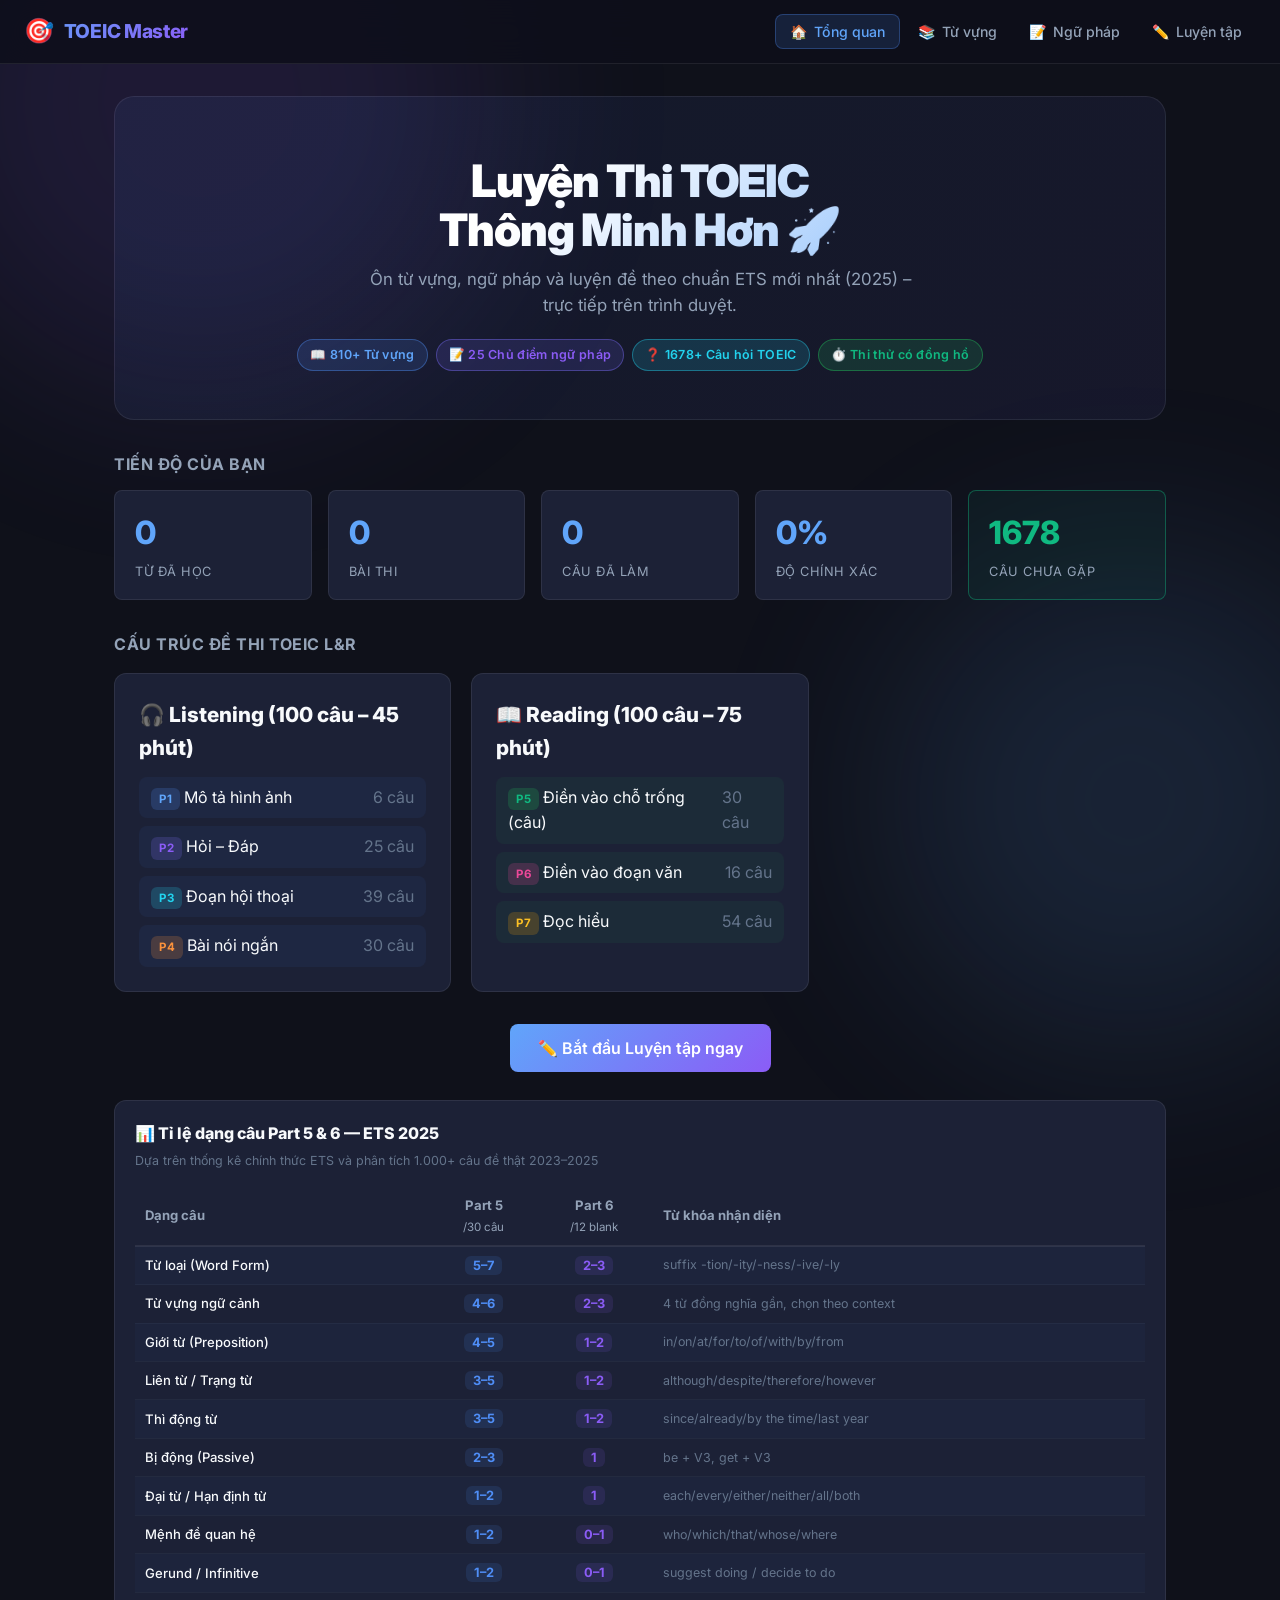
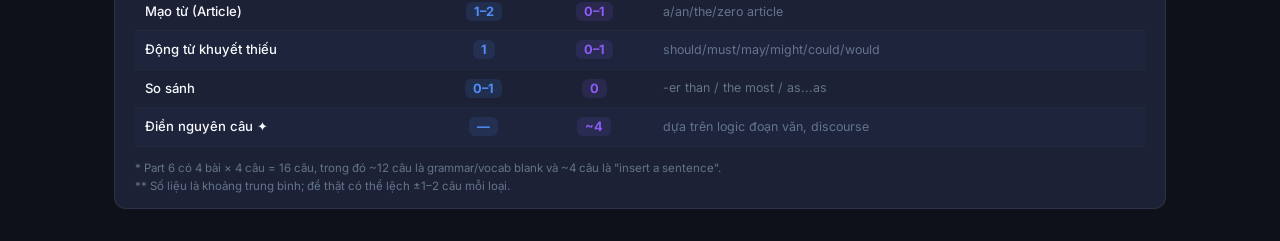
==== index.html @ 00afed91 "Add files via upload" ====
<!DOCTYPE html>
<html lang="vi">
<head>
  <meta charset="UTF-8">
  <meta name="viewport" content="width=device-width, initial-scale=1.0">
  <title>TOEIC Master – Luyện thi Nghe & Đọc</title>
  <meta name="description" content="App luyện thi TOEIC Nghe và Đọc – Từ vựng, Ngữ pháp, Ngân hàng câu hỏi chuẩn ETS 2025">
  <link rel="stylesheet" href="toeic-style.css">
</head>
<body>
<div id="app">
  <!-- ─── NAVBAR ─── -->
  <nav class="navbar">
    <div class="navbar-brand"><span class="logo-icon">🎯</span>TOEIC Master</div>
    <div class="navbar-nav">
      <button class="nav-btn active" data-page="home">🏠 <span>Tổng quan</span></button>
      <button class="nav-btn" data-page="vocab">📚 <span>Từ vựng</span></button>
      <button class="nav-btn" data-page="grammar">📝 <span>Ngữ pháp</span></button>
      <button class="nav-btn" data-page="practice">✏️ <span>Luyện tập</span></button>
    </div>
  </nav>

  <!-- Loading Overlay -->
  <div id="loading-overlay" style="position:fixed;inset:0;background:#0d1117;display:flex;flex-direction:column;align-items:center;justify-content:center;z-index:9999;">
    <div style="font-size:3rem;margin-bottom:16px;">🎯</div>
    <div style="font-size:1.2rem;font-weight:700;color:#fff;margin-bottom:12px;">TOEIC Master đang tải...</div>
    <div style="width:200px;height:6px;background:#1e293b;border-radius:3px;overflow:hidden;">
      <div id="load-bar" style="height:100%;background:linear-gradient(90deg,#4f8ef7,#8b5cf6);width:0%;transition:width 0.3s;border-radius:3px;"></div>
    </div>
    <div id="load-msg" style="color:#64748b;font-size:0.85rem;margin-top:10px;">Đang khởi động...</div>
  </div>

  <!-- ─── HOME PAGE ─── -->
  <div class="page active" id="page-home">
    <div class="hero">
      <h1>Luyện Thi TOEIC<br>Thông Minh Hơn 🚀</h1>
      <p>Ôn từ vựng, ngữ pháp và luyện đề theo chuẩn ETS mới nhất (2025) – trực tiếp trên trình duyệt.</p>
      <div class="hero-badges">
        <span class="badge badge-blue" id="badge-vocab">📖 Đang tải...</span>
        <span class="badge badge-purple">📝 25 Chủ điểm ngữ pháp</span>
        <span class="badge badge-cyan" id="badge-questions">❓ Đang tải...</span>
        <span class="badge badge-green">⏱️ Thi thử có đồng hồ</span>
      </div>
    </div>
    <h2 style="font-size:1rem;color:var(--text-secondary);margin-bottom:12px;text-transform:uppercase;letter-spacing:0.5px;">Tiến độ của bạn</h2>
    <div class="stats-row">
      <div class="stat-card"><div class="stat-num" id="stat-vocab">0</div><div class="stat-label">Từ đã học</div></div>
      <div class="stat-card"><div class="stat-num" id="stat-tests">0</div><div class="stat-label">Bài thi</div></div>
      <div class="stat-card"><div class="stat-num" id="stat-questions">0</div><div class="stat-label">Câu đã làm</div></div>
      <div class="stat-card"><div class="stat-num" id="stat-accuracy">0%</div><div class="stat-label">Độ chính xác</div></div>
      <div class="stat-card" style="border-color:rgba(16,185,129,.4);background:rgba(16,185,129,.06)">
        <div class="stat-num" id="stat-unseen" style="color:#10b981">—</div>
        <div class="stat-label">Câu chưa gặp</div>
      </div>
    </div>
    <h2 style="font-size:1rem;color:var(--text-secondary);margin-bottom:16px;text-transform:uppercase;letter-spacing:0.5px;">Cấu trúc đề thi TOEIC L&R</h2>
    <div class="grid-2">
      <div class="card">
        <div style="font-size:1.3rem;font-weight:800;margin-bottom:12px;">🎧 Listening (100 câu – 45 phút)</div>
        <div style="display:flex;flex-direction:column;gap:8px;">
          <div style="display:flex;justify-content:space-between;padding:8px 12px;background:rgba(79,142,247,0.06);border-radius:8px"><span><span class="tag tag-part1">P1</span> Mô tả hình ảnh</span><span style="color:var(--text-muted)">6 câu</span></div>
          <div style="display:flex;justify-content:space-between;padding:8px 12px;background:rgba(79,142,247,0.06);border-radius:8px"><span><span class="tag tag-part2">P2</span> Hỏi – Đáp</span><span style="color:var(--text-muted)">25 câu</span></div>
          <div style="display:flex;justify-content:space-between;padding:8px 12px;background:rgba(79,142,247,0.06);border-radius:8px"><span><span class="tag tag-part3">P3</span> Đoạn hội thoại</span><span style="color:var(--text-muted)">39 câu</span></div>
          <div style="display:flex;justify-content:space-between;padding:8px 12px;background:rgba(79,142,247,0.06);border-radius:8px"><span><span class="tag tag-part4">P4</span> Bài nói ngắn</span><span style="color:var(--text-muted)">30 câu</span></div>
        </div>
      </div>
      <div class="card">
        <div style="font-size:1.3rem;font-weight:800;margin-bottom:12px;">📖 Reading (100 câu – 75 phút)</div>
        <div style="display:flex;flex-direction:column;gap:8px;">
          <div style="display:flex;justify-content:space-between;padding:8px 12px;background:rgba(34,197,94,0.06);border-radius:8px"><span><span class="tag tag-part5">P5</span> Điền vào chỗ trống (câu)</span><span style="color:var(--text-muted)">30 câu</span></div>
          <div style="display:flex;justify-content:space-between;padding:8px 12px;background:rgba(34,197,94,0.06);border-radius:8px"><span><span class="tag tag-part6">P6</span> Điền vào đoạn văn</span><span style="color:var(--text-muted)">16 câu</span></div>
          <div style="display:flex;justify-content:space-between;padding:8px 12px;background:rgba(34,197,94,0.06);border-radius:8px"><span><span class="tag tag-part7">P7</span> Đọc hiểu</span><span style="color:var(--text-muted)">54 câu</span></div>
        </div>
      </div>
    </div>
    <div style="margin-top:32px;text-align:center">
      <button class="btn btn-primary btn-lg" onclick="App.navigate('practice')">✏️ Bắt đầu Luyện tập ngay</button>
    </div>

    <!-- Bảng tỉ lệ dạng câu Part 5 & 6 theo ETS 2025 -->
    <div class="card" style="margin-top:28px;padding:20px 20px 12px;">
      <div style="font-size:1rem;font-weight:800;margin-bottom:4px;">📊 Tỉ lệ dạng câu Part 5 & 6 — ETS 2025</div>
      <div style="font-size:0.78rem;color:var(--text-muted);margin-bottom:16px;">Dựa trên thống kê chính thức ETS và phân tích 1.000+ câu đề thật 2023–2025</div>
      <div style="overflow-x:auto;">
        <table id="grammar-dist-table" style="width:100%;border-collapse:collapse;font-size:0.82rem;">
          <thead>
            <tr style="border-bottom:2px solid var(--border);">
              <th style="text-align:left;padding:8px 10px;color:var(--text-secondary);font-weight:700;white-space:nowrap;">Dạng câu</th>
              <th style="text-align:center;padding:8px 6px;color:var(--text-secondary);font-weight:700;white-space:nowrap;">Part 5<br><span style="font-weight:400;font-size:0.72rem;">/30 câu</span></th>
              <th style="text-align:center;padding:8px 6px;color:var(--text-secondary);font-weight:700;white-space:nowrap;">Part 6<br><span style="font-weight:400;font-size:0.72rem;">/12 blank</span></th>
              <th style="text-align:left;padding:8px 10px;color:var(--text-secondary);font-weight:700;">Từ khóa nhận diện</th>
            </tr>
          </thead>
          <tbody id="grammar-dist-body"></tbody>
        </table>
      </div>
      <div style="font-size:0.72rem;color:var(--text-muted);margin-top:12px;line-height:1.6;">
        * Part 6 có 4 bài × 4 câu = 16 câu, trong đó ~12 câu là grammar/vocab blank và ~4 câu là "insert a sentence".<br>
        ** Số liệu là khoảng trung bình; đề thật có thể lệch ±1–2 câu mỗi loại.
      </div>
    </div>
    <script>
    (function(){
      var rows = [
        { type:"Từ loại (Word Form)",   tag:"tag-part5", p5:"5–7",  p6:"2–3", keys:"suffix -tion/-ity/-ness/-ive/-ly" },
        { type:"Từ vựng ngữ cảnh",      tag:"tag-part5", p5:"4–6",  p6:"2–3", keys:"4 từ đồng nghĩa gần, chọn theo context" },
        { type:"Giới từ (Preposition)",  tag:"tag-part5", p5:"4–5",  p6:"1–2", keys:"in/on/at/for/to/of/with/by/from" },
        { type:"Liên từ / Trạng từ",     tag:"tag-part5", p5:"3–5",  p6:"1–2", keys:"although/despite/therefore/however" },
        { type:"Thì động từ",           tag:"tag-part5", p5:"3–5",  p6:"1–2", keys:"since/already/by the time/last year" },
        { type:"Bị động (Passive)",      tag:"tag-part5", p5:"2–3",  p6:"1",   keys:"be + V3, get + V3" },
        { type:"Đại từ / Hạn định từ",  tag:"tag-part5", p5:"1–2",  p6:"1",   keys:"each/every/either/neither/all/both" },
        { type:"Mệnh đề quan hệ",        tag:"tag-part5", p5:"1–2",  p6:"0–1", keys:"who/which/that/whose/where" },
        { type:"Gerund / Infinitive",    tag:"tag-part5", p5:"1–2",  p6:"0–1", keys:"suggest doing / decide to do" },
        { type:"Mạo từ (Article)",       tag:"tag-part5", p5:"1–2",  p6:"0–1", keys:"a/an/the/zero article" },
        { type:"Động từ khuyết thiếu",   tag:"tag-part5", p5:"1",    p6:"0–1", keys:"should/must/may/might/could/would" },
        { type:"So sánh",               tag:"tag-part5", p5:"0–1",  p6:"0",   keys:"-er than / the most / as...as" },
        { type:"Điền nguyên câu ✦",     tag:"tag-part6", p5:"—",    p6:"~4",  keys:"dựa trên logic đoạn văn, discourse" },
      ];
      var body = document.getElementById('grammar-dist-body');
      if(!body) return;
      rows.forEach(function(r, i){
        var tr = document.createElement('tr');
        tr.style.borderBottom = '1px solid rgba(100,116,139,0.1)';
        tr.style.background = i%2===0 ? 'rgba(79,142,247,0.03)' : 'transparent';
        tr.innerHTML =
          '<td style="padding:8px 10px;font-weight:500;">' + r.type + '</td>' +
          '<td style="text-align:center;padding:8px 6px;"><span style="background:rgba(79,142,247,0.12);color:#4f8ef7;padding:2px 8px;border-radius:6px;font-weight:700;font-size:0.8rem;">' + r.p5 + '</span></td>' +
          '<td style="text-align:center;padding:8px 6px;"><span style="background:rgba(139,92,246,0.12);color:#8b5cf6;padding:2px 8px;border-radius:6px;font-weight:700;font-size:0.8rem;">' + r.p6 + '</span></td>' +
          '<td style="padding:8px 10px;color:var(--text-muted);font-size:0.78rem;">' + r.keys + '</td>';
        body.appendChild(tr);
      });
    })();
    </script>
  </div>

  <!-- ─── VOCAB PAGE ─── -->
  <div class="page" id="page-vocab">
    <div class="section-header">
      <h1>📚 Từ vựng TOEIC</h1>
      <p>Từ vựng được phân loại theo chủ đề thường gặp trong đề thi ETS. Nhấn vào thẻ để xem chi tiết.</p>
    </div>
    <div style="display:flex;align-items:center;gap:12px;margin-bottom:16px;flex-wrap:wrap;">
      <div style="flex:1;min-width:200px;position:relative;">
        <input id="vocab-search" type="text" placeholder="🔍 Tìm từ vựng..." style="width:100%;padding:10px 16px;background:var(--bg-card);border:1px solid var(--border);border-radius:var(--radius-sm);color:var(--text-primary);font-family:'Inter',sans-serif;font-size:0.9rem;outline:none;">
      </div>
      <button id="btn-flashcard" class="btn btn-outline btn-sm" style="border-color:var(--accent-3);color:var(--accent-3);flex-shrink:0">🃏 Flashcard</button>
      <span id="vocab-count" style="color:var(--text-muted);font-size:0.85rem;white-space:nowrap"></span>
    </div>

    <!-- Flashcard Overlay -->
    <div id="flashcard-overlay" style="display:none;position:fixed;inset:0;z-index:500;background:rgba(10,12,20,0.92);backdrop-filter:blur(8px);display:none;flex-direction:column;align-items:center;justify-content:center;padding:20px;">
      <div style="width:100%;max-width:480px">
        <!-- Header -->
        <div style="display:flex;align-items:center;justify-content:space-between;margin-bottom:20px;">
          <div>
            <span id="fc-category-label" class="badge badge-cyan" style="font-size:0.72rem"></span>
            <span id="fc-progress-text" style="color:var(--text-muted);font-size:0.82rem;margin-left:10px"></span>
          </div>
          <button onclick="App.closeFlashcard()" style="background:none;border:none;color:var(--text-muted);cursor:pointer;font-size:1.2rem;padding:4px">✕</button>
        </div>
        <!-- Progress bar -->
        <div style="background:var(--bg-secondary);border-radius:99px;height:4px;margin-bottom:24px;overflow:hidden">
          <div id="fc-progress-bar" style="height:100%;background:linear-gradient(90deg,var(--accent-3),var(--accent));border-radius:99px;transition:width 0.4s ease;width:0%"></div>
        </div>
        <!-- Card -->
        <div id="fc-card" class="fc-card" onclick="App.flipCard()">
          <div class="fc-inner" id="fc-inner">
            <div class="fc-front">
              <div id="fc-word" class="fc-word"></div>
              <div id="fc-phonetic" class="fc-phonetic"></div>
              <div id="fc-type" class="fc-type-tag"></div>
              <div class="fc-hint">Nhấn để xem nghĩa</div>
            </div>
            <div class="fc-back">
              <div id="fc-meaning" class="fc-meaning"></div>
              <div id="fc-example" class="fc-example"></div>
            </div>
          </div>
        </div>
        <!-- Buttons (shown after flip) -->
        <div id="fc-actions" style="display:none;margin-top:20px;display:none">
          <div style="display:grid;grid-template-columns:1fr 1fr;gap:12px">
            <button class="btn fc-btn-wrong" onclick="App.rateCard('wrong')">🔄 Cần ôn</button>
            <button class="btn fc-btn-right" onclick="App.rateCard('right')">✓ Biết rồi</button>
          </div>
          <button class="btn btn-outline btn-sm" onclick="App.skipCard()" style="width:100%;margin-top:10px;font-size:0.8rem;color:var(--text-muted)">Bỏ qua →</button>
        </div>
        <!-- Stats row -->
        <div style="display:flex;justify-content:center;gap:24px;margin-top:18px;font-size:0.8rem;color:var(--text-muted)">
          <span>✓ <span id="fc-known-count">0</span> biết</span>
          <span>🔄 <span id="fc-review-count">0</span> cần ôn</span>
          <span>— <span id="fc-skip-count">0</span> bỏ qua</span>
        </div>
      </div>
    </div>
    <div id="vocab-filters" class="vocab-filters"></div>
    <div id="vocab-grid" class="vocab-grid"></div>
  </div>

  <!-- ─── GRAMMAR PAGE ─── -->
  <div class="page" id="page-grammar">
    <div class="section-header">
      <h1>📝 Ngữ pháp TOEIC</h1>
      <p>25 chủ điểm ngữ pháp trọng tâm thường xuất hiện trong Part 5, 6, 7 với giải thích tiếng Việt và ví dụ thực tế.</p>
    </div>
    <div id="grammar-nav" class="grammar-nav"></div>
    <div id="grammar-content-area"></div>
  </div>

  <!-- ─── PRACTICE PAGE ─── -->
  <div class="page" id="page-practice">
    <div class="section-header">
      <h1>✏️ Luyện tập</h1>
      <p>Chọn chế độ luyện tập và bắt đầu bài thi thử có đồng hồ đếm ngược.</p>
    </div>
    <div id="quiz-setup" class="test-setup">
      <h2 style="font-size:1.1rem;font-weight:700;margin-bottom:4px">Chọn chế độ luyện tập</h2>
      <p style="color:var(--text-secondary);font-size:0.88rem;margin-bottom:16px">Câu hỏi sẽ được xáo trộn ngẫu nhiên mỗi lần.</p>
      <div class="test-options">
        <div class="test-option-card" data-mode="quick"><div class="opt-icon">⚡</div><h3>Luyện nhanh</h3><p>20 câu Part 5+6 · 15 phút</p></div>
        <div class="test-option-card" data-mode="part5"><div class="opt-icon">✏️</div><h3>Part 5 Focus</h3><p>30 câu ngữ pháp/từ vựng · 10 phút</p></div>
        <div class="test-option-card" data-mode="part6"><div class="opt-icon">📝</div><h3>Part 6 Focus</h3><p>16 câu điền vào đoạn văn · 8 phút</p></div>
        <div class="test-option-card" data-mode="part7"><div class="opt-icon">📖</div><h3>Part 7 Focus</h3><p>54 câu đọc hiểu · 45 phút</p></div>
        <div class="test-option-card" data-mode="reading"><div class="opt-icon">🗂️</div><h3>Full Reading</h3><p>Tất cả câu hỏi · 75 phút</p></div>
      </div>
      <div class="card" style="margin-bottom:20px;border-color:var(--accent-2);background:rgba(139,92,246,0.04)">
        <h3 style="font-size:0.95rem;font-weight:700;margin-bottom:8px;color:var(--accent-2)">🏠 BTVN & Ôn tập Unit</h3>
        <p style="font-size:0.8rem;color:var(--text-secondary);margin-bottom:12px">Nhập mã bài tập (VD: HW-UNIT-1) để ôn tập chuyên sâu theo từng chủ đề.</p>
        <div style="display:flex;gap:8px;">
          <input type="text" id="homework-code-input" placeholder="Mã: HW-UNIT-X" style="flex:1;padding:10px 14px;background:var(--bg-primary);border:1px solid var(--border);border-radius:var(--radius-sm);color:var(--text-primary);font-family:monospace;font-size:0.9rem;outline:none;">
          <button id="btn-check-homework" class="btn btn-outline" style="border-color:var(--accent-2);color:var(--accent-2)">Gửi mã</button>
        </div>
      </div>
      <!-- ── Ôn câu sai ── -->
      <div class="wrong-review-card" id="wrong-review-card">
        <div style="display:flex;align-items:center;gap:12px;flex:1;min-width:0">
          <div class="wrong-review-icon">🔁</div>
          <div>
            <div style="font-size:0.95rem;font-weight:700;color:var(--danger)">Ôn câu sai</div>
            <div style="font-size:0.78rem;color:var(--text-secondary);margin-top:2px">Làm lại toàn bộ câu đã trả lời sai · Thời gian thoải mái</div>
          </div>
        </div>
        <button id="btn-start-wrong" class="btn btn-sm" style="border:1px solid var(--danger);color:var(--danger);flex-shrink:0;white-space:nowrap">
          Ôn ngay &nbsp;<span id="wrong-count-badge" class="wrong-badge">0</span>
        </button>
      </div>

      <div class="card" style="margin-bottom:20px;border-color:rgba(79,142,247,0.3)">
        <div style="font-size:0.85rem;color:var(--text-secondary);line-height:1.7">
          <b style="color:var(--accent)">💡 Mẹo làm bài:</b><br>
          • <b>Part 5</b>: Xác định từ loại cần điền → loại trừ đáp án sai<br>
          • <b>Part 6</b>: Đọc cả đoạn trước khi điền để hiểu context<br>
          • <b>Part 7</b>: Đọc câu hỏi trước → skimming passage để tìm thông tin
        </div>
      </div>
      <button id="btn-start-quiz" class="btn btn-primary btn-lg" style="width:100%">🚀 Bắt đầu bài thi</button>
    </div>

    <div id="quiz-container">
      <div class="quiz-header">
        <div class="quiz-progress">
          <div style="display:flex;align-items:center;gap:8px;flex-wrap:wrap;margin-bottom:6px">
            <span id="quiz-part-label" class="tag tag-part5">Part 5</span>
            <span style="color:var(--text-secondary);font-size:0.85rem">Câu <strong id="quiz-current">1</strong> / <strong id="quiz-total">30</strong></span>
            <span id="quiz-new-tag" style="display:none;font-size:0.72rem;font-weight:700;background:linear-gradient(135deg,#10b981,#059669);color:#fff;padding:2px 8px;border-radius:20px;letter-spacing:.5px">🆕 MỚI</span>
          </div>
          <div style="margin-bottom:4px"><span id="quiz-unseen-badge" style="display:none;font-size:0.72rem;color:var(--text-muted)"></span></div>
          <div class="progress-bar-wrap"><div class="progress-bar" id="quiz-progress-bar" style="width:0%"></div></div>
        </div>
        <div class="quiz-timer">
          <div style="font-size:0.7rem;color:var(--text-muted);text-transform:uppercase;margin-bottom:2px">Thời gian còn</div>
          <div class="timer-display" id="timer-display">--:--</div>
        </div>
      </div>
      <div id="quiz-navigator" class="quiz-navigator"></div>
      <div class="question-card">
        <div class="passage-text" id="question-passage" style="display:none"></div>
        <div class="question-text" id="question-text"></div>
        <div class="options" id="question-options"></div>
        <div class="explanation-box" id="explanation-box"></div>
      </div>
      <div class="quiz-nav">
        <button id="btn-prev" class="btn btn-outline">← Câu trước</button>
        <button id="btn-next" class="btn btn-primary">Câu tiếp →</button>
        <button id="btn-submit-quiz" class="btn btn-success" style="display:none">✅ Nộp bài</button>
      </div>
    </div>

    <div id="results-container">
      <div class="results-card">
        <h2 style="font-size:1.5rem;font-weight:900;margin-bottom:20px">Kết quả bài thi 🎉</h2>
        <div class="score-ring">
          <svg width="160" height="160" id="score-ring-svg"></svg>
          <div class="score-text">
            <div class="score-num" id="score-num">0</div>
            <div class="score-pct" id="score-pct">0%</div>
            <div style="font-size:0.72rem;color:var(--text-muted)" id="score-total"></div>
          </div>
        </div>
        <div id="grade-label" style="margin-bottom:12px"></div>
        <div id="toeic-score-estimate"></div>
        <div class="results-stats">
          <div class="result-stat"><div class="rs-num" id="rs-correct" style="color:var(--success)">0</div><div class="rs-label">Đúng</div></div>
          <div class="result-stat"><div class="rs-num" id="rs-wrong" style="color:var(--danger)">0</div><div class="rs-label">Sai</div></div>
          <div class="result-stat"><div class="rs-num" id="rs-skipped" style="color:var(--warning)">0</div><div class="rs-label">Bỏ qua</div></div>
        </div>
        <div style="display:flex;gap:12px;justify-content:center;margin-top:8px;flex-wrap:wrap">
          <button id="btn-restart" class="btn btn-primary">🔄 Thi lại</button>
          <button class="btn btn-outline" onclick="App.navigate('grammar')">📝 Ôn ngữ pháp</button>
          <button class="btn btn-outline" onclick="App.navigate('vocab')">📚 Học từ vựng</button>
        </div>
      </div>
    </div>
  </div>
</div>

<!-- MODAL -->
<div id="app-modal" style="display:none;position:fixed;inset:0;z-index:1000;background:rgba(0,0,0,0.65);backdrop-filter:blur(6px);align-items:center;justify-content:center;padding:20px;">
  <div style="background:var(--bg-card);border:1px solid var(--border);border-radius:var(--radius);padding:28px;max-width:500px;width:100%;position:relative;animation:fadeUp 0.25s ease;">
    <button onclick="App.closeModal()" style="position:absolute;top:12px;right:12px;background:none;border:none;color:var(--text-muted);cursor:pointer;font-size:1.2rem;">✕</button>
    <h3 id="modal-title" style="margin-bottom:16px;font-size:1.2rem;font-weight:800"></h3>
    <div id="modal-body"></div>
  </div>
</div>
<script>
  const _modal = document.getElementById('app-modal');
  new MutationObserver(() => {
    _modal.style.display = _modal.classList.contains('open') ? 'flex' : 'none';
  }).observe(_modal, { attributes: true, attributeFilter: ['class'] });
</script>
<div class="toast" id="toast"></div>

<!-- ─── Data (works offline + online) ─── -->
<script src="data/data-vocab.js"></script>
<script src="data/data-grammar.js"></script>
<script src="data/data-questions.js"></script>
<script src="data/data-questions-extra.js"></script>
<script src="toeic-app.js"></script>
</body>
</html>
---- toeic-style.css ----
@import url('https://fonts.googleapis.com/css2?family=Inter:wght@300;400;500;600;700;800&family=JetBrains+Mono:wght@400;600&display=swap');

:root {
    --bg-primary: #0f111a;
    --bg-secondary: #161a29;
    --bg-card: #1c2136;
    --bg-card-hover: #222842;
    --accent: #60a5fa;
    /* Softer blue */
    --accent-2: #8b5cf6;
    --accent-3: #22d3ee;
    --success: #10b981;
    --danger: #f43f5e;
    --warning: #fbbf24;
    --text-primary: #f8fafc;
    /* Off-white for eye comfort */
    --text-secondary: #94a3b8;
    --text-muted: #64748b;
    --border: rgba(255, 255, 255, 0.08);
    --border-accent: rgba(96, 165, 250, 0.4);
    --glass: rgba(255, 255, 255, 0.04);
    --shadow: 0 10px 40px rgba(0, 0, 0, 0.5);
    --radius: 12px;
    --radius-sm: 8px;
    --transition: 0.25s cubic-bezier(0.4, 0, 0.2, 1);
}

*,
*::before,
*::after {
    box-sizing: border-box;
    margin: 0;
    padding: 0;
}

body {
    font-family: 'Inter', sans-serif;
    background: var(--bg-primary);
    color: var(--text-primary);
    min-height: 100vh;
    overflow-x: hidden;
    line-height: 1.6;
}

/* ── Background decorative glows ── */
body::before,
body::after {
    content: '';
    position: fixed;
    border-radius: 50%;
    filter: blur(100px);
    opacity: 0.12;
    pointer-events: none;
    z-index: 0;
}

body::before {
    width: 600px;
    height: 600px;
    background: var(--accent-2);
    top: -200px;
    left: -100px;
}

body::after {
    width: 500px;
    height: 500px;
    background: var(--accent);
    bottom: -150px;
    right: -100px;
}

/* ── App Shell ── */
#app {
    position: relative;
    z-index: 1;
}

/* ── Header / Navbar ── */
.navbar {
    position: sticky;
    top: 0;
    z-index: 100;
    background: rgba(13, 15, 26, 0.85);
    backdrop-filter: blur(20px);
    border-bottom: 1px solid var(--border);
    padding: 0 24px;
    height: 64px;
    display: flex;
    align-items: center;
    justify-content: space-between;
}

.navbar-brand {
    display: flex;
    align-items: center;
    gap: 10px;
    font-size: 1.2rem;
    font-weight: 800;
    background: linear-gradient(135deg, var(--accent), var(--accent-2));
    -webkit-background-clip: text;
    background-clip: text;
    -webkit-text-fill-color: transparent;
    letter-spacing: -0.3px;
}

.navbar-brand .logo-icon {
    font-size: 1.5rem;
    -webkit-text-fill-color: initial;
}

.navbar-nav {
    display: flex;
    align-items: center;
    gap: 4px;
}

.nav-btn {
    background: none;
    border: none;
    cursor: pointer;
    color: var(--text-secondary);
    font-family: 'Inter', sans-serif;
    font-size: 0.88rem;
    font-weight: 500;
    padding: 8px 14px;
    border-radius: var(--radius-sm);
    transition: var(--transition);
    display: flex;
    align-items: center;
    gap: 6px;
}

.nav-btn:hover {
    background: var(--glass);
    color: var(--text-primary);
}

.nav-btn.active {
    background: rgba(79, 142, 247, 0.15);
    color: var(--accent);
    border: 1px solid rgba(79, 142, 247, 0.3);
}

/* ── Page Views ── */
.page {
    display: none;
    padding: 32px 24px;
    max-width: 1100px;
    margin: 0 auto;
}

.page.active {
    display: block;
    animation: fadeScale 0.4s cubic-bezier(0.16, 1, 0.3, 1);
}

@keyframes fadeScale {
    from {
        opacity: 0;
        transform: scale(0.98) translateY(10px);
    }

    to {
        opacity: 1;
        transform: scale(1) translateY(0);
    }
}

/* ── Section Headers ── */
.section-header {
    margin-bottom: 28px;
}

.section-header h1 {
    font-size: 2rem;
    font-weight: 800;
    letter-spacing: -0.5px;
    background: linear-gradient(135deg, var(--text-primary) 60%, var(--accent));
    -webkit-background-clip: text;
    background-clip: text;
    -webkit-text-fill-color: transparent;
}

.section-header p {
    color: var(--text-secondary);
    margin-top: 6px;
    font-size: 0.95rem;
}

/* ── Cards ── */
.card {
    background: var(--bg-card);
    border: 1px solid var(--border);
    border-radius: var(--radius);
    padding: 24px;
    transition: var(--transition);
}

.card:hover {
    border-color: var(--border-accent);
    transform: translateY(-2px);
    box-shadow: var(--shadow);
}

/* ── Grid ── */
.grid-2 {
    display: grid;
    grid-template-columns: repeat(auto-fill, minmax(320px, 1fr));
    gap: 20px;
}

.grid-3 {
    display: grid;
    grid-template-columns: repeat(auto-fill, minmax(280px, 1fr));
    gap: 16px;
}

/* ── Stats row on home ── */
.stats-row {
    display: flex;
    gap: 16px;
    flex-wrap: wrap;
    margin-bottom: 32px;
}

.stat-card {
    flex: 1;
    min-width: 140px;
    background: var(--bg-card);
    border: 1px solid var(--border);
    border-radius: var(--radius-sm);
    padding: 16px 20px;
    display: flex;
    flex-direction: column;
    gap: 4px;
}

.stat-card .stat-num {
    font-size: 2rem;
    font-weight: 800;
    color: var(--accent);
}

.stat-card .stat-label {
    font-size: 0.8rem;
    color: var(--text-secondary);
    text-transform: uppercase;
    letter-spacing: 0.5px;
}

/* ── Hero Section ── */
.hero {
    text-align: center;
    padding: 60px 20px 48px;
    background: linear-gradient(135deg, rgba(79, 142, 247, 0.08), rgba(124, 109, 250, 0.08));
    border: 1px solid var(--border);
    border-radius: 20px;
    margin-bottom: 32px;
}

.hero h1 {
    font-size: 2.8rem;
    font-weight: 900;
    letter-spacing: -1px;
    line-height: 1.1;
    background: linear-gradient(135deg, #fff 40%, var(--accent) 100%);
    -webkit-background-clip: text;
    background-clip: text;
    -webkit-text-fill-color: transparent;
}

.hero p {
    color: var(--text-secondary);
    font-size: 1.05rem;
    margin-top: 10px;
    max-width: 560px;
    margin-inline: auto;
}

.hero-badges {
    display: flex;
    gap: 8px;
    justify-content: center;
    flex-wrap: wrap;
    margin-top: 20px;
}

.badge {
    padding: 5px 12px;
    border-radius: 20px;
    font-size: 0.78rem;
    font-weight: 600;
    border: 1px solid;
    letter-spacing: 0.3px;
}

.badge-blue {
    background: rgba(79, 142, 247, 0.15);
    border-color: rgba(79, 142, 247, 0.4);
    color: var(--accent);
}

.badge-purple {
    background: rgba(124, 109, 250, 0.15);
    border-color: rgba(124, 109, 250, 0.4);
    color: var(--accent-2);
}

.badge-cyan {
    background: rgba(34, 211, 238, 0.15);
    border-color: rgba(34, 211, 238, 0.4);
    color: var(--accent-3);
}

.badge-green {
    background: rgba(34, 197, 94, 0.15);
    border-color: rgba(34, 197, 94, 0.4);
    color: var(--success);
}

/* ── Buttons ── */
.btn {
    display: inline-flex;
    align-items: center;
    gap: 6px;
    padding: 10px 20px;
    border-radius: var(--radius-sm);
    font-family: 'Inter', sans-serif;
    font-size: 0.9rem;
    font-weight: 600;
    border: none;
    cursor: pointer;
    transition: var(--transition);
    text-decoration: none;
}

.btn-primary {
    background: linear-gradient(135deg, var(--accent), var(--accent-2));
    color: #fff;
}

.btn-primary:hover {
    opacity: 0.88;
    transform: translateY(-1px);
    box-shadow: 0 4px 20px rgba(79, 142, 247, 0.4);
}

.btn-outline {
    background: transparent;
    color: var(--text-primary);
    border: 1px solid var(--border);
}

.btn-outline:hover {
    border-color: var(--accent);
    color: var(--accent);
}

.btn-success {
    background: var(--success);
    color: #fff;
}

.btn-success:hover {
    opacity: 0.85;
}

.btn-danger {
    background: var(--danger);
    color: #fff;
}

.btn-sm {
    padding: 6px 12px;
    font-size: 0.82rem;
}

.btn-lg {
    padding: 14px 28px;
    font-size: 1rem;
}

/* ── Tag ── */
.tag {
    display: inline-block;
    padding: 2px 8px;
    border-radius: 6px;
    font-size: 0.72rem;
    font-weight: 700;
    text-transform: uppercase;
    letter-spacing: 0.5px;
}

.tag-part1 {
    background: rgba(79, 142, 247, 0.2);
    color: var(--accent);
}

.tag-part2 {
    background: rgba(124, 109, 250, 0.2);
    color: var(--accent-2);
}

.tag-part3 {
    background: rgba(34, 211, 238, 0.2);
    color: var(--accent-3);
}

.tag-part4 {
    background: rgba(251, 146, 60, 0.2);
    color: #fb923c;
}

.tag-part5 {
    background: rgba(34, 197, 94, 0.2);
    color: var(--success);
}

.tag-part6 {
    background: rgba(236, 72, 153, 0.2);
    color: #ec4899;
}

.tag-part7 {
    background: rgba(245, 158, 11, 0.2);
    color: var(--warning);
}

/* ── Vocabulary Module ── */
.vocab-filters {
    display: flex;
    gap: 8px;
    flex-wrap: wrap;
    margin-bottom: 20px;
}

.filter-btn {
    padding: 6px 14px;
    border-radius: 20px;
    border: 1px solid var(--border);
    background: none;
    color: var(--text-secondary);
    cursor: pointer;
    font-size: 0.83rem;
    font-weight: 500;
    font-family: 'Inter', sans-serif;
    transition: var(--transition);
}

.filter-btn:hover,
.filter-btn.active {
    border-color: var(--accent);
    color: var(--accent);
    background: rgba(79, 142, 247, 0.1);
}

.vocab-grid {
    display: grid;
    grid-template-columns: repeat(auto-fill, minmax(260px, 1fr));
    gap: 14px;
}

.vocab-card {
    background: var(--bg-card);
    border: 1px solid var(--border);
    border-radius: var(--radius-sm);
    padding: 18px;
    cursor: pointer;
    transition: var(--transition);
    position: relative;
    overflow: hidden;
}

.vocab-card::before {
    content: '';
    position: absolute;
    inset: 0;
    background: linear-gradient(135deg, transparent, rgba(79, 142, 247, 0.05));
    opacity: 0;
    transition: var(--transition);
}

.vocab-card:hover::before {
    opacity: 1;
}

.vocab-card:hover {
    border-color: var(--border-accent);
    transform: translateY(-2px);
}

.vocab-word {
    font-size: 1.05rem;
    font-weight: 700;
    color: var(--text-primary);
}

.vocab-phonetic {
    font-size: 0.8rem;
    color: var(--accent-3);
    font-family: 'JetBrains Mono', monospace;
    margin: 3px 0;
}

.vocab-type {
    font-size: 0.72rem;
    font-weight: 600;
    color: var(--accent-2);
    text-transform: uppercase;
}

.vocab-meaning {
    font-size: 0.88rem;
    color: var(--text-secondary);
    margin-top: 8px;
}

.vocab-example {
    font-size: 0.8rem;
    color: var(--text-muted);
    font-style: italic;
    margin-top: 5px;
    border-left: 2px solid var(--border-accent);
    padding-left: 8px;
}

.vocab-category {
    position: absolute;
    top: 10px;
    right: 10px;
}

/* ── Grammar Module ── */
.grammar-nav {
    display: flex;
    gap: 8px;
    flex-wrap: wrap;
    margin-bottom: 24px;
}

.grammar-topic-btn {
    padding: 7px 14px;
    border-radius: 8px;
    border: 1px solid var(--border);
    background: var(--bg-card);
    color: var(--text-secondary);
    cursor: pointer;
    font-size: 0.83rem;
    font-weight: 500;
    font-family: 'Inter', sans-serif;
    transition: var(--transition);
    text-align: left;
}

.grammar-topic-btn:hover {
    border-color: var(--accent);
    color: var(--accent);
}

.grammar-topic-btn.active {
    background: rgba(79, 142, 247, 0.15);
    border-color: var(--accent);
    color: var(--accent);
}

.grammar-content {
    display: none;
}

.grammar-content.active {
    display: block;
    animation: fadeUp 0.25s ease;
}

.grammar-card {
    background: var(--bg-card);
    border: 1px solid var(--border);
    border-radius: var(--radius);
    padding: 28px;
    margin-bottom: 20px;
}

.grammar-card h2 {
    font-size: 1.4rem;
    font-weight: 800;
    color: var(--text-primary);
    margin-bottom: 12px;
}

.grammar-card h3 {
    font-size: 1rem;
    font-weight: 700;
    color: var(--accent);
    margin: 16px 0 8px;
}

.grammar-card p,
.grammar-card li {
    color: var(--text-secondary);
    line-height: 1.6;
    margin-bottom: 8px;
}

/* Explanation Tooltip/Box Styles */
.explanation-text {
    font-size: 0.9rem;
    line-height: 1.6;
    color: var(--text-secondary);
    background: rgba(var(--accent-rgb), 0.03);
    border-left: 3px solid var(--accent);
    padding: 12px 16px;
    margin-top: 12px;
    border-radius: 0 8px 8px 0;
}

.explanation-text b {
    color: var(--accent);
    font-weight: 700;
}

.explanation-text i {
    color: var(--accent-2);
}

.grammar-card p,
.grammar-card li {
    color: var(--text-secondary);
    line-height: 1.6;
    margin-bottom: 8px;
    font-size: 1rem;
}

.grammar-card ul,
.grammar-card ol {
    padding-left: 20px;
}

.grammar-card .formula {
    background: rgba(79, 142, 247, 0.08);
    border: 1px solid var(--border-accent);
    border-radius: 8px;
    padding: 12px 16px;
    margin: 10px 0;
    font-family: 'JetBrains Mono', monospace;
    font-size: 0.88rem;
    color: var(--accent-3);
}

.grammar-card .example-box {
    background: rgba(255, 255, 255, 0.02);
    border-left: 3px solid var(--accent-2);
    padding: 10px 14px;
    margin: 8px 0;
    border-radius: 0 8px 8px 0;
}

.grammar-card .example-box span {
    color: var(--accent);
    font-weight: 600;
}

.grammar-card .tip-box {
    background: rgba(245, 158, 11, 0.08);
    border: 1px solid rgba(245, 158, 11, 0.3);
    border-radius: 8px;
    padding: 12px 16px;
    margin-top: 12px;
    font-size: 0.85rem;
    color: #fbbf24;
}

/* ── Practice Test ── */
.test-setup {
    max-width: 640px;
    margin: 0 auto;
}

.test-options {
    display: grid;
    grid-template-columns: repeat(3, 1fr);
    gap: 12px;
    margin: 20px 0;
}

.test-option-card {
    background: var(--bg-card);
    border: 2px solid var(--border);
    border-radius: var(--radius-sm);
    padding: 20px;
    cursor: pointer;
    transition: var(--transition);
    text-align: center;
}

.test-option-card:hover {
    border-color: var(--accent);
}

.test-option-card.selected {
    border-color: var(--accent);
    background: rgba(79, 142, 247, 0.1);
}

.test-option-card .opt-icon {
    font-size: 2rem;
    margin-bottom: 8px;
}

.test-option-card h3 {
    font-size: 0.95rem;
    font-weight: 700;
}

.test-option-card p {
    font-size: 0.78rem;
    color: var(--text-secondary);
    margin-top: 4px;
}

/* ── Quiz Engine ── */
#quiz-container {
    display: none;
}

.quiz-header {
    display: flex;
    align-items: center;
    justify-content: space-between;
    background: var(--bg-card);
    border: 1px solid var(--border);
    border-radius: var(--radius-sm);
    padding: 14px 20px;
    margin-bottom: 20px;
}

.quiz-progress {
    flex: 1;
}

.progress-bar-wrap {
    background: var(--bg-secondary);
    border-radius: 99px;
    height: 6px;
    margin-top: 6px;
    overflow: hidden;
}

.progress-bar {
    height: 100%;
    border-radius: 99px;
    background: linear-gradient(90deg, var(--accent), var(--accent-2));
    transition: width 0.4s ease;
}

.quiz-timer {
    text-align: right;
}

.timer-display {
    font-family: 'JetBrains Mono', monospace;
    font-size: 1.4rem;
    font-weight: 700;
    color: var(--accent);
    letter-spacing: 1px;
}

.timer-display.warning {
    color: var(--danger);
    animation: pulse 1s infinite;
}

@keyframes pulse {

    0%,
    100% {
        opacity: 1;
    }

    50% {
        opacity: 0.5;
    }
}

.question-card {
    background: var(--bg-card);
    border: 1px solid var(--border);
    border-radius: var(--radius);
    padding: 28px;
}

.question-meta {
    display: flex;
    align-items: center;
    gap: 10px;
    margin-bottom: 16px;
}

.question-num {
    font-size: 0.8rem;
    font-weight: 600;
    color: var(--text-muted);
}

.question-text {
    font-size: 1.15rem;
    /* Larger for better readability */
    font-weight: 600;
    color: var(--text-primary);
    line-height: 1.8;
    margin-bottom: 24px;
}

.passage-text {
    background: #1e293b;
    /* Slightly warmer/softer background for long reading */
    border: 1px solid var(--border);
    border-radius: 10px;
    padding: 24px;
    margin-bottom: 24px;
    font-size: 1.15rem;
    /* Standard TOEIC CBT size */
    line-height: 1.85;
    color: #e2e8f0;
    /* Softer text color */
    max-height: 500px;
    overflow-y: auto;
    letter-spacing: 0.01em;
}

.passage-text::-webkit-scrollbar {
    width: 4px;
}

.passage-text::-webkit-scrollbar-track {
    background: transparent;
}

.passage-text::-webkit-scrollbar-thumb {
    background: var(--text-muted);
    border-radius: 4px;
}

.options {
    display: flex;
    flex-direction: column;
    gap: 10px;
}

.option-btn {
    background: rgba(255, 255, 255, 0.02);
    border: 1.5px solid var(--border);
    border-radius: 10px;
    padding: 14px 18px;
    cursor: pointer;
    font-family: 'Inter', sans-serif;
    font-size: 0.92rem;
    color: var(--text-primary);
    text-align: left;
    transition: var(--transition);
    display: flex;
    align-items: flex-start;
    gap: 12px;
}

.option-btn:hover:not(.disabled) {
    border-color: var(--accent);
    background: rgba(79, 142, 247, 0.08);
}

.option-btn .opt-letter {
    width: 26px;
    height: 26px;
    border-radius: 50%;
    background: var(--bg-secondary);
    display: flex;
    align-items: center;
    justify-content: center;
    font-size: 0.75rem;
    font-weight: 700;
    color: var(--text-muted);
    flex-shrink: 0;
}

.option-btn.correct {
    border-color: var(--success);
    background: rgba(34, 197, 94, 0.1);
}

.option-btn.correct .opt-letter {
    background: var(--success);
    color: #fff;
}

.option-btn.wrong {
    border-color: var(--danger);
    background: rgba(239, 68, 68, 0.1);
}

.option-btn.wrong .opt-letter {
    background: var(--danger);
    color: #fff;
}

.option-btn.selected {
    border-color: var(--accent);
    background: rgba(79, 142, 247, 0.1);
}

.option-btn.selected .opt-letter {
    background: var(--accent);
    color: #fff;
}

.option-btn.disabled {
    cursor: not-allowed;
    opacity: 0.8;
}

.explanation-box {
    background: rgba(34, 197, 94, 0.08);
    border: 1px solid rgba(34, 197, 94, 0.3);
    border-radius: 10px;
    padding: 16px;
    margin-top: 16px;
    display: none;
}

.explanation-box.show {
    display: block;
    animation: fadeUp 0.25s ease;
}

.explanation-box .exp-title {
    font-weight: 700;
    color: var(--success);
    margin-bottom: 6px;
    font-size: 0.85rem;
}

.explanation-box p {
    font-size: 0.88rem;
    color: var(--text-secondary);
}

.quiz-nav {
    display: flex;
    align-items: center;
    justify-content: space-between;
    margin-top: 20px;
}

/* ── Results Screen ── */
#results-container {
    display: none;
    max-width: 700px;
    margin: 0 auto;
    text-align: center;
}

.results-card {
    background: var(--bg-card);
    border: 1px solid var(--border);
    border-radius: var(--radius);
    padding: 40px;
}

.score-ring {
    position: relative;
    width: 160px;
    height: 160px;
    margin: 0 auto 24px;
}

.score-ring svg {
    transform: rotate(-90deg);
}

.score-ring .score-text {
    position: absolute;
    inset: 0;
    display: flex;
    flex-direction: column;
    align-items: center;
    justify-content: center;
}

.score-ring .score-num {
    font-size: 2.4rem;
    font-weight: 900;
    color: var(--text-primary);
}

.score-ring .score-pct {
    font-size: 0.8rem;
    color: var(--text-secondary);
}

.results-stats {
    display: flex;
    justify-content: center;
    gap: 32px;
    margin: 24px 0;
}

.result-stat {
    text-align: center;
}

.result-stat .rs-num {
    font-size: 1.6rem;
    font-weight: 800;
}

.result-stat .rs-label {
    font-size: 0.78rem;
    color: var(--text-secondary);
    text-transform: uppercase;
    margin-top: 2px;
}

/* ── Toast ── */
.toast {
    position: fixed;
    bottom: 24px;
    left: 50%;
    transform: translateX(-50%) translateY(20px);
    background: var(--bg-card);
    border: 1px solid var(--border);
    border-radius: 10px;
    padding: 12px 20px;
    font-size: 0.9rem;
    z-index: 9999;
    opacity: 0;
    transition: 0.3s ease;
    pointer-events: none;
    display: flex;
    align-items: center;
    gap: 8px;
    min-width: 220px;
    box-shadow: var(--shadow);
}

.toast.show {
    opacity: 1;
    transform: translateX(-50%) translateY(0);
}

/* ── Tabs inside sections ── */
.tab-row {
    display: flex;
    gap: 4px;
    border-bottom: 1px solid var(--border);
    margin-bottom: 24px;
}

.tab-item {
    padding: 10px 18px;
    font-size: 0.88rem;
    font-weight: 600;
    cursor: pointer;
    border-bottom: 2px solid transparent;
    color: var(--text-secondary);
    transition: var(--transition);
    background: none;
    border-top: none;
    border-left: none;
    border-right: none;
    font-family: 'Inter', sans-serif;
}

.tab-item:hover {
    color: var(--text-primary);
}

.tab-item.active {
    color: var(--accent);
    border-bottom-color: var(--accent);
}

.tab-pane {
    display: none;
}

.tab-pane.active {
    display: block;
    animation: fadeUp 0.2s ease;
}

/* ── Scrollbar ── */
::-webkit-scrollbar {
    width: 6px;
}

::-webkit-scrollbar-track {
    background: var(--bg-primary);
}

::-webkit-scrollbar-thumb {
    background: var(--text-muted);
    border-radius: 4px;
}

/* Quiz Navigator */
.quiz-navigator {
    display: flex;
    flex-wrap: wrap;
    gap: 6px;
    margin-bottom: 20px;
    padding: 10px;
    background: rgba(255, 255, 255, 0.03);
    border: 1px solid var(--border);
    border-radius: var(--radius-sm);
    max-height: 120px;
    overflow-y: auto;
}

.quiz-nav-item {
    width: 28px;
    height: 28px;
    border-radius: 4px;
    display: flex;
    align-items: center;
    justify-content: center;
    font-size: 0.75rem;
    font-weight: 600;
    cursor: pointer;
    background: var(--bg-primary);
    border: 1px solid var(--border);
    color: var(--text-secondary);
    transition: all 0.2s;
}

.quiz-nav-item:hover {
    border-color: var(--accent);
    color: var(--accent);
}

.quiz-nav-item.active {
    background: var(--accent);
    border-color: var(--accent);
    color: #fff;
    box-shadow: 0 0 10px rgba(79, 142, 247, 0.4);
}

.quiz-nav-item.answered {
    background: rgba(16, 185, 129, 0.15);
    border-color: var(--success);
    color: var(--success);
}

.quiz-nav-item.answered.active {
    background: var(--success);
    color: #fff;
}

/* Scrollbar for navigator */
.quiz-navigator::-webkit-scrollbar {
    width: 4px;
}

.quiz-navigator::-webkit-scrollbar-thumb {
    background: var(--border);
    border-radius: 10px;
}

/* ── Responsive ── */
@media (max-width: 768px) {
    .navbar {
        padding: 0 16px;
    }

    .navbar-nav .nav-btn span {
        display: none;
    }

    .page {
        padding: 20px 16px;
    }

    .hero h1 {
        font-size: 2rem;
    }

    .test-options {
        grid-template-columns: 1fr;
    }

    .quiz-header {
        flex-direction: column;
        gap: 12px;
    }

    .quiz-timer {
        text-align: left;
    }
}

/* ── Triple Passage badge ── */
.tag-triple {
    background: rgba(168, 85, 247, 0.15);
    color: #a855f7;
    border: 1px solid rgba(168, 85, 247, 0.3);
    padding: 2px 8px;
    border-radius: 20px;
    font-size: 0.72rem;
    font-weight: 700;
    text-transform: uppercase;
    letter-spacing: 0.5px;
}


/* ══════════════════════════════════════════════
   GRAMMAR 2025 – Inline Quiz Styles
   ══════════════════════════════════════════════ */

/* Grammar topic nav scrollable */
.grammar-nav {
    display: flex;
    flex-wrap: wrap;
    gap: 8px;
    margin-bottom: 20px;
}

.grammar-topic-btn {
    background: var(--bg-card);
    border: 1px solid var(--border);
    color: var(--text-secondary);
    padding: 7px 14px;
    border-radius: 20px;
    cursor: pointer;
    font-size: 0.83rem;
    font-family: 'Inter', sans-serif;
    transition: all 0.2s;
    white-space: nowrap;
}

.grammar-topic-btn:hover {
    border-color: var(--accent);
    color: var(--text-primary);
}

.grammar-topic-btn.active {
    background: var(--accent);
    color: #fff;
    border-color: var(--accent);
    font-weight: 600;
}

/* Grammar Card */
.grammar-card h2 {
    font-size: 1.3rem;
    font-weight: 800;
    margin-bottom: 16px;
}

.grammar-card h3 {
    font-size: 0.95rem;
    font-weight: 700;
    color: var(--accent);
    margin: 20px 0 8px;
    border-left: 3px solid var(--accent);
    padding-left: 10px;
}

.grammar-card p {
    color: var(--text-secondary);
    font-size: 0.88rem;
    line-height: 1.6;
    margin-bottom: 10px;
}

.grammar-card ul {
    padding-left: 20px;
    margin-bottom: 10px;
}

.grammar-card li {
    color: var(--text-secondary);
    font-size: 0.87rem;
    line-height: 1.8;
}

.grammar-card table {
    border-radius: 8px;
    overflow: hidden;
}

/* Formula Box */
.formula {
    background: rgba(79, 142, 247, 0.08);
    border: 1px solid rgba(79, 142, 247, 0.25);
    border-radius: 8px;
    padding: 10px 14px;
    font-family: 'JetBrains Mono', monospace;
    font-size: 0.83rem;
    color: var(--accent);
    margin: 8px 0 12px;
    line-height: 1.7;
}

/* Example Box */
.example-box {
    background: var(--bg-hover);
    border-radius: 8px;
    padding: 12px 16px;
    font-size: 0.87rem;
    color: var(--text-secondary);
    line-height: 1.8;
    margin-bottom: 10px;
    border-left: 3px solid rgba(79, 142, 247, 0.3);
}

.example-box span {
    color: var(--accent-3);
    font-weight: 700;
}

.example-box b {
    color: var(--text-primary);
}

/* Tip Box */
.tip-box {
    background: rgba(245, 158, 11, 0.08);
    border: 1px solid rgba(245, 158, 11, 0.25);
    border-radius: 8px;
    padding: 10px 14px;
    font-size: 0.85rem;
    color: var(--text-secondary);
    margin: 10px 0;
    line-height: 1.7;
}

/* ── Inline Grammar Quiz ── */
.grammar-quiz {
    margin-top: 24px;
    background: rgba(34, 197, 94, 0.05);
    border: 1px solid rgba(34, 197, 94, 0.2);
    border-radius: var(--radius);
    padding: 20px;
}

.quiz-title {
    font-size: 0.9rem;
    font-weight: 700;
    color: var(--success);
    margin-bottom: 16px;
    display: flex;
    align-items: center;
    gap: 6px;
}

.quiz-question {
    margin-bottom: 20px;
    padding-bottom: 20px;
    border-bottom: 1px solid var(--border);
}

.quiz-question:last-child {
    margin-bottom: 0;
    padding-bottom: 0;
    border-bottom: none;
}

.quiz-question p {
    font-size: 0.88rem;
    color: var(--text-primary);
    font-weight: 500;
    margin-bottom: 10px;
}

.quiz-opt {
    display: block;
    width: 100%;
    text-align: left;
    padding: 8px 14px;
    margin-bottom: 6px;
    background: var(--bg-card);
    border: 1px solid var(--border);
    border-radius: 8px;
    color: var(--text-secondary);
    font-size: 0.85rem;
    font-family: 'Inter', sans-serif;
    cursor: pointer;
    transition: all 0.18s;
}

.quiz-opt:hover:not(:disabled) {
    border-color: var(--accent);
    color: var(--text-primary);
    background: rgba(79, 142, 247, 0.06);
}

.quiz-opt:disabled {
    cursor: not-allowed;
}

.quiz-opt.quiz-correct {
    background: rgba(34, 197, 94, 0.12);
    border-color: var(--success);
    color: var(--success);
    font-weight: 600;
}

.quiz-opt.quiz-wrong {
    background: rgba(239, 68, 68, 0.1);
    border-color: var(--danger);
    color: var(--danger);
}

.quiz-exp {
    display: none;
    margin-top: 10px;
    padding: 10px 14px;
    background: rgba(79, 142, 247, 0.08);
    border-radius: 8px;
    font-size: 0.83rem;
    color: var(--text-secondary);
    line-height: 1.6;
    border-left: 3px solid var(--accent);
}

/* Grammar progress indicator */
.grammar-topic-count {
    font-size: 0.75rem;
    color: var(--text-muted);
    margin-bottom: 12px;
}

/* Responsive grammar nav */
@media (max-width: 600px) {
    .grammar-nav {
        gap: 6px;
    }

    .grammar-topic-btn {
        font-size: 0.78rem;
        padding: 6px 10px;
    }
}
/* ═══════════════════════════════════════════
   BATCH 1 — New components
   ═══════════════════════════════════════════ */

/* ── Wrong Review Card ── */
.wrong-review-card {
    display: flex;
    align-items: center;
    justify-content: space-between;
    gap: 16px;
    background: rgba(244, 63, 94, 0.04);
    border: 1px solid rgba(244, 63, 94, 0.3);
    border-radius: var(--radius-sm);
    padding: 16px 20px;
    margin-bottom: 16px;
    transition: var(--transition);
}

.wrong-review-card:hover {
    background: rgba(244, 63, 94, 0.08);
    border-color: rgba(244, 63, 94, 0.5);
}

.wrong-review-card.wrong-review-empty {
    opacity: 0.55;
    pointer-events: none;
}

.wrong-review-icon {
    font-size: 1.6rem;
    line-height: 1;
    flex-shrink: 0;
}

.wrong-badge {
    display: inline-block;
    background: rgba(244, 63, 94, 0.25);
    color: var(--danger);
    padding: 1px 8px;
    border-radius: 12px;
    font-size: 0.78rem;
    font-weight: 700;
    min-width: 20px;
    text-align: center;
}

/* ── Grammar Drill Banner ── */
.grammar-drill-banner {
    display: flex;
    align-items: center;
    justify-content: space-between;
    gap: 16px;
    background: rgba(139, 92, 246, 0.07);
    border: 1px solid rgba(139, 92, 246, 0.25);
    border-radius: var(--radius-sm);
    padding: 12px 16px;
    margin-bottom: 18px;
    flex-wrap: wrap;
}

.btn-drill {
    background: rgba(139, 92, 246, 0.15);
    border: 1px solid rgba(139, 92, 246, 0.4);
    color: var(--accent-2);
    font-weight: 700;
    letter-spacing: 0.2px;
    transition: var(--transition);
}

.btn-drill:hover {
    background: rgba(139, 92, 246, 0.28);
    border-color: var(--accent-2);
    color: var(--accent-2);
    transform: translateY(-1px);
}

/* ── TOEIC Score Estimator ── */
.toeic-estimate-box {
    background: rgba(79, 142, 247, 0.06);
    border: 1px solid rgba(79, 142, 247, 0.22);
    border-radius: var(--radius-sm);
    padding: 16px 20px;
    margin: 12px 0 20px;
    text-align: left;
    animation: fadeUp 0.3s ease;
}

.estimate-label {
    font-size: 0.72rem;
    font-weight: 700;
    color: var(--text-muted);
    text-transform: uppercase;
    letter-spacing: 0.7px;
    margin-bottom: 4px;
}

.estimate-range {
    font-size: 2.2rem;
    font-weight: 900;
    letter-spacing: -1.5px;
    line-height: 1;
}

.estimate-note {
    font-size: 0.72rem;
    color: var(--text-muted);
    margin-top: 6px;
    line-height: 1.5;
}

/* ── Flashcard ── */
.fc-card {
    perspective: 1200px;
    width: 100%;
    height: 260px;
    cursor: pointer;
    user-select: none;
}
.fc-inner {
    position: relative;
    width: 100%;
    height: 100%;
    transition: transform 0.45s cubic-bezier(0.4, 0, 0.2, 1);
    transform-style: preserve-3d;
}
.fc-inner.flipped { transform: rotateY(180deg); }
.fc-front, .fc-back {
    position: absolute;
    inset: 0;
    backface-visibility: hidden;
    -webkit-backface-visibility: hidden;
    background: var(--bg-card);
    border: 1px solid var(--border);
    border-radius: var(--radius);
    padding: 32px 28px;
    display: flex;
    flex-direction: column;
    align-items: center;
    justify-content: center;
    text-align: center;
}
.fc-front:hover { border-color: var(--accent-3); }
.fc-back {
    transform: rotateY(180deg);
    border-color: rgba(34,211,238,0.3);
    background: rgba(34,211,238,0.04);
}
.fc-word {
    font-size: 2.2rem;
    font-weight: 900;
    color: var(--text-primary);
    letter-spacing: -0.5px;
    margin-bottom: 6px;
}
.fc-phonetic {
    font-family: 'JetBrains Mono', monospace;
    font-size: 0.95rem;
    color: var(--accent-3);
    margin-bottom: 10px;
}
.fc-type-tag {
    font-size: 0.68rem;
    font-weight: 700;
    color: var(--accent-2);
    background: rgba(139,92,246,0.15);
    border: 1px solid rgba(139,92,246,0.3);
    border-radius: 12px;
    padding: 2px 10px;
    margin-bottom: 18px;
}
.fc-hint {
    font-size: 0.78rem;
    color: var(--text-muted);
}
.fc-meaning {
    font-size: 1.25rem;
    font-weight: 700;
    color: var(--text-primary);
    margin-bottom: 14px;
    line-height: 1.4;
}
.fc-example {
    font-size: 0.85rem;
    color: var(--text-secondary);
    font-style: italic;
    border-left: 2px solid rgba(34,211,238,0.4);
    padding-left: 12px;
    text-align: left;
    line-height: 1.6;
}
.fc-btn-wrong {
    background: rgba(244,63,94,0.1);
    border: 1.5px solid rgba(244,63,94,0.4);
    color: var(--danger);
    font-weight: 700;
    width: 100%;
    justify-content: center;
}
.fc-btn-wrong:hover { background: rgba(244,63,94,0.2); }
.fc-btn-right {
    background: rgba(16,185,129,0.1);
    border: 1.5px solid rgba(16,185,129,0.4);
    color: var(--success);
    font-weight: 700;
    width: 100%;
    justify-content: center;
}
.fc-btn-right:hover { background: rgba(16,185,129,0.2); }
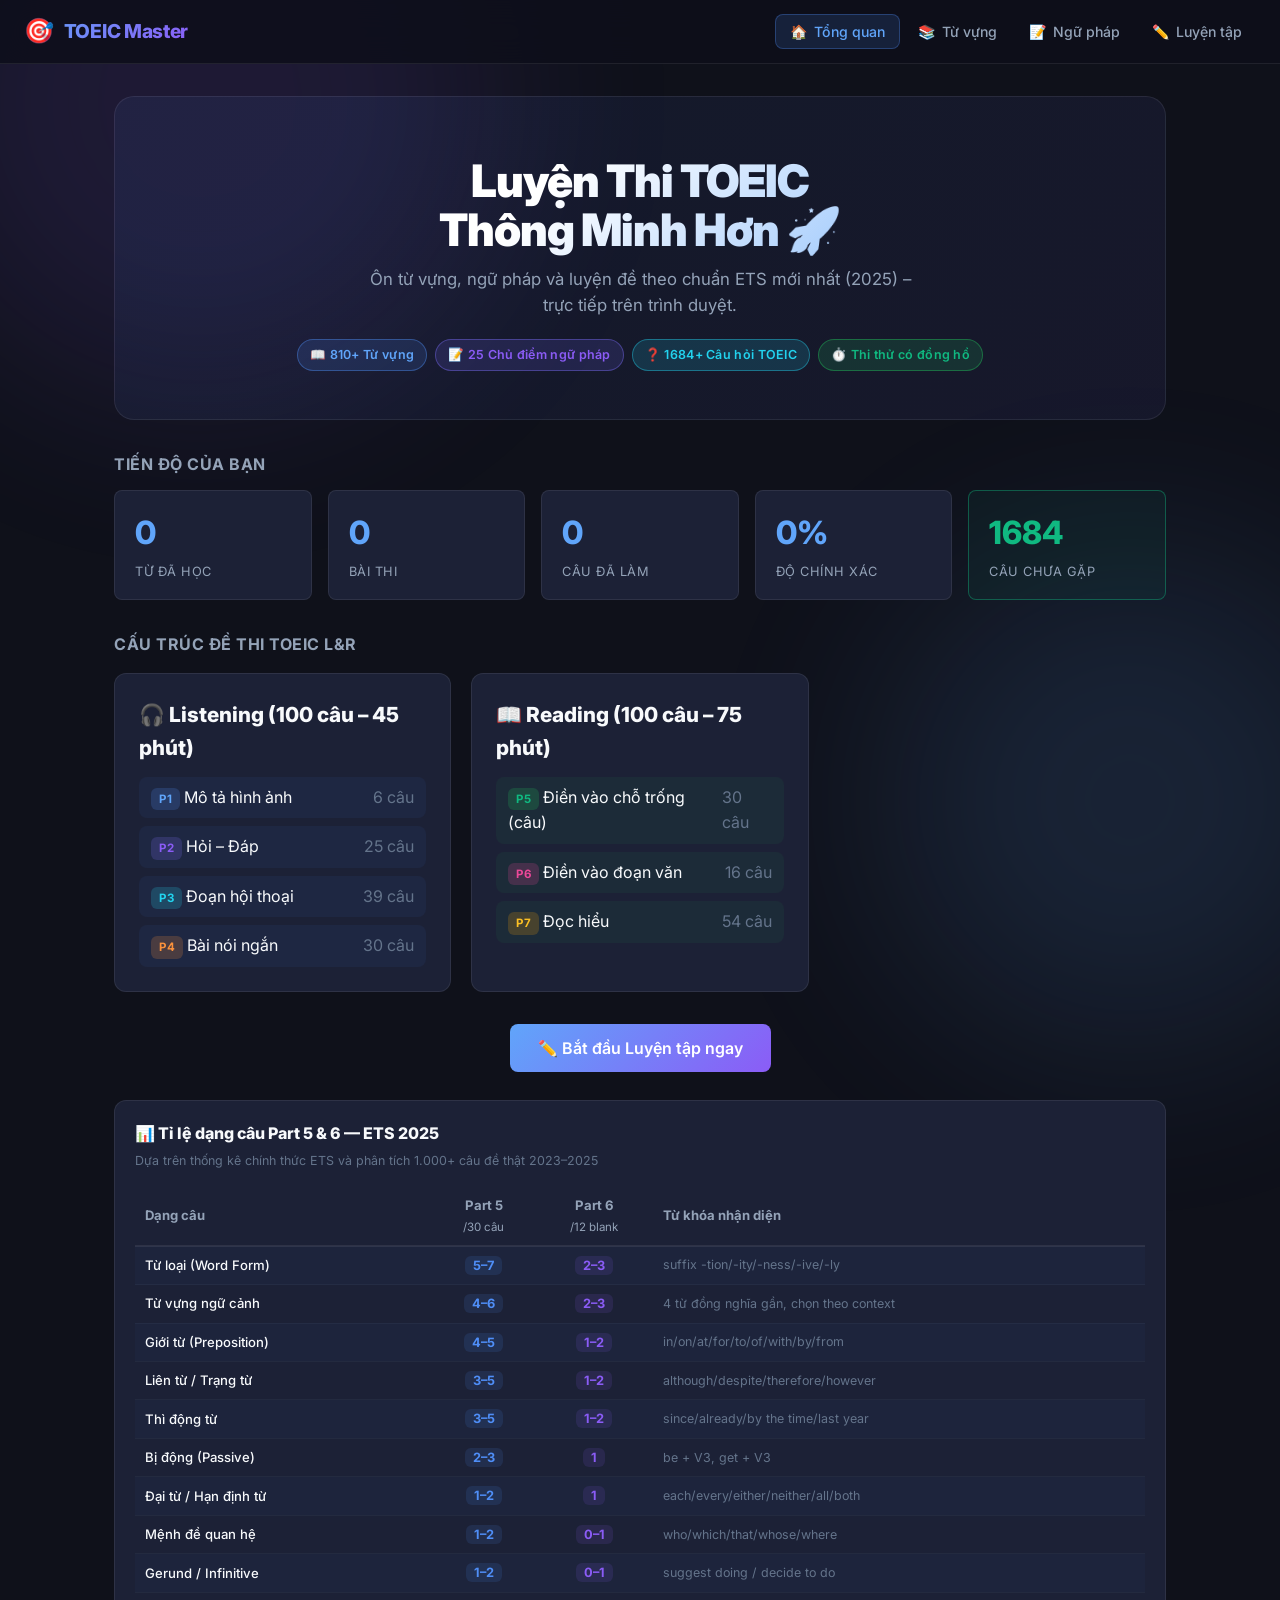
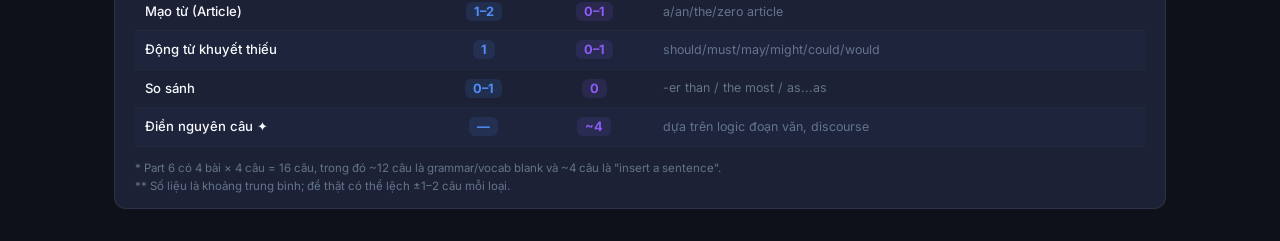
==== commit 34e7a496: "Add files via upload" ====
--- a/index.html
+++ b/index.html
@@ -332,6 +332,7 @@
 
 <!-- ─── Data (works offline + online) ─── -->
 <script src="data/data-vocab.js"></script>
+<script src="data/data-vocab-extra.js"></script>
 <script src="data/data-grammar.js"></script>
 <script src="data/data-questions.js"></script>
 <script src="data/data-questions-extra.js"></script>
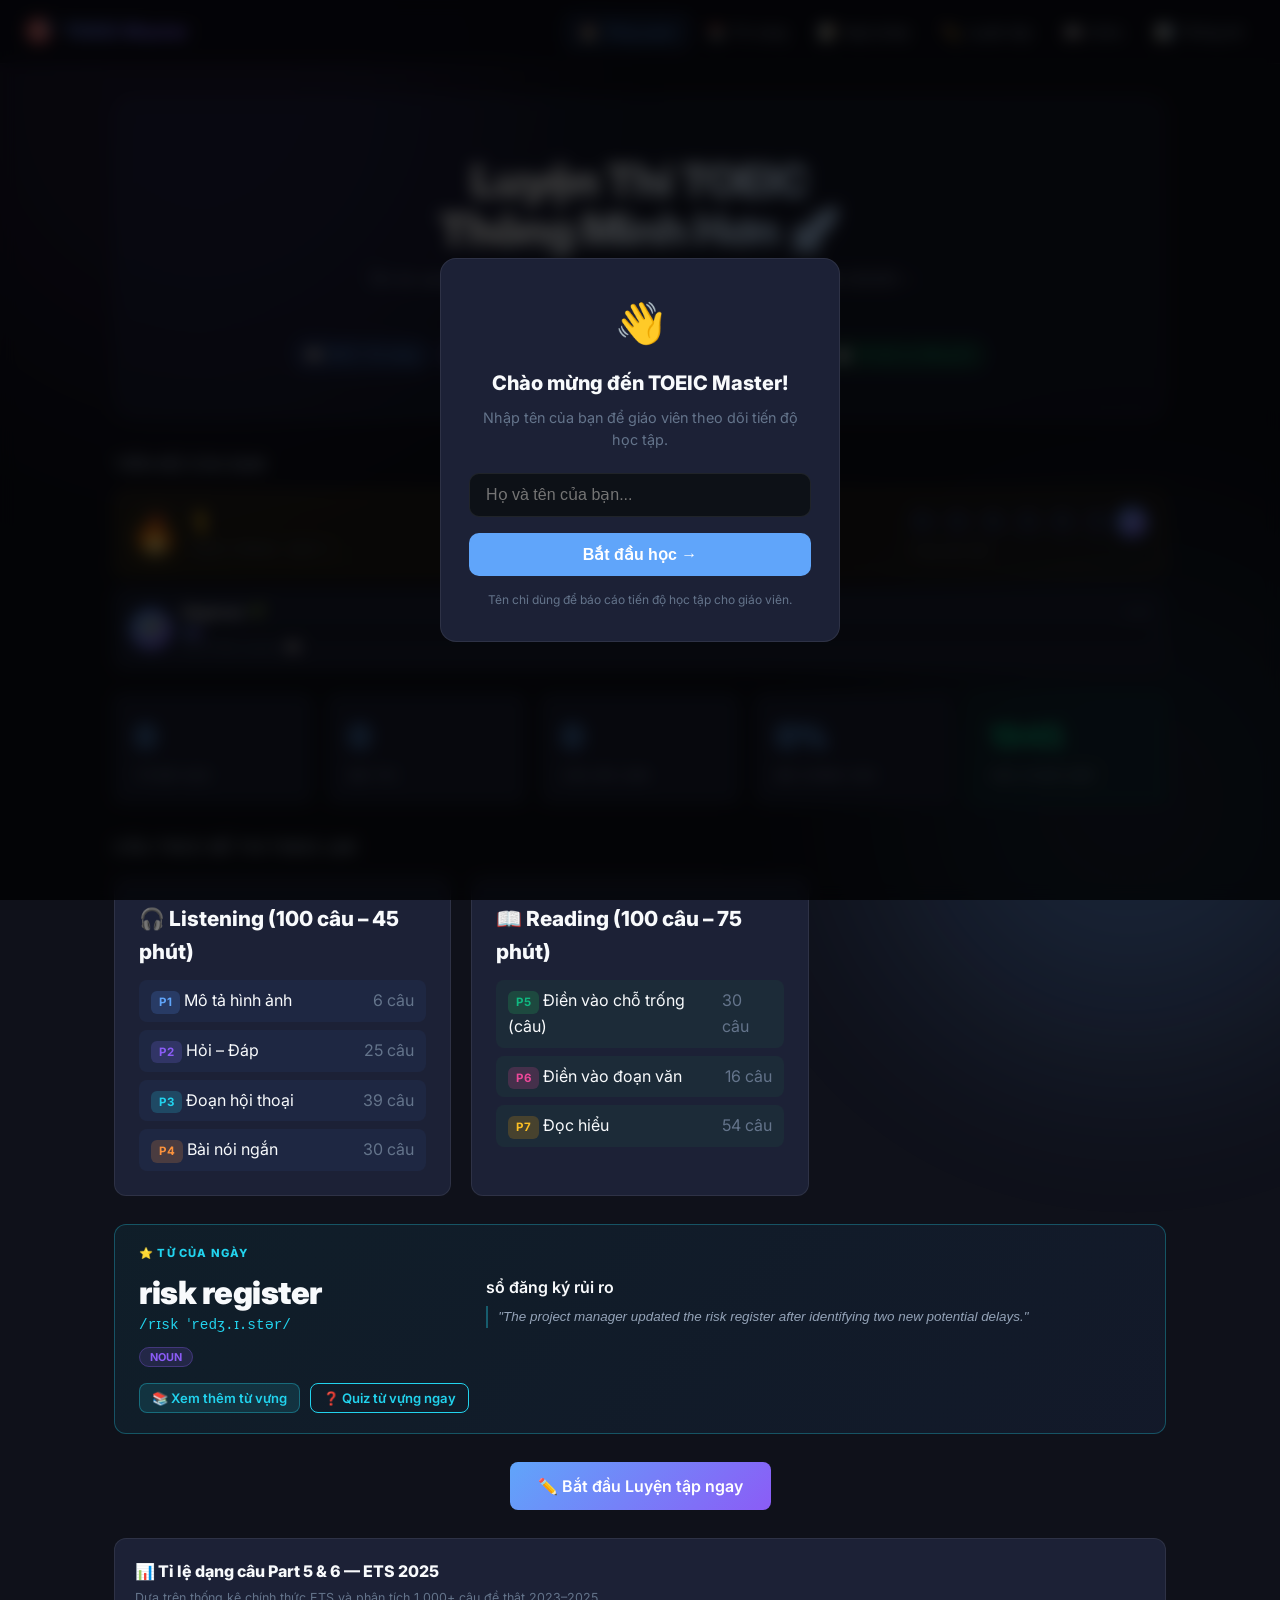
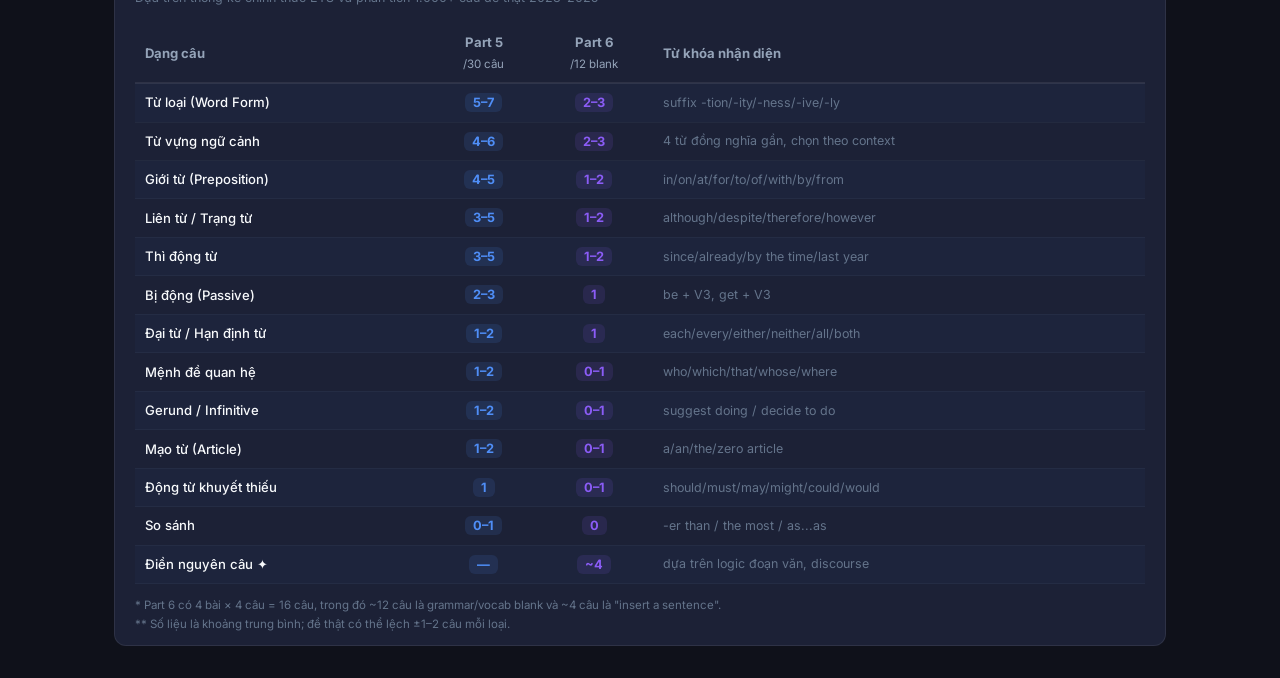
==== commit d1195123: "Add files via upload" ====
--- a/index.html
+++ b/index.html
@@ -17,6 +17,8 @@
       <button class="nav-btn" data-page="vocab">📚 <span>Từ vựng</span></button>
       <button class="nav-btn" data-page="grammar">📝 <span>Ngữ pháp</span></button>
       <button class="nav-btn" data-page="practice">✏️ <span>Luyện tập</span></button>
+      <button class="nav-btn" data-page="units">📖 <span>Units</span></button>
+      <button class="nav-btn" data-page="stats">📊 <span>Thống kê</span></button>
     </div>
   </nav>
 
@@ -43,6 +45,8 @@
       </div>
     </div>
     <h2 style="font-size:1rem;color:var(--text-secondary);margin-bottom:12px;text-transform:uppercase;letter-spacing:0.5px;">Tiến độ của bạn</h2>
+    <!-- Streak + XP -->
+    <div class="streak-xp-wrap" id="streak-xp-wrap"></div>
     <div class="stats-row">
       <div class="stat-card"><div class="stat-num" id="stat-vocab">0</div><div class="stat-label">Từ đã học</div></div>
       <div class="stat-card"><div class="stat-num" id="stat-tests">0</div><div class="stat-label">Bài thi</div></div>
@@ -73,7 +77,26 @@
         </div>
       </div>
     </div>
-    <div style="margin-top:32px;text-align:center">
+    <!-- Word of the Day -->
+    <div id="wotd-card" class="wotd-card" style="margin-top:28px">
+      <div class="wotd-label">⭐ TỪ CỦA NGÀY</div>
+      <div style="display:flex;align-items:flex-start;gap:20px;flex-wrap:wrap">
+        <div style="flex:1;min-width:200px">
+          <div class="wotd-word" id="wotd-word">—</div>
+          <div class="wotd-phonetic" id="wotd-phonetic"></div>
+          <span class="wotd-type" id="wotd-type"></span>
+        </div>
+        <div style="flex:2;min-width:200px">
+          <div class="wotd-meaning" id="wotd-meaning"></div>
+          <div class="wotd-example" id="wotd-example"></div>
+        </div>
+      </div>
+      <div style="margin-top:14px;display:flex;gap:10px;flex-wrap:wrap">
+        <button class="btn btn-sm wotd-btn" onclick="App.navigate('vocab')">📚 Xem thêm từ vựng</button>
+        <button class="btn btn-sm btn-outline" onclick="App.openVocabQuiz()" style="border-color:var(--accent-3);color:var(--accent-3)">❓ Quiz từ vựng ngay</button>
+      </div>
+    </div>
+    <div style="margin-top:28px;text-align:center">
       <button class="btn btn-primary btn-lg" onclick="App.navigate('practice')">✏️ Bắt đầu Luyện tập ngay</button>
     </div>
 
@@ -139,16 +162,22 @@
       <h1>📚 Từ vựng TOEIC</h1>
       <p>Từ vựng được phân loại theo chủ đề thường gặp trong đề thi ETS. Nhấn vào thẻ để xem chi tiết.</p>
     </div>
+    <!-- Vocab mode buttons -->
+    <div class="vocab-mode-bar">
+      <button id="btn-flashcard" class="vocab-mode-btn active-mode" data-mode="flashcard">🃏 Flashcard</button>
+      <button id="btn-vocab-quiz" class="vocab-mode-btn" data-mode="quiz" onclick="App.openVocabQuiz()">❓ Quiz 4 đáp án</button>
+      <button id="btn-vocab-fill" class="vocab-mode-btn" data-mode="fill" onclick="App.openVocabFill()">✏️ Điền từ</button>
+      <button id="btn-vocab-match" class="vocab-mode-btn" data-mode="match" onclick="App.openVocabMatch()">🔗 Ghép cặp</button>
+    </div>
     <div style="display:flex;align-items:center;gap:12px;margin-bottom:16px;flex-wrap:wrap;">
       <div style="flex:1;min-width:200px;position:relative;">
         <input id="vocab-search" type="text" placeholder="🔍 Tìm từ vựng..." style="width:100%;padding:10px 16px;background:var(--bg-card);border:1px solid var(--border);border-radius:var(--radius-sm);color:var(--text-primary);font-family:'Inter',sans-serif;font-size:0.9rem;outline:none;">
       </div>
-      <button id="btn-flashcard" class="btn btn-outline btn-sm" style="border-color:var(--accent-3);color:var(--accent-3);flex-shrink:0">🃏 Flashcard</button>
       <span id="vocab-count" style="color:var(--text-muted);font-size:0.85rem;white-space:nowrap"></span>
     </div>
 
     <!-- Flashcard Overlay -->
-    <div id="flashcard-overlay" style="display:none;position:fixed;inset:0;z-index:500;background:rgba(10,12,20,0.92);backdrop-filter:blur(8px);display:none;flex-direction:column;align-items:center;justify-content:center;padding:20px;">
+    <div id="flashcard-overlay" style="display:none;position:fixed;inset:0;z-index:500;background:rgba(10,12,20,0.92);backdrop-filter:blur(8px);flex-direction:column;align-items:center;justify-content:center;padding:20px;">
       <div style="width:100%;max-width:480px">
         <!-- Header -->
         <div style="display:flex;align-items:center;justify-content:space-between;margin-bottom:20px;">
@@ -195,6 +224,94 @@
     </div>
     <div id="vocab-filters" class="vocab-filters"></div>
     <div id="vocab-grid" class="vocab-grid"></div>
+
+    <!-- ── Vocab Quiz Overlay (4-choice) ── -->
+    <div id="vquiz-overlay" class="vocab-overlay-base">
+      <div class="vocab-overlay-panel">
+        <div class="vocab-overlay-header">
+          <div>
+            <span class="badge badge-cyan" id="vq-category"></span>
+            <span style="color:var(--text-muted);font-size:0.82rem;margin-left:10px" id="vq-progress"></span>
+          </div>
+          <button onclick="App.closeVocabQuiz()" class="overlay-close-btn">✕</button>
+        </div>
+        <div style="background:var(--bg-secondary);border-radius:99px;height:4px;margin-bottom:20px;overflow:hidden">
+          <div id="vq-progress-bar" style="height:100%;background:linear-gradient(90deg,var(--accent-3),var(--accent));border-radius:99px;transition:width 0.4s ease;width:0%"></div>
+        </div>
+        <div class="vquiz-question-box">
+          <div class="vquiz-prompt">Chọn nghĩa đúng của từ:</div>
+          <div class="vquiz-word" id="vq-word"></div>
+          <div class="vquiz-phonetic" id="vq-phonetic"></div>
+          <div class="vquiz-type" id="vq-type"></div>
+        </div>
+        <div id="vq-options" class="vquiz-options"></div>
+        <div id="vq-result-box" class="vquiz-result-box" style="display:none"></div>
+        <div id="vq-example-box" class="vquiz-example-row" style="display:none"></div>
+        <div id="vq-next-wrap" style="display:none;margin-top:16px;text-align:center">
+          <button class="btn btn-primary" onclick="App.vqNext()">Câu tiếp →</button>
+        </div>
+        <div class="vquiz-stats-row">
+          <span>✓ <span id="vq-correct">0</span> đúng</span>
+          <span>✗ <span id="vq-wrong">0</span> sai</span>
+          <span>📊 <span id="vq-streak">0</span> streak</span>
+        </div>
+      </div>
+    </div>
+
+    <!-- ── Fill in the Blank Overlay ── -->
+    <div id="vfill-overlay" class="vocab-overlay-base">
+      <div class="vocab-overlay-panel">
+        <div class="vocab-overlay-header">
+          <div>
+            <span class="badge badge-purple" id="vf-category"></span>
+            <span style="color:var(--text-muted);font-size:0.82rem;margin-left:10px" id="vf-progress"></span>
+          </div>
+          <button onclick="App.closeVocabFill()" class="overlay-close-btn">✕</button>
+        </div>
+        <div style="background:var(--bg-secondary);border-radius:99px;height:4px;margin-bottom:20px;overflow:hidden">
+          <div id="vf-progress-bar" style="height:100%;background:linear-gradient(90deg,var(--accent-2),var(--accent));border-radius:99px;transition:width 0.4s ease;width:0%"></div>
+        </div>
+        <div class="vfill-prompt">Điền từ còn thiếu vào câu ví dụ:</div>
+        <div class="vfill-sentence" id="vf-sentence"></div>
+        <div class="vfill-phonetic-hint" id="vf-phonetic-hint"></div>
+        <!-- 4-choice fill: same feel as Part 5 -->
+        <div id="vf-options" class="vquiz-options" style="margin-top:16px"></div>
+        <div id="vf-result-box" class="vquiz-result-box" style="display:none"></div>
+        <div id="vf-next-wrap" style="display:none;margin-top:16px;text-align:center">
+          <button class="btn btn-primary" onclick="App.vfNext()">Câu tiếp →</button>
+        </div>
+        <div class="vquiz-stats-row">
+          <span>✓ <span id="vf-correct">0</span> đúng</span>
+          <span>✗ <span id="vf-wrong">0</span> sai</span>
+        </div>
+      </div>
+    </div>
+
+    <!-- ── Matching Overlay ── -->
+    <div id="vmatch-overlay" class="vocab-overlay-base">
+      <div class="vocab-overlay-panel" style="max-width:640px">
+        <div class="vocab-overlay-header">
+          <div>
+            <span class="badge badge-blue" id="vm-title">Ghép cặp từ vựng</span>
+            <span style="color:var(--text-muted);font-size:0.82rem;margin-left:10px" id="vm-round"></span>
+          </div>
+          <button onclick="App.closeVocabMatch()" class="overlay-close-btn">✕</button>
+        </div>
+        <div style="font-size:0.8rem;color:var(--text-secondary);margin-bottom:16px">Nhấn một từ tiếng Anh rồi nhấn nghĩa tương ứng để ghép cặp.</div>
+        <div id="vm-board" class="vmatch-board"></div>
+        <div id="vm-result" style="display:none;text-align:center;padding:24px 0">
+          <div style="font-size:2rem;margin-bottom:8px">🎉</div>
+          <div style="font-size:1.1rem;font-weight:700;margin-bottom:4px">Hoàn thành vòng!</div>
+          <div style="color:var(--text-secondary);font-size:0.88rem;margin-bottom:16px" id="vm-score-msg"></div>
+          <button class="btn btn-primary" onclick="App.vmNewRound()">Vòng tiếp theo →</button>
+          <button class="btn btn-outline" onclick="App.closeVocabMatch()" style="margin-left:10px">Đóng</button>
+        </div>
+        <div class="vquiz-stats-row" id="vm-stats-row">
+          <span>✓ <span id="vm-matched">0</span> / <span id="vm-total-pairs">0</span> cặp</span>
+          <span>❌ <span id="vm-errors">0</span> lỗi</span>
+        </div>
+      </div>
+    </div>
   </div>
 
   <!-- ─── GRAMMAR PAGE ─── -->
@@ -312,9 +429,26 @@
       </div>
     </div>
   </div>
+<!-- ─── UNITS PAGE ─── -->
+  <div class="page" id="page-units">
+    <div class="section-header">
+      <h1>📖 Học theo Unit</h1>
+      <p>Ôn từ vựng + ngữ pháp theo chủ đề có hệ thống. Nhấn vào Unit để xem chi tiết và luyện tập.</p>
+    </div>
+    <div id="units-grid" class="unit-grid"></div>
+    <div id="unit-detail" style="display:none"></div>
+  </div>
+
+  <!-- ─── STATS PAGE ─── -->
+  <div class="page" id="page-stats">
+    <div class="section-header">
+      <h1>📊 Thống kê & Thành tích</h1>
+      <p>Theo dõi tiến trình học tập, streak và các thành tích đã đạt được.</p>
+    </div>
+    <div id="stats-content"></div>
+  </div>
+
 </div>
-
-<!-- MODAL -->
 <div id="app-modal" style="display:none;position:fixed;inset:0;z-index:1000;background:rgba(0,0,0,0.65);backdrop-filter:blur(6px);align-items:center;justify-content:center;padding:20px;">
   <div style="background:var(--bg-card);border:1px solid var(--border);border-radius:var(--radius);padding:28px;max-width:500px;width:100%;position:relative;animation:fadeUp 0.25s ease;">
     <button onclick="App.closeModal()" style="position:absolute;top:12px;right:12px;background:none;border:none;color:var(--text-muted);cursor:pointer;font-size:1.2rem;">✕</button>
@@ -337,5 +471,7 @@
 <script src="data/data-questions.js"></script>
 <script src="data/data-questions-extra.js"></script>
 <script src="toeic-app.js"></script>
+<script src="tracker.js"></script>
+<script src="tracker-hook.js"></script>
 </body>
 </html>
--- a/toeic-style.css
+++ b/toeic-style.css
@@ -1647,3 +1647,187 @@
     justify-content: center;
 }
 .fc-btn-right:hover { background: rgba(16,185,129,0.2); }
+
+/* ===== BATCH 2 — Vocab Learning Modes ===== */
+
+/* Word of the Day */
+.wotd-card { background: linear-gradient(135deg, rgba(34,211,238,0.07), rgba(79,142,247,0.07)); border: 1px solid rgba(34,211,238,0.3); border-radius: var(--radius); padding: 20px 24px; }
+.wotd-label { font-size: 0.7rem; font-weight: 800; letter-spacing: 1.2px; color: var(--accent-3); text-transform: uppercase; margin-bottom: 12px; }
+.wotd-word { font-size: 2rem; font-weight: 900; color: var(--text-primary); letter-spacing: -0.5px; line-height: 1.1; }
+.wotd-phonetic { font-family: 'JetBrains Mono', monospace; font-size: 0.9rem; color: var(--accent-3); margin: 4px 0 6px; }
+.wotd-type { font-size: 0.68rem; font-weight: 700; color: var(--accent-2); background: rgba(139,92,246,0.15); border: 1px solid rgba(139,92,246,0.3); border-radius: 12px; padding: 2px 10px; }
+.wotd-meaning { font-size: 1rem; font-weight: 600; color: var(--text-primary); margin-bottom: 6px; }
+.wotd-example { font-size: 0.84rem; color: var(--text-secondary); font-style: italic; border-left: 2px solid rgba(34,211,238,0.35); padding-left: 10px; line-height: 1.6; }
+.wotd-btn { background: rgba(34,211,238,0.12); border: 1px solid rgba(34,211,238,0.35); color: var(--accent-3); font-weight: 600; }
+.wotd-btn:hover { background: rgba(34,211,238,0.22); }
+
+/* Vocab Mode Bar */
+.vocab-mode-bar { display: flex; gap: 8px; margin-bottom: 20px; flex-wrap: wrap; }
+.vocab-mode-btn { padding: 8px 16px; border-radius: var(--radius-sm); background: var(--bg-card); border: 1px solid var(--border); color: var(--text-secondary); font-family: 'Inter', sans-serif; font-size: 0.85rem; font-weight: 600; cursor: pointer; transition: var(--transition); }
+.vocab-mode-btn:hover { border-color: var(--accent-3); color: var(--accent-3); }
+.vocab-mode-btn.active-mode { background: rgba(34,211,238,0.12); border-color: rgba(34,211,238,0.45); color: var(--accent-3); }
+
+/* Shared Overlay Base */
+.vocab-overlay-base { display: none; position: fixed; inset: 0; z-index: 500; background: rgba(10,12,20,0.92); backdrop-filter: blur(8px); flex-direction: column; align-items: center; justify-content: center; padding: 20px; }
+.vocab-overlay-panel { width: 100%; max-width: 520px; background: var(--bg-card); border: 1px solid var(--border); border-radius: var(--radius); padding: 28px 24px; max-height: 90vh; overflow-y: auto; animation: fadeUp 0.25s ease; }
+.vocab-overlay-header { display: flex; align-items: center; justify-content: space-between; margin-bottom: 16px; }
+.overlay-close-btn { background: none; border: none; color: var(--text-muted); cursor: pointer; font-size: 1.2rem; padding: 4px; line-height: 1; }
+.overlay-close-btn:hover { color: var(--text-primary); }
+
+/* Vocab Quiz (4 options) */
+.vquiz-question-box { text-align: center; padding: 20px 16px 16px; background: rgba(34,211,238,0.04); border: 1px solid rgba(34,211,238,0.15); border-radius: var(--radius-sm); margin-bottom: 18px; }
+.vquiz-prompt { font-size: 0.78rem; color: var(--text-muted); text-transform: uppercase; letter-spacing: 0.6px; margin-bottom: 10px; }
+.vquiz-word { font-size: 2rem; font-weight: 900; color: var(--text-primary); letter-spacing: -0.5px; }
+.vquiz-phonetic { font-family: 'JetBrains Mono', monospace; font-size: 0.9rem; color: var(--accent-3); margin: 4px 0 6px; }
+.vquiz-type { font-size: 0.68rem; font-weight: 700; color: var(--accent-2); background: rgba(139,92,246,0.15); border: 1px solid rgba(139,92,246,0.3); border-radius: 12px; padding: 2px 10px; display: inline-block; }
+.vquiz-options { display: flex; flex-direction: column; gap: 10px; }
+.vquiz-opt { width: 100%; text-align: left; padding: 12px 16px; background: var(--bg-secondary); border: 1.5px solid var(--border); border-radius: var(--radius-sm); color: var(--text-primary); font-family: 'Inter', sans-serif; font-size: 0.9rem; font-weight: 500; cursor: pointer; transition: all 0.18s; display: flex; align-items: center; gap: 12px; }
+.vquiz-opt:hover:not(:disabled) { border-color: var(--accent); background: rgba(79,142,247,0.06); }
+.vquiz-opt:disabled { cursor: not-allowed; }
+.vquiz-opt.opt-correct { background: rgba(16,185,129,0.12); border-color: var(--success); color: var(--success); font-weight: 700; }
+.vquiz-opt.opt-wrong { background: rgba(244,63,94,0.1); border-color: var(--danger); color: var(--danger); }
+.opt-letter { min-width: 26px; height: 26px; border-radius: 6px; display: flex; align-items: center; justify-content: center; font-size: 0.78rem; font-weight: 800; background: rgba(255,255,255,0.07); flex-shrink: 0; }
+.vquiz-result-box { margin-top: 14px; padding: 12px 16px; border-radius: var(--radius-sm); font-size: 0.88rem; line-height: 1.6; border-left: 3px solid; }
+.vquiz-result-box.result-correct { background: rgba(16,185,129,0.08); border-color: var(--success); color: var(--success); }
+.vquiz-result-box.result-wrong { background: rgba(244,63,94,0.08); border-color: var(--danger); color: var(--text-primary); }
+.vquiz-example-row { margin-top: 10px; font-size: 0.83rem; color: var(--text-secondary); font-style: italic; border-left: 2px solid rgba(34,211,238,0.3); padding-left: 12px; line-height: 1.6; }
+.vquiz-stats-row { display: flex; justify-content: center; gap: 24px; margin-top: 20px; font-size: 0.82rem; color: var(--text-muted); }
+
+/* Fill in the Blank */
+.vfill-prompt { font-size: 0.78rem; color: var(--text-muted); text-transform: uppercase; letter-spacing: 0.6px; margin-bottom: 14px; }
+.vfill-sentence { font-size: 1.05rem; color: var(--text-primary); line-height: 1.8; background: rgba(139,92,246,0.05); border: 1px solid rgba(139,92,246,0.2); border-radius: var(--radius-sm); padding: 16px 18px; margin-bottom: 10px; font-style: italic; }
+.vfill-blank { display: inline-block; min-width: 90px; border-bottom: 2px solid var(--accent-2); color: var(--accent-2); font-weight: 800; font-style: normal; text-align: center; padding: 0 6px; }
+.vfill-phonetic-hint { font-family: 'JetBrains Mono', monospace; font-size: 0.82rem; color: var(--text-muted); margin-bottom: 4px; }
+
+/* Matching Game */
+.vmatch-board { display: grid; grid-template-columns: 1fr 1fr; gap: 10px; margin-bottom: 16px; }
+.vmatch-col { display: flex; flex-direction: column; gap: 8px; }
+.vmatch-tile { padding: 11px 14px; border-radius: var(--radius-sm); border: 1.5px solid var(--border); background: var(--bg-secondary); color: var(--text-primary); font-size: 0.88rem; font-weight: 500; cursor: pointer; transition: all 0.18s; text-align: center; line-height: 1.4; user-select: none; }
+.vmatch-tile:hover:not(.matched):not(.selected) { border-color: var(--accent); background: rgba(79,142,247,0.06); }
+.vmatch-tile.selected { border-color: var(--accent-3); background: rgba(34,211,238,0.1); color: var(--accent-3); font-weight: 700; }
+.vmatch-tile.matched { border-color: var(--success); background: rgba(16,185,129,0.1); color: var(--success); cursor: default; opacity: 0.7; }
+.vmatch-tile.error-flash { border-color: var(--danger); background: rgba(244,63,94,0.12); animation: errorShake 0.3s ease; }
+@keyframes errorShake { 0%,100%{transform:translateX(0)} 25%{transform:translateX(-4px)} 75%{transform:translateX(4px)} }
+
+/* ═══════════════════════════════════════════════════════════
+   GAMIFICATION — Spaced Repetition · Unit Learning · Stats/Streak
+   ═══════════════════════════════════════════════════════════ */
+
+/* ── Streak & XP Banner ── */
+.streak-xp-wrap { margin-bottom: 24px; display: flex; flex-direction: column; gap: 12px; }
+
+.streak-banner {
+  display: flex; align-items: center; gap: 16px; flex-wrap: wrap;
+  background: linear-gradient(135deg,rgba(251,191,36,.1),rgba(245,158,11,.05));
+  border: 1px solid rgba(251,191,36,.35); border-radius: var(--radius); padding: 14px 18px;
+}
+.streak-fire { font-size: 2.2rem; filter: drop-shadow(0 0 10px rgba(251,191,36,.6)); animation: fireFlicker 1.8s ease-in-out infinite alternate; }
+@keyframes fireFlicker { 0%{transform:scale(1) rotate(-3deg)} 100%{transform:scale(1.1) rotate(3deg)} }
+.streak-info { flex:1; min-width:120px; }
+.streak-count { font-size: 1.9rem; font-weight: 900; color: #fbbf24; line-height: 1; }
+.streak-sub { font-size: .72rem; color: var(--text-muted); text-transform: uppercase; letter-spacing: .5px; margin-top: 2px; }
+.streak-dots { display: flex; gap: 5px; flex-wrap: wrap; }
+.streak-dot {
+  width: 30px; height: 30px; border-radius: 50%; display: flex; align-items: center; justify-content: center;
+  font-size: .65rem; font-weight: 700; border: 1.5px solid var(--border); color: var(--text-muted);
+  background: var(--bg-card); transition: all .2s; flex-direction: column; line-height: 1;
+}
+.streak-dot.done  { background: linear-gradient(135deg,#fbbf24,#f59e0b); border-color: #fbbf24; color: #1a1200; }
+.streak-dot.today { background: linear-gradient(135deg,#4f8ef7,#8b5cf6); border-color: #60a5fa; color: #fff; box-shadow: 0 0 10px rgba(79,142,247,.5); }
+
+/* ── XP Bar ── */
+.xp-bar-wrap {
+  display: flex; align-items: center; gap: 12px;
+  background: var(--bg-card); border: 1px solid var(--border); border-radius: var(--radius); padding: 12px 16px;
+}
+.xp-avatar { width:40px; height:40px; border-radius:50%; background:linear-gradient(135deg,var(--accent),var(--accent-2)); display:flex; align-items:center; justify-content:center; font-size:1.2rem; flex-shrink:0; box-shadow:0 0 14px rgba(96,165,250,.3); }
+.xp-details { flex:1; min-width:0; }
+.xp-level-row { display:flex; justify-content:space-between; align-items:baseline; margin-bottom:5px; }
+.xp-level-name { font-size:.88rem; font-weight:700; }
+.xp-pts { font-size:.72rem; color:var(--text-muted); }
+.xp-track { height:7px; background:var(--bg-secondary); border-radius:99px; overflow:hidden; }
+.xp-fill { height:100%; background:linear-gradient(90deg,var(--accent),var(--accent-2)); border-radius:99px; transition:width .6s cubic-bezier(.34,1.56,.64,1); }
+.xp-next { font-size:.7rem; color:var(--text-muted); margin-top:3px; }
+
+/* XP popup float */
+@keyframes xpFloat { 0%{transform:translateY(0) scale(1);opacity:1} 100%{transform:translateY(-56px) scale(1.3);opacity:0} }
+.xp-popup { position:fixed; pointer-events:none; font-size:.95rem; font-weight:800; color:#fbbf24; text-shadow:0 2px 8px rgba(0,0,0,.6); z-index:9000; animation:xpFloat 1.2s ease-out forwards; }
+
+/* ── SRS badge on flashcard ── */
+.srs-badge {
+  display: inline-flex; align-items: center; gap: 4px;
+  padding: 2px 8px; border-radius: 20px; font-size: .68rem; font-weight: 700;
+  margin-left: 8px; vertical-align: middle;
+}
+.srs-new    { background:rgba(34,211,238,.15); border:1px solid rgba(34,211,238,.4); color:var(--accent-3); }
+.srs-review { background:rgba(251,191,36,.12); border:1px solid rgba(251,191,36,.35); color:#fbbf24; }
+.srs-due    { background:rgba(244,63,94,.12);  border:1px solid rgba(244,63,94,.35);  color:var(--danger); }
+.srs-known  { background:rgba(16,185,129,.1);  border:1px solid rgba(16,185,129,.3);  color:var(--success); }
+
+/* SRS mini queue bar in flashcard header */
+.srs-queue-bar { display:flex; gap:3px; align-items:center; }
+.srs-q-seg { height:4px; border-radius:99px; min-width:6px; }
+
+/* ── Unit Learning Page ── */
+#page-units .section-header { margin-bottom: 20px; }
+.unit-grid { display:grid; grid-template-columns:repeat(auto-fill,minmax(280px,1fr)); gap:16px; margin-bottom:28px; }
+.unit-card {
+  background: var(--bg-card); border: 1px solid var(--border); border-radius: var(--radius);
+  padding: 18px 20px; cursor: pointer; transition: var(--transition); position: relative; overflow: hidden;
+}
+.unit-card::before { content:''; position:absolute; inset:0; background:linear-gradient(135deg,rgba(79,142,247,.06),rgba(139,92,246,.04)); opacity:0; transition:.25s; }
+.unit-card:hover { border-color:rgba(96,165,250,.4); transform:translateY(-2px); box-shadow:var(--shadow); }
+.unit-card:hover::before { opacity:1; }
+.unit-card.unit-done { border-color:rgba(16,185,129,.35); }
+.unit-card.unit-done::after { content:'✓'; position:absolute; top:10px; right:12px; font-size:1rem; color:var(--success); font-weight:900; }
+.unit-num { font-size:.7rem; font-weight:700; text-transform:uppercase; color:var(--text-muted); letter-spacing:.6px; margin-bottom:6px; }
+.unit-title { font-size:.95rem; font-weight:700; color:var(--text-primary); margin-bottom:10px; line-height:1.3; }
+.unit-tags { display:flex; gap:5px; flex-wrap:wrap; margin-bottom:12px; }
+.unit-tag { padding:2px 7px; border-radius:5px; font-size:.65rem; font-weight:600; }
+.unit-tag-vocab   { background:rgba(34,211,238,.12); color:var(--accent-3); border:1px solid rgba(34,211,238,.25); }
+.unit-tag-grammar { background:rgba(139,92,246,.12); color:var(--accent-2); border:1px solid rgba(139,92,246,.25); }
+.unit-progress-wrap { height:4px; background:var(--bg-secondary); border-radius:99px; overflow:hidden; margin-bottom:8px; }
+.unit-progress-fill { height:100%; border-radius:99px; background:linear-gradient(90deg,var(--accent),var(--accent-2)); transition:width .5s ease; }
+.unit-score-row { display:flex; justify-content:space-between; align-items:center; font-size:.75rem; color:var(--text-muted); }
+.unit-best-score { font-weight:700; }
+.unit-detail-panel {
+  background:var(--bg-card); border:1px solid rgba(96,165,250,.3); border-radius:var(--radius);
+  padding:22px 24px; margin-bottom:24px; animation:fadeUp .25s ease;
+}
+@keyframes fadeUp { from{opacity:0;transform:translateY(8px)} to{opacity:1;transform:translateY(0)} }
+.unit-detail-title { font-size:1.1rem; font-weight:800; margin-bottom:14px; }
+.unit-vocab-preview { display:flex; gap:6px; flex-wrap:wrap; margin-bottom:16px; }
+.unit-vocab-chip { padding:4px 10px; border-radius:20px; background:rgba(34,211,238,.08); border:1px solid rgba(34,211,238,.2); font-size:.75rem; color:var(--accent-3); }
+
+/* ── Stats Page ── */
+#page-stats { }
+.stats-hero { background:linear-gradient(135deg,rgba(79,142,247,.08),rgba(139,92,246,.06)); border:1px solid var(--border); border-radius:var(--radius); padding:28px 24px; margin-bottom:24px; }
+.stats-grid { display:grid; grid-template-columns:repeat(auto-fill,minmax(150px,1fr)); gap:14px; margin-bottom:28px; }
+.stats-tile { background:var(--bg-card); border:1px solid var(--border); border-radius:var(--radius); padding:18px; text-align:center; transition:var(--transition); }
+.stats-tile:hover { border-color:rgba(96,165,250,.3); }
+.stats-tile-num { font-size:1.8rem; font-weight:900; color:var(--accent); }
+.stats-tile-label { font-size:.72rem; color:var(--text-secondary); text-transform:uppercase; letter-spacing:.5px; margin-top:3px; }
+.heatmap-wrap { background:var(--bg-card); border:1px solid var(--border); border-radius:var(--radius); padding:20px; margin-bottom:20px; }
+.heatmap-title { font-size:.88rem; font-weight:700; color:var(--text-secondary); margin-bottom:14px; text-transform:uppercase; letter-spacing:.5px; }
+.heatmap-grid { display:flex; flex-wrap:wrap; gap:3px; }
+.hm-cell { width:14px; height:14px; border-radius:2px; background:var(--bg-secondary); transition:all .2s; cursor:default; }
+.hm-cell.hm-1 { background:rgba(79,142,247,.25); }
+.hm-cell.hm-2 { background:rgba(79,142,247,.5); }
+.hm-cell.hm-3 { background:rgba(79,142,247,.75); }
+.hm-cell.hm-4 { background:#4f8ef7; box-shadow:0 0 5px rgba(79,142,247,.4); }
+.hm-cell.hm-today { outline:2px solid #fbbf24; outline-offset:1px; }
+.progress-chart-wrap { background:var(--bg-card); border:1px solid var(--border); border-radius:var(--radius); padding:20px; margin-bottom:20px; }
+.bar-chart { display:flex; align-items:flex-end; gap:6px; height:100px; margin-top:10px; }
+.bar-col { flex:1; display:flex; flex-direction:column; align-items:center; gap:4px; min-width:0; }
+.bar-body { width:100%; border-radius:4px 4px 0 0; background:linear-gradient(180deg,var(--accent),var(--accent-2)); min-height:2px; transition:height .5s cubic-bezier(.34,1.56,.64,1); }
+.bar-label { font-size:.58rem; color:var(--text-muted); white-space:nowrap; overflow:hidden; text-overflow:ellipsis; max-width:100%; text-align:center; }
+.achievement-grid { display:grid; grid-template-columns:repeat(auto-fill,minmax(200px,1fr)); gap:12px; margin-bottom:24px; }
+.achievement-card {
+  background:var(--bg-card); border:1px solid var(--border); border-radius:var(--radius);
+  padding:16px; display:flex; align-items:center; gap:12px; transition:var(--transition);
+}
+.achievement-card.unlocked { border-color:rgba(251,191,36,.45); background:rgba(251,191,36,.04); }
+.achievement-card.locked { opacity:.45; filter:grayscale(.7); }
+.ach-icon { font-size:1.8rem; flex-shrink:0; }
+.ach-name { font-size:.85rem; font-weight:700; }
+.ach-desc { font-size:.72rem; color:var(--text-muted); margin-top:2px; }
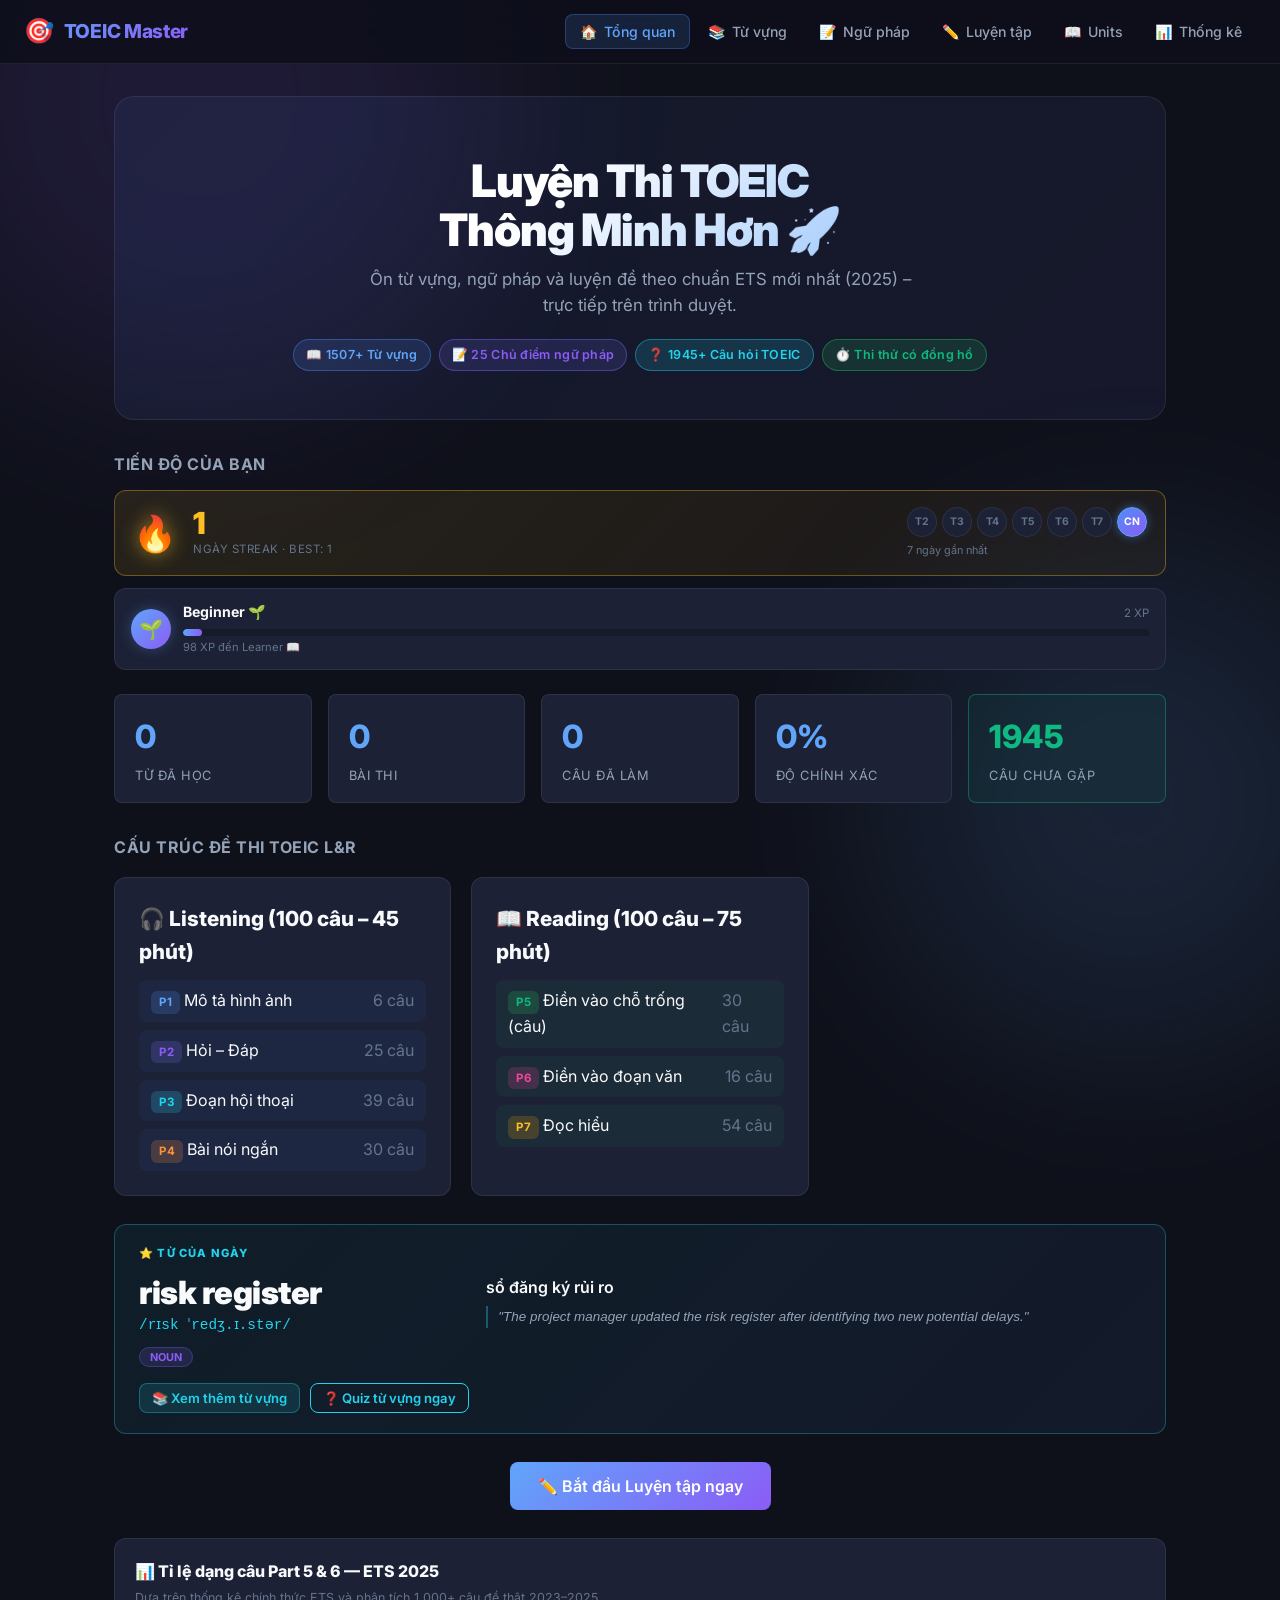
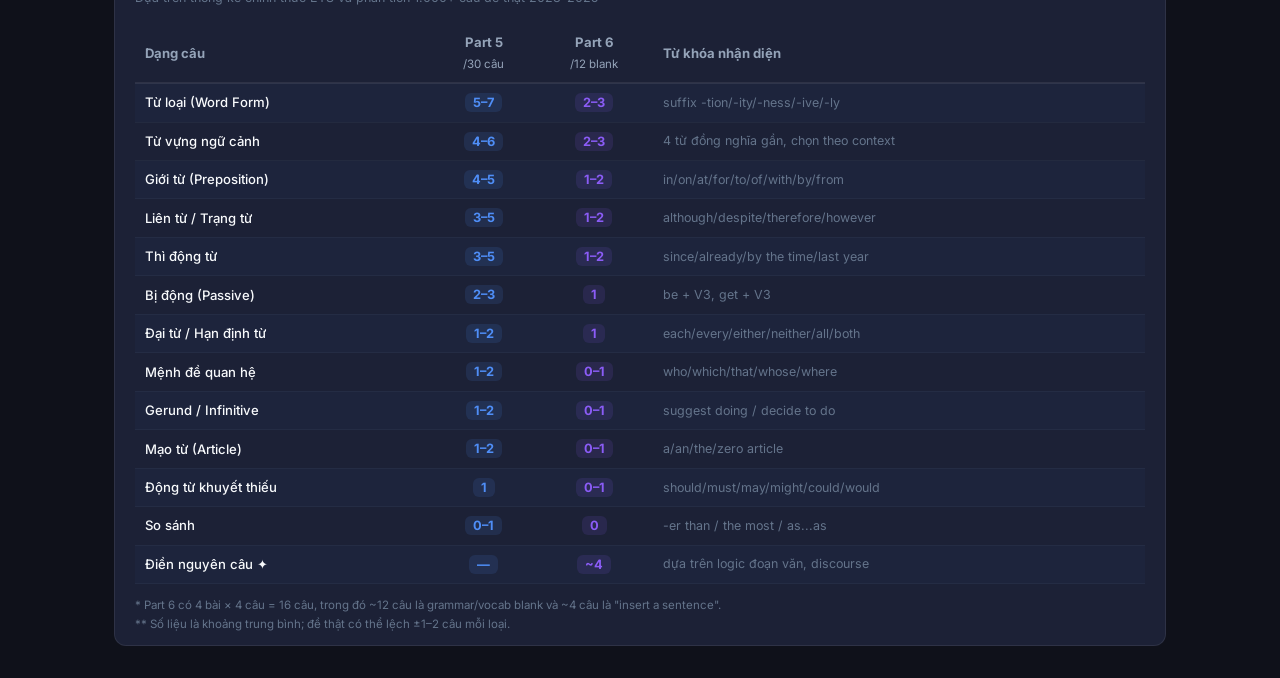
==== commit 1c0ff19f: "Add files via upload" ====
--- a/index.html
+++ b/index.html
@@ -342,9 +342,9 @@
       </div>
       <div class="card" style="margin-bottom:20px;border-color:var(--accent-2);background:rgba(139,92,246,0.04)">
         <h3 style="font-size:0.95rem;font-weight:700;margin-bottom:8px;color:var(--accent-2)">🏠 BTVN & Ôn tập Unit</h3>
-        <p style="font-size:0.8rem;color:var(--text-secondary);margin-bottom:12px">Nhập mã bài tập (VD: HW-UNIT-1) để ôn tập chuyên sâu theo từng chủ đề.</p>
+        <p style="font-size:0.8rem;color:var(--text-secondary);margin-bottom:12px">Nhập mã bài tập hoặc mã đề kiểm tra do giáo viên phát để tải đúng bộ câu hỏi.</p>
         <div style="display:flex;gap:8px;">
-          <input type="text" id="homework-code-input" placeholder="Mã: HW-UNIT-X" style="flex:1;padding:10px 14px;background:var(--bg-primary);border:1px solid var(--border);border-radius:var(--radius-sm);color:var(--text-primary);font-family:monospace;font-size:0.9rem;outline:none;">
+          <input type="text" id="homework-code-input" placeholder="Mã BTVN: HW-UNIT-1-4823 · Mã đề: EXAM-P30-G4-Q54-..." style="flex:1;padding:10px 14px;background:var(--bg-primary);border:1px solid var(--border);border-radius:var(--radius-sm);color:var(--text-primary);font-family:monospace;font-size:0.9rem;outline:none;">
           <button id="btn-check-homework" class="btn btn-outline" style="border-color:var(--accent-2);color:var(--accent-2)">Gửi mã</button>
         </div>
       </div>
@@ -471,7 +471,5 @@
 <script src="data/data-questions.js"></script>
 <script src="data/data-questions-extra.js"></script>
 <script src="toeic-app.js"></script>
-<script src="tracker.js"></script>
-<script src="tracker-hook.js"></script>
 </body>
 </html>
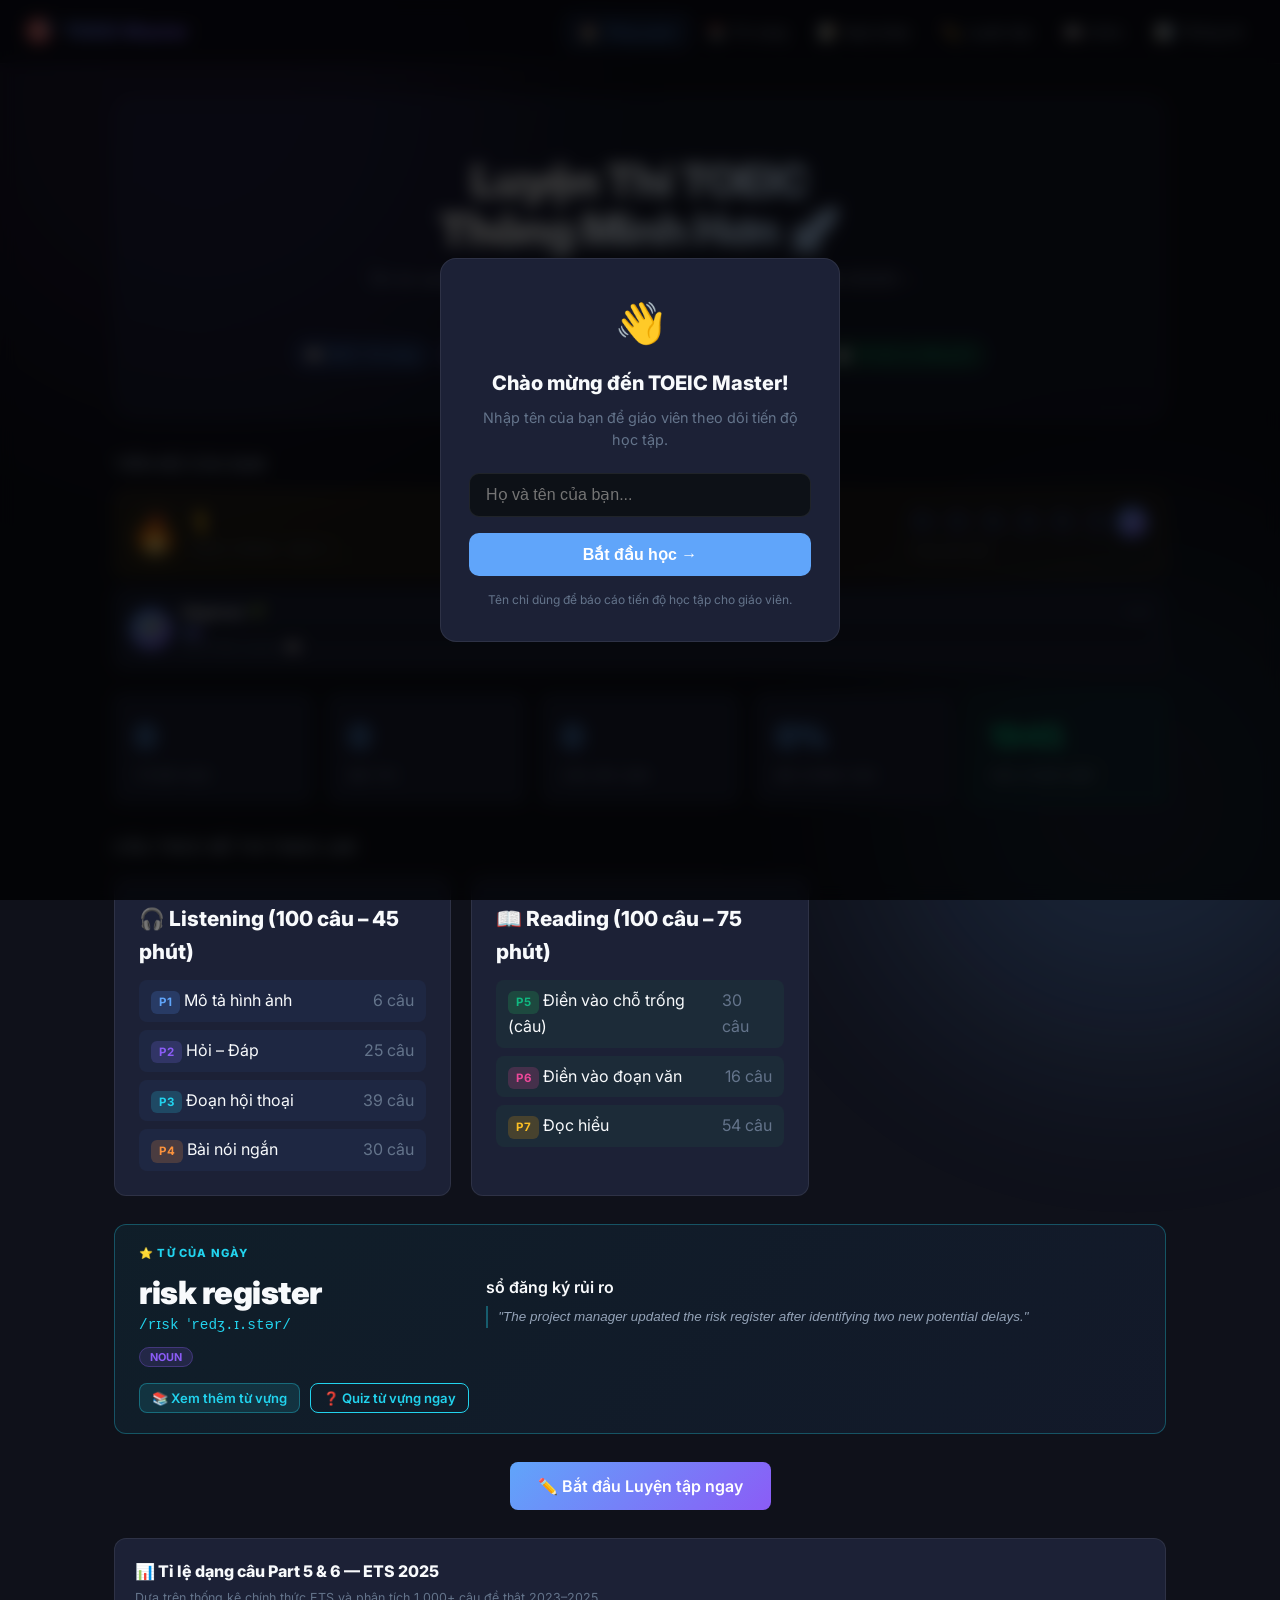
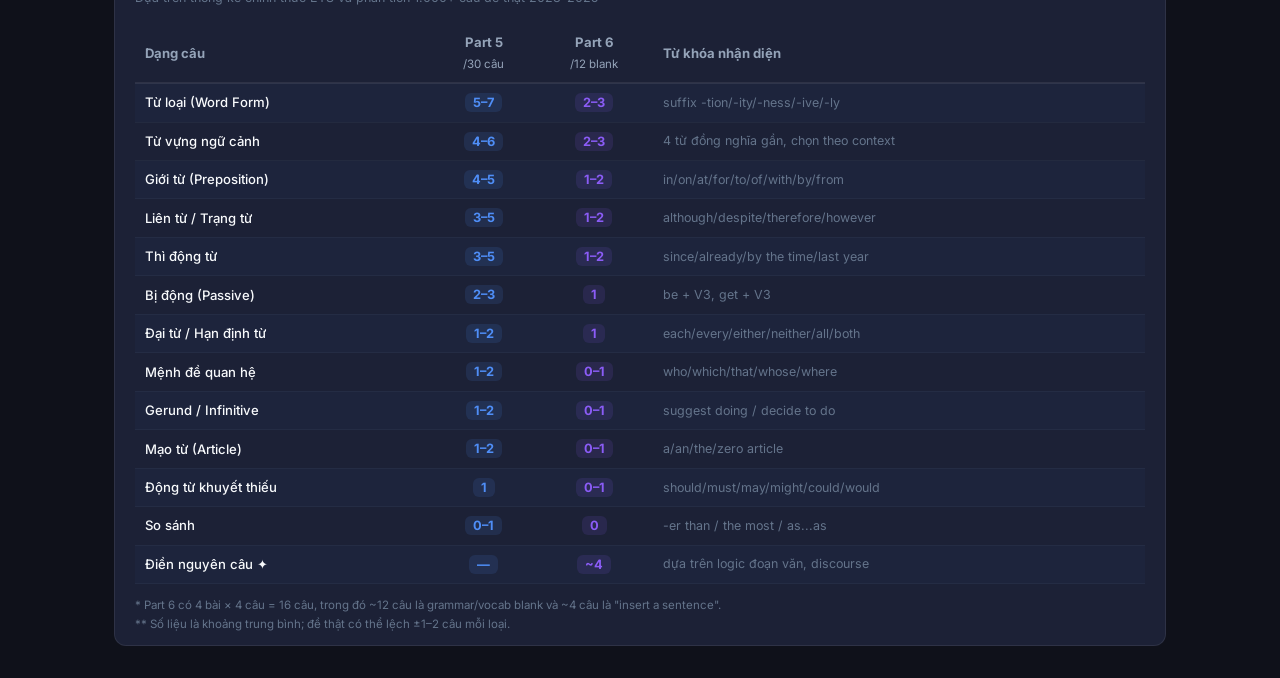
==== commit e00f4897: "Add files via upload" ====
--- a/index.html
+++ b/index.html
@@ -433,8 +433,9 @@
   <div class="page" id="page-units">
     <div class="section-header">
       <h1>📖 Học theo Unit</h1>
-      <p>Ôn từ vựng + ngữ pháp theo chủ đề có hệ thống. Nhấn vào Unit để xem chi tiết và luyện tập.</p>
-    </div>
+      <p>Ôn từ vựng + ngữ pháp theo chủ đề có hệ thống. Nhấn vào Unit để xem toàn bộ từ vựng và luyện tập.</p>
+    </div>
+    <div id="units-header"></div>
     <div id="units-grid" class="unit-grid"></div>
     <div id="unit-detail" style="display:none"></div>
   </div>
@@ -471,5 +472,7 @@
 <script src="data/data-questions.js"></script>
 <script src="data/data-questions-extra.js"></script>
 <script src="toeic-app.js"></script>
+<script src="tracker.js"></script>
+<script src="tracker-hook.js"></script>
 </body>
 </html>
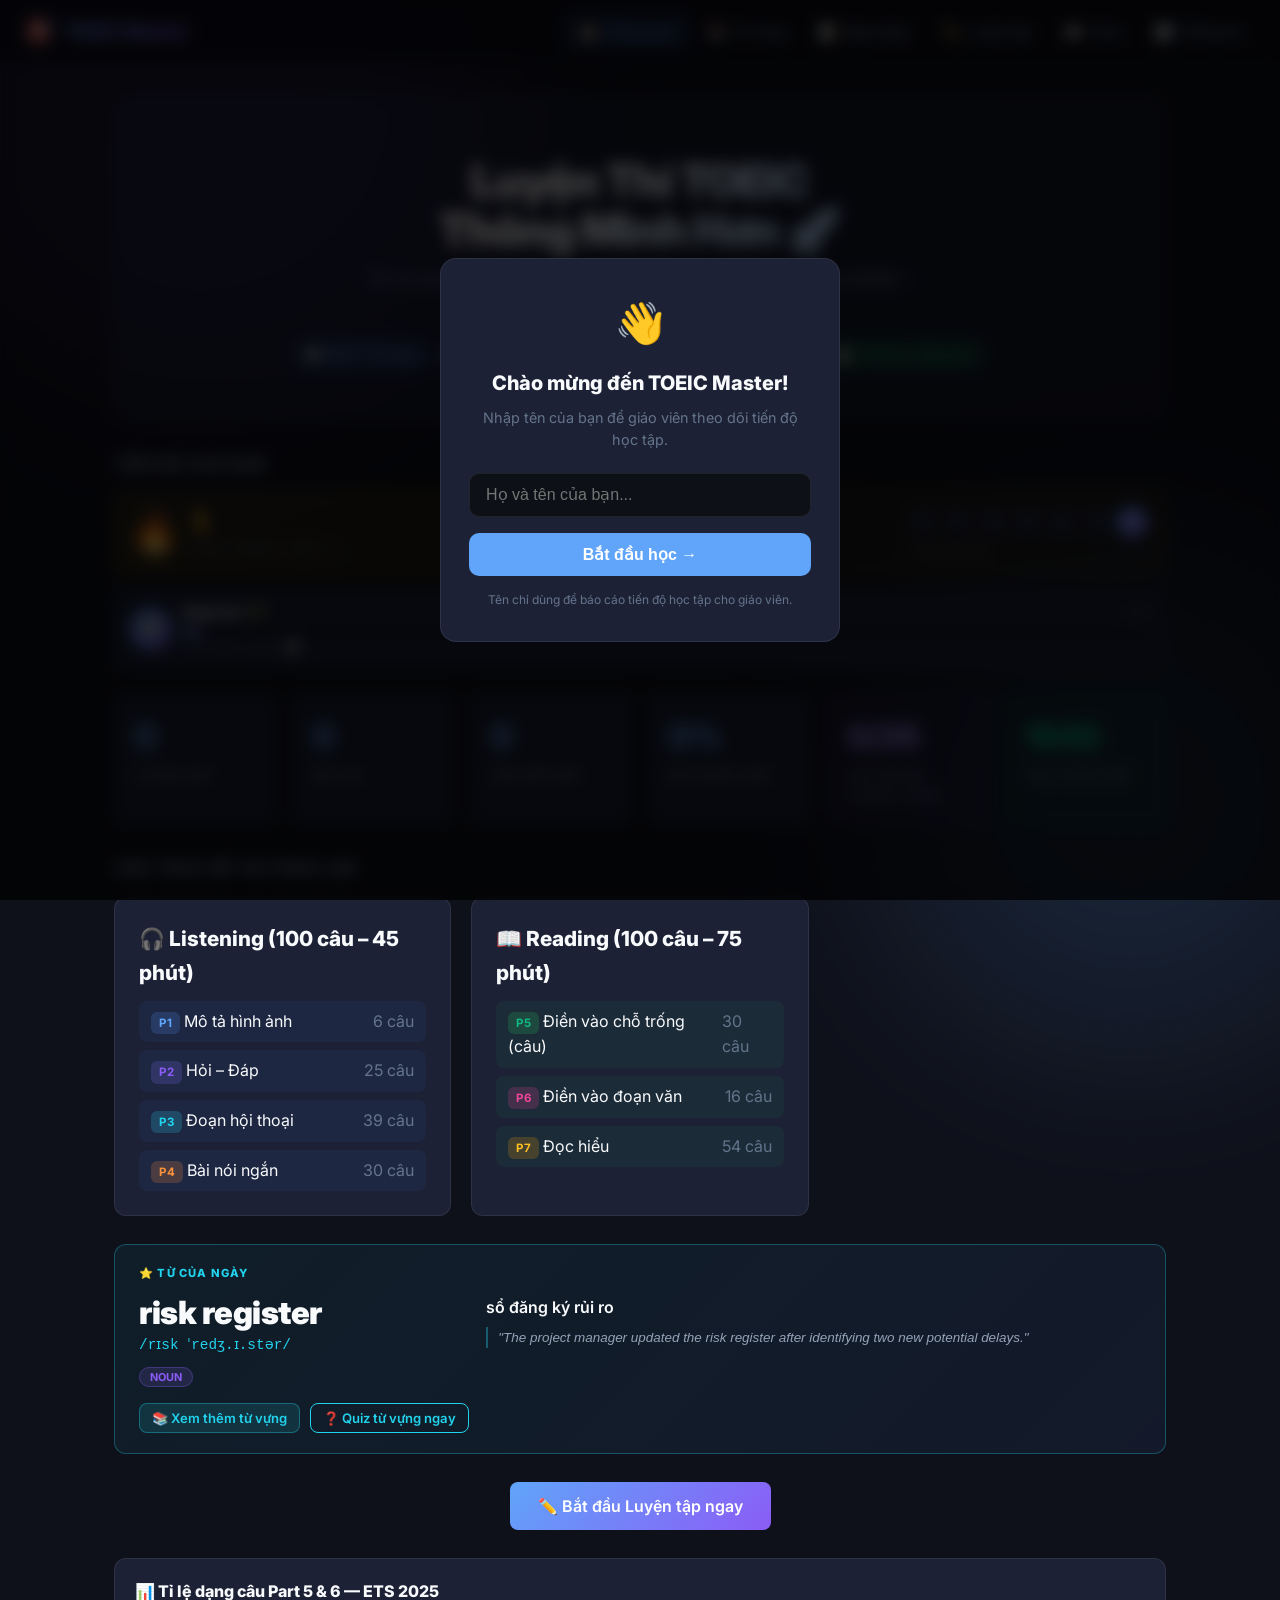
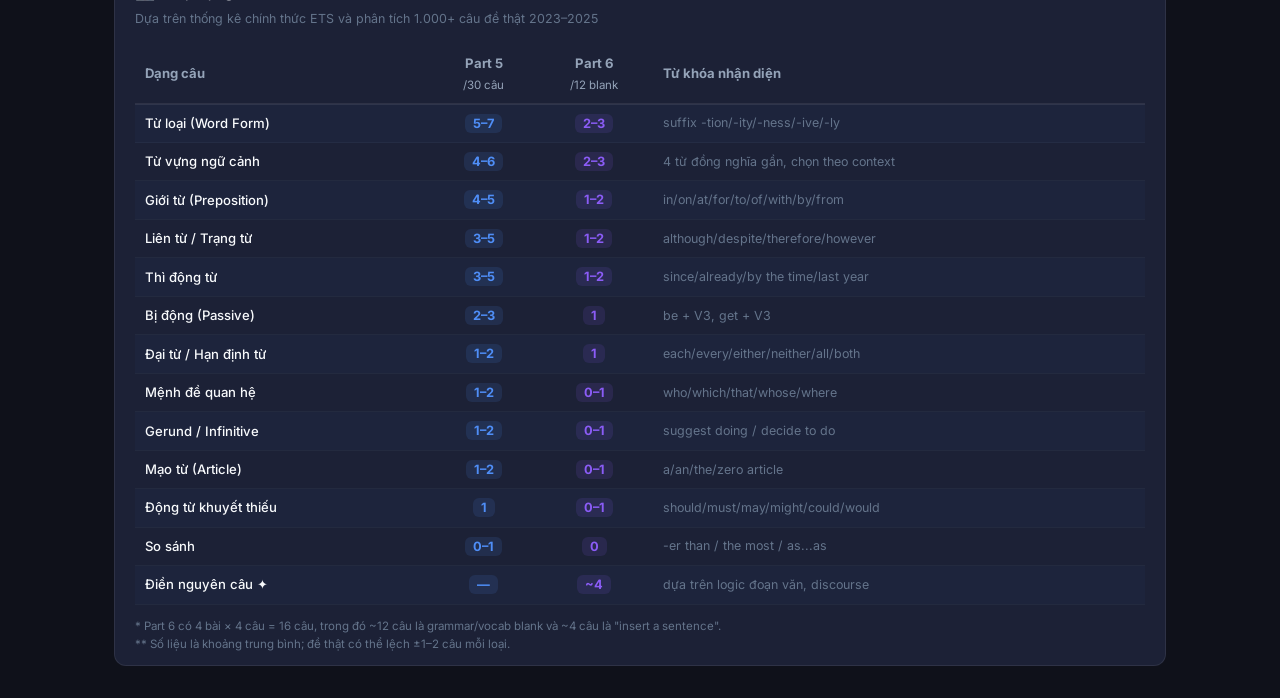
==== commit 000e47a4: "Add files via upload" ====
--- a/index.html
+++ b/index.html
@@ -52,6 +52,10 @@
       <div class="stat-card"><div class="stat-num" id="stat-tests">0</div><div class="stat-label">Bài thi</div></div>
       <div class="stat-card"><div class="stat-num" id="stat-questions">0</div><div class="stat-label">Câu đã làm</div></div>
       <div class="stat-card"><div class="stat-num" id="stat-accuracy">0%</div><div class="stat-label">Độ chính xác</div></div>
+      <div class="stat-card" style="border-color:rgba(139,92,246,.4);background:rgba(139,92,246,.06);cursor:pointer" onclick="App.navigate('grammar')" title="Xem chi tiết ngữ pháp">
+        <div class="stat-num" id="stat-grammar" style="color:#a78bfa">0/25</div>
+        <div class="stat-label" id="stat-grammar-label">Chủ đề đã thành thạo</div>
+      </div>
       <div class="stat-card" style="border-color:rgba(16,185,129,.4);background:rgba(16,185,129,.06)">
         <div class="stat-num" id="stat-unseen" style="color:#10b981">—</div>
         <div class="stat-label">Câu chưa gặp</div>
@@ -321,6 +325,7 @@
       <p>25 chủ điểm ngữ pháp trọng tâm thường xuất hiện trong Part 5, 6, 7 với giải thích tiếng Việt và ví dụ thực tế.</p>
     </div>
     <div id="grammar-nav" class="grammar-nav"></div>
+    <div id="grammar-spaced-alert"></div>
     <div id="grammar-content-area"></div>
   </div>
 
@@ -472,6 +477,8 @@
 <script src="data/data-questions.js"></script>
 <script src="data/data-questions-extra.js"></script>
 <script src="toeic-app.js"></script>
+<script src="transformation-drill.js"></script>
+<script src="word-form-drill.js"></script>
 <script src="tracker.js"></script>
 <script src="tracker-hook.js"></script>
 </body>
--- a/toeic-style.css
+++ b/toeic-style.css
@@ -1831,3 +1831,730 @@
 .ach-icon { font-size:1.8rem; flex-shrink:0; }
 .ach-name { font-size:.85rem; font-weight:700; }
 .ach-desc { font-size:.72rem; color:var(--text-muted); margin-top:2px; }
+
+/* ══════════════════════════════════════════════════════
+   GRAMMAR UPGRADES v2 — Progress, Breakdown, Spaced
+   ══════════════════════════════════════════════════════ */
+
+/* ── Mastery badges trên nav button ── */
+.gm-badge {
+  display: inline-flex;
+  align-items: center;
+  justify-content: center;
+  width: 16px;
+  height: 16px;
+  border-radius: 50%;
+  font-size: 0.65rem;
+  font-weight: 800;
+  margin-left: 5px;
+  vertical-align: middle;
+  line-height: 1;
+}
+.gm-mastered { background: rgba(16,185,129,0.25); color: #10b981; border: 1px solid rgba(16,185,129,0.5); }
+.gm-learning  { background: rgba(251,191,36,0.2);  color: #fbbf24; border: 1px solid rgba(251,191,36,0.45); }
+.gm-weak      { background: rgba(244,63,94,0.2);   color: #f43f5e; border: 1px solid rgba(244,63,94,0.4); }
+
+/* ── Grammar Progress Bar ── */
+.grammar-progress-bar-wrap {
+  background: var(--bg-card);
+  border: 1px solid var(--border);
+  border-radius: var(--radius-sm);
+  padding: 12px 16px;
+  margin-bottom: 14px;
+}
+.grammar-progress-bar-wrap.gpb-empty {
+  color: var(--text-muted);
+  font-size: 0.85rem;
+  text-align: center;
+}
+.gpb-top {
+  display: flex;
+  justify-content: space-between;
+  align-items: center;
+  margin-bottom: 8px;
+  flex-wrap: wrap;
+  gap: 4px;
+}
+.gpb-label { font-size: 0.83rem; color: var(--text-secondary); font-weight: 500; }
+.gpb-date  { font-size: 0.78rem; color: var(--text-muted); }
+.gpb-track {
+  height: 6px;
+  background: rgba(255,255,255,0.07);
+  border-radius: 3px;
+  overflow: hidden;
+}
+.gpb-fill {
+  height: 100%;
+  border-radius: 3px;
+  transition: width 0.5s ease;
+}
+
+/* ── Drill banner nâng cấp ── */
+.grammar-drill-banner {
+  display: flex;
+  align-items: center;
+  justify-content: space-between;
+  flex-wrap: wrap;
+  gap: 8px;
+  background: rgba(139,92,246,0.08);
+  border: 1px solid rgba(139,92,246,0.25);
+  border-radius: var(--radius-sm);
+  padding: 12px 16px;
+  margin-bottom: 20px;
+}
+.drill-banner-left { display: flex; align-items: center; gap: 8px; }
+.drill-banner-right { display: flex; align-items: center; gap: 6px; flex-wrap: wrap; }
+
+/* ── Spaced repetition alert banner ── */
+.grammar-spaced-banner {
+  display: flex;
+  align-items: flex-start;
+  gap: 12px;
+  background: rgba(251,191,36,0.07);
+  border: 1px solid rgba(251,191,36,0.3);
+  border-radius: var(--radius-sm);
+  padding: 14px 16px;
+  margin-bottom: 18px;
+  animation: fadeUp 0.3s ease;
+}
+.spaced-icon { font-size: 1.3rem; flex-shrink: 0; margin-top: 1px; }
+.spaced-content { font-size: 0.85rem; color: var(--text-secondary); line-height: 1.6; }
+.spaced-content strong { color: var(--warning); display: block; margin-bottom: 6px; font-size: 0.88rem; }
+.spaced-topic-btn {
+  display: inline-block;
+  padding: 4px 10px;
+  background: rgba(251,191,36,0.12);
+  border: 1px solid rgba(251,191,36,0.35);
+  border-radius: 6px;
+  color: var(--warning);
+  font-size: 0.78rem;
+  font-weight: 600;
+  cursor: pointer;
+  margin: 2px 4px 2px 0;
+  transition: var(--transition);
+  font-family: 'Inter', sans-serif;
+}
+.spaced-topic-btn:hover { background: rgba(251,191,36,0.22); }
+
+/* ── Question Breakdown section ── */
+.grammar-breakdown-section {
+  margin-top: 28px;
+  border-top: 1px solid var(--border);
+  padding-top: 24px;
+}
+.breakdown-header { margin-bottom: 18px; }
+.breakdown-title {
+  font-size: 1rem;
+  font-weight: 700;
+  color: var(--accent);
+  margin: 0 0 4px;
+}
+.breakdown-sub { font-size: 0.8rem; color: var(--text-muted); }
+.qb-list { display: flex; flex-direction: column; gap: 16px; }
+
+.qb-card {
+  background: rgba(255,255,255,0.03);
+  border: 1px solid var(--border);
+  border-radius: var(--radius-sm);
+  padding: 16px 18px;
+}
+.qb-num {
+  font-size: 0.72rem;
+  font-weight: 700;
+  color: var(--text-muted);
+  text-transform: uppercase;
+  letter-spacing: 0.5px;
+  margin-bottom: 8px;
+}
+.qb-sentence {
+  font-size: 0.95rem;
+  color: var(--text-primary);
+  font-weight: 500;
+  margin-bottom: 12px;
+  line-height: 1.55;
+}
+.qb-options { display: flex; flex-direction: column; gap: 6px; margin-bottom: 10px; }
+.qb-option {
+  display: flex;
+  align-items: center;
+  gap: 10px;
+  padding: 7px 12px;
+  border-radius: 6px;
+  font-size: 0.85rem;
+  border: 1px solid transparent;
+}
+.qb-correct {
+  background: rgba(16,185,129,0.1);
+  border-color: rgba(16,185,129,0.35);
+  color: #10b981;
+  font-weight: 600;
+}
+.qb-wrong {
+  background: transparent;
+  color: var(--text-muted);
+}
+.qb-letter {
+  font-weight: 700;
+  font-size: 0.78rem;
+  min-width: 16px;
+}
+.qb-tick { margin-left: auto; font-size: 0.85rem; }
+.qb-explanation {
+  font-size: 0.82rem;
+  color: var(--text-secondary);
+  background: rgba(79,142,247,0.07);
+  border-left: 3px solid var(--accent);
+  padding: 8px 12px;
+  border-radius: 0 6px 6px 0;
+  line-height: 1.5;
+}
+.breakdown-more {
+  margin-top: 12px;
+  font-size: 0.83rem;
+  color: var(--text-muted);
+}
+.link-btn {
+  background: none;
+  border: none;
+  color: var(--accent);
+  cursor: pointer;
+  font-size: 0.83rem;
+  font-weight: 600;
+  padding: 0;
+  text-decoration: underline;
+  font-family: 'Inter', sans-serif;
+}
+
+/* ── Inline quiz opt states (đã có nhưng bổ sung correct/wrong) ── */
+.quiz-opt-correct {
+  background: rgba(16,185,129,0.18) !important;
+  border-color: #10b981 !important;
+  color: #10b981 !important;
+}
+.quiz-opt-wrong {
+  background: rgba(244,63,94,0.15) !important;
+  border-color: #f43f5e !important;
+  color: #f43f5e !important;
+}
+
+/* ══════════════════════════════════════════════════════
+   TRANSFORMATION DRILL – Overlay UI
+   ══════════════════════════════════════════════════════ */
+
+#transform-overlay {
+  position: fixed;
+  inset: 0;
+  z-index: 10500;
+  display: flex;
+  align-items: center;
+  justify-content: center;
+  padding: 16px;
+  pointer-events: none;
+  opacity: 0;
+  transition: opacity 0.25s ease;
+}
+#transform-overlay.td-visible {
+  opacity: 1;
+  pointer-events: all;
+}
+
+.td-backdrop {
+  position: absolute;
+  inset: 0;
+  background: rgba(0,0,0,0.72);
+  backdrop-filter: blur(6px);
+}
+
+.td-modal {
+  position: relative;
+  z-index: 1;
+  background: var(--bg-card);
+  border: 1px solid var(--border);
+  border-radius: 18px;
+  width: 100%;
+  max-width: 560px;
+  max-height: 90vh;
+  overflow-y: auto;
+  display: flex;
+  flex-direction: column;
+  transform: translateY(20px) scale(0.97);
+  transition: transform 0.3s cubic-bezier(0.34, 1.56, 0.64, 1);
+  box-shadow: 0 24px 60px rgba(0,0,0,0.6);
+}
+#transform-overlay.td-visible .td-modal {
+  transform: translateY(0) scale(1);
+}
+
+/* Header */
+.td-header {
+  display: flex;
+  align-items: center;
+  justify-content: space-between;
+  padding: 18px 20px 14px;
+  border-bottom: 1px solid var(--border);
+  flex-shrink: 0;
+}
+.td-header-left { display: flex; align-items: center; gap: 12px; flex-wrap: wrap; }
+.td-badge {
+  background: rgba(99,102,241,0.18);
+  border: 1px solid rgba(99,102,241,0.4);
+  border-radius: 8px;
+  padding: 4px 10px;
+  font-size: 0.78rem;
+  font-weight: 700;
+  color: #818cf8;
+  letter-spacing: 0.3px;
+}
+.td-progress-text { font-size: 0.82rem; color: var(--text-muted); font-weight: 500; }
+.td-close {
+  background: none;
+  border: none;
+  color: var(--text-muted);
+  font-size: 1rem;
+  cursor: pointer;
+  padding: 4px 8px;
+  border-radius: 6px;
+  transition: var(--transition);
+  font-family: 'Inter', sans-serif;
+}
+.td-close:hover { color: var(--text-primary); background: rgba(255,255,255,0.07); }
+
+/* Progress bar */
+.td-progress-bar {
+  height: 3px;
+  background: rgba(255,255,255,0.06);
+  flex-shrink: 0;
+}
+.td-progress-fill {
+  height: 100%;
+  background: linear-gradient(90deg, #6366f1, #8b5cf6);
+  border-radius: 2px;
+  transition: width 0.4s ease;
+}
+
+/* Body */
+.td-body {
+  padding: 22px 22px 8px;
+  flex: 1;
+}
+
+/* Tag */
+.td-tag {
+  display: inline-block;
+  padding: 3px 10px;
+  background: rgba(139,92,246,0.13);
+  border: 1px solid rgba(139,92,246,0.3);
+  border-radius: 6px;
+  font-size: 0.72rem;
+  font-weight: 700;
+  color: var(--accent-2);
+  margin-bottom: 12px;
+  letter-spacing: 0.3px;
+  text-transform: uppercase;
+}
+
+/* Instruction */
+.td-instruction {
+  font-size: 0.88rem;
+  font-weight: 700;
+  color: var(--text-secondary);
+  margin-bottom: 14px;
+  letter-spacing: 0.2px;
+}
+
+/* Prompt box */
+.td-prompt-box {
+  background: rgba(255,255,255,0.03);
+  border: 1px solid var(--border);
+  border-left: 3px solid rgba(99,102,241,0.6);
+  border-radius: 0 8px 8px 0;
+  padding: 12px 14px;
+  margin-bottom: 16px;
+}
+.td-prompt-label {
+  font-size: 0.68rem;
+  font-weight: 700;
+  color: var(--text-muted);
+  text-transform: uppercase;
+  letter-spacing: 0.5px;
+  margin-bottom: 6px;
+}
+.td-prompt {
+  font-size: 0.88rem;
+  color: var(--text-secondary);
+  line-height: 1.6;
+}
+
+/* Question */
+.td-question {
+  font-size: 0.97rem;
+  font-weight: 600;
+  color: var(--text-primary);
+  line-height: 1.65;
+  margin-bottom: 14px;
+}
+.td-blank {
+  display: inline-block;
+  border-bottom: 2px solid var(--accent);
+  min-width: 80px;
+  color: var(--accent);
+  font-weight: 700;
+  padding: 0 4px;
+}
+
+/* Hint */
+.td-hint-wrap { margin-bottom: 16px; }
+.td-hint-btn {
+  background: none;
+  border: 1px dashed rgba(251,191,36,0.4);
+  border-radius: 7px;
+  color: var(--warning);
+  font-size: 0.78rem;
+  font-weight: 600;
+  padding: 5px 12px;
+  cursor: pointer;
+  transition: var(--transition);
+  font-family: 'Inter', sans-serif;
+}
+.td-hint-btn:hover { background: rgba(251,191,36,0.1); }
+.td-hint {
+  margin-top: 8px;
+  padding: 8px 12px;
+  background: rgba(251,191,36,0.07);
+  border-left: 3px solid var(--warning);
+  border-radius: 0 6px 6px 0;
+  font-size: 0.82rem;
+  color: var(--text-secondary);
+  line-height: 1.5;
+}
+
+/* Options */
+.td-options { display: flex; flex-direction: column; gap: 8px; margin-bottom: 14px; }
+.td-option {
+  display: flex;
+  align-items: center;
+  gap: 12px;
+  padding: 11px 14px;
+  background: rgba(255,255,255,0.03);
+  border: 1px solid var(--border);
+  border-radius: 10px;
+  cursor: pointer;
+  font-size: 0.9rem;
+  color: var(--text-primary);
+  text-align: left;
+  transition: var(--transition);
+  font-family: 'Inter', sans-serif;
+  font-weight: 500;
+}
+.td-option:hover:not(:disabled) {
+  border-color: var(--accent);
+  background: rgba(79,142,247,0.08);
+}
+.td-option:disabled { cursor: default; }
+.td-opt-letter {
+  width: 24px;
+  height: 24px;
+  border-radius: 6px;
+  background: rgba(255,255,255,0.07);
+  display: flex;
+  align-items: center;
+  justify-content: center;
+  font-size: 0.72rem;
+  font-weight: 800;
+  flex-shrink: 0;
+}
+.td-option.td-correct {
+  background: rgba(16,185,129,0.12);
+  border-color: rgba(16,185,129,0.5);
+  color: #10b981;
+}
+.td-option.td-correct .td-opt-letter { background: rgba(16,185,129,0.25); color: #10b981; }
+.td-option.td-wrong {
+  background: rgba(244,63,94,0.1);
+  border-color: rgba(244,63,94,0.4);
+  color: #f43f5e;
+}
+.td-option.td-wrong .td-opt-letter { background: rgba(244,63,94,0.2); color: #f43f5e; }
+
+/* Explanation */
+.td-explanation {
+  display: flex;
+  gap: 10px;
+  padding: 12px 14px;
+  background: rgba(79,142,247,0.07);
+  border: 1px solid rgba(79,142,247,0.2);
+  border-radius: 10px;
+  margin-bottom: 6px;
+  animation: fadeUp 0.2s ease;
+}
+.td-exp-icon { font-size: 1rem; flex-shrink: 0; margin-top: 1px; }
+.td-exp-text { font-size: 0.83rem; color: var(--text-secondary); line-height: 1.6; }
+
+/* Footer */
+.td-footer {
+  padding: 14px 22px 20px;
+  display: flex;
+  gap: 10px;
+  flex-shrink: 0;
+  border-top: 1px solid var(--border);
+}
+.td-btn-next, .td-btn-retry, .td-btn-close {
+  padding: 12px 20px;
+  border-radius: 10px;
+  font-size: 0.9rem;
+  font-weight: 700;
+  cursor: pointer;
+  border: none;
+  transition: var(--transition);
+  font-family: 'Inter', sans-serif;
+}
+.td-btn-next {
+  flex: 1;
+  background: linear-gradient(135deg, #6366f1, #8b5cf6);
+  color: #fff;
+}
+.td-btn-next:hover { opacity: 0.9; transform: translateY(-1px); }
+.td-btn-retry {
+  flex: 1;
+  background: rgba(79,142,247,0.15);
+  border: 1px solid rgba(79,142,247,0.4);
+  color: var(--accent);
+}
+.td-btn-retry:hover { background: rgba(79,142,247,0.25); }
+.td-btn-close {
+  flex: 1;
+  background: rgba(16,185,129,0.15);
+  border: 1px solid rgba(16,185,129,0.4);
+  color: var(--success);
+}
+.td-btn-close:hover { background: rgba(16,185,129,0.25); }
+
+/* Result screen */
+.td-result-wrap { text-align: center; padding: 12px 0 8px; }
+.td-result-icon { font-size: 3rem; margin-bottom: 10px; }
+.td-result-grade { font-size: 1.3rem; font-weight: 800; margin-bottom: 6px; }
+.td-result-score { font-size: 2rem; font-weight: 900; color: var(--text-primary); }
+.td-result-sub { font-size: 0.82rem; color: var(--text-muted); margin-top: 4px; margin-bottom: 20px; }
+.td-result-breakdown { text-align: left; margin-top: 4px; }
+.td-bd-title {
+  font-size: 0.72rem;
+  font-weight: 700;
+  color: var(--text-muted);
+  text-transform: uppercase;
+  letter-spacing: 0.5px;
+  margin-bottom: 8px;
+}
+.td-bd-row {
+  padding: 6px 0;
+  border-bottom: 1px solid var(--border);
+  display: flex;
+  justify-content: space-between;
+  align-items: center;
+}
+.td-bd-tag { font-size: 0.8rem; color: var(--text-secondary); }
+
+/* Grammar page - Transform Drill button */
+.btn-transform-drill {
+  background: linear-gradient(135deg, rgba(99,102,241,0.15), rgba(139,92,246,0.15));
+  border: 1px solid rgba(99,102,241,0.4) !important;
+  color: #818cf8 !important;
+  font-weight: 700;
+}
+.btn-transform-drill:hover {
+  background: linear-gradient(135deg, rgba(99,102,241,0.28), rgba(139,92,246,0.28)) !important;
+}
+
+@media (max-width: 480px) {
+  .td-modal { border-radius: 14px; max-height: 95vh; }
+  .td-body { padding: 16px 16px 6px; }
+  .td-footer { padding: 12px 16px 16px; flex-wrap: wrap; }
+}
+
+/* ══════════════════════════════════════════════════════
+   LUYỆN TỪ LOẠI – Word Form Drill Overlay
+   ══════════════════════════════════════════════════════ */
+
+#wf-overlay {
+  position: fixed; inset: 0; z-index: 10600;
+  display: flex; align-items: center; justify-content: center; padding: 16px;
+  pointer-events: none; opacity: 0; transition: opacity 0.25s ease;
+}
+#wf-overlay.wf-visible { opacity: 1; pointer-events: all; }
+
+.wf-backdrop {
+  position: absolute; inset: 0;
+  background: rgba(0,0,0,0.74); backdrop-filter: blur(6px);
+}
+.wf-modal {
+  position: relative; z-index: 1;
+  background: var(--bg-card); border: 1px solid var(--border);
+  border-radius: 18px; width: 100%; max-width: 580px; max-height: 90vh;
+  overflow-y: auto; display: flex; flex-direction: column;
+  transform: translateY(20px) scale(0.97);
+  transition: transform 0.3s cubic-bezier(0.34, 1.56, 0.64, 1);
+  box-shadow: 0 24px 60px rgba(0,0,0,0.6);
+}
+#wf-overlay.wf-visible .wf-modal { transform: translateY(0) scale(1); }
+
+.wf-header {
+  display: flex; align-items: center; justify-content: space-between;
+  padding: 18px 20px 14px; border-bottom: 1px solid var(--border); flex-shrink: 0;
+}
+.wf-header-left { display: flex; align-items: center; gap: 12px; flex-wrap: wrap; }
+.wf-badge {
+  background: rgba(59,130,246,0.15); border: 1px solid rgba(59,130,246,0.4);
+  border-radius: 8px; padding: 4px 10px; font-size: 0.78rem;
+  font-weight: 700; color: #60a5fa; letter-spacing: 0.3px;
+}
+.wf-prog-text { font-size: 0.82rem; color: var(--text-muted); font-weight: 500; }
+.wf-close {
+  background: none; border: none; color: var(--text-muted); font-size: 1rem;
+  cursor: pointer; padding: 4px 8px; border-radius: 6px; transition: var(--transition);
+  font-family: 'Inter', sans-serif;
+}
+.wf-close:hover { color: var(--text-primary); background: rgba(255,255,255,0.07); }
+
+.wf-progress-bar { height: 3px; background: rgba(255,255,255,0.06); flex-shrink: 0; }
+.wf-progress-fill {
+  height: 100%; background: linear-gradient(90deg, #3b82f6, #60a5fa);
+  border-radius: 2px; transition: width 0.4s ease;
+}
+
+.wf-body { padding: 20px 22px 8px; flex: 1; }
+
+/* Nhóm từ */
+.wf-family {
+  font-size: 0.78rem; color: var(--text-muted); margin-bottom: 14px;
+  padding: 6px 12px; background: rgba(255,255,255,0.03);
+  border-radius: 7px; border: 1px solid var(--border);
+}
+.wf-family em { color: var(--text-secondary); font-style: normal; font-weight: 600; }
+
+/* Câu có chỗ trống */
+.wf-sentence {
+  font-size: 1rem; font-weight: 600; color: var(--text-primary);
+  line-height: 1.7; margin-bottom: 14px;
+}
+.wf-blank {
+  display: inline-block; border-bottom: 2.5px solid #3b82f6;
+  min-width: 80px; color: #60a5fa; font-weight: 800;
+  padding: 0 4px; letter-spacing: 1px;
+}
+
+/* Hộp tín hiệu vị trí */
+.wf-signal-box {
+  background: rgba(251,191,36,0.07); border: 1px solid rgba(251,191,36,0.28);
+  border-radius: 8px; padding: 10px 14px; margin-bottom: 12px;
+  display: flex; flex-direction: column; gap: 4px;
+}
+.wf-signal-label {
+  font-size: 0.68rem; font-weight: 800; color: var(--warning);
+  text-transform: uppercase; letter-spacing: 0.5px;
+}
+.wf-signal-text { font-size: 0.83rem; color: var(--text-secondary); line-height: 1.5; }
+
+/* Từ loại cần điền */
+.wf-pos-target {
+  font-size: 0.83rem; color: var(--text-muted);
+  margin-bottom: 14px; display: flex; align-items: center; gap: 8px;
+  flex-wrap: wrap;
+}
+.wf-pos-badge {
+  display: inline-block; padding: 3px 12px; border-radius: 20px;
+  font-size: 0.78rem; font-weight: 800; border: 1px solid;
+  letter-spacing: 0.3px;
+}
+
+/* Đáp án */
+.wf-options { display: flex; flex-direction: column; gap: 8px; margin-bottom: 12px; }
+.wf-option {
+  display: flex; align-items: center; gap: 12px; padding: 10px 14px;
+  background: rgba(255,255,255,0.03); border: 1px solid var(--border);
+  border-radius: 10px; cursor: pointer; font-size: 0.9rem;
+  color: var(--text-primary); text-align: left; transition: var(--transition);
+  font-family: 'Inter', sans-serif; font-weight: 500;
+}
+.wf-option:hover:not(:disabled) { border-color: #3b82f6; background: rgba(59,130,246,0.08); }
+.wf-option:disabled { cursor: default; }
+.wf-opt-letter {
+  width: 24px; height: 24px; border-radius: 6px;
+  background: rgba(255,255,255,0.07); display: flex; align-items: center;
+  justify-content: center; font-size: 0.72rem; font-weight: 800; flex-shrink: 0;
+}
+.wf-option.wf-correct { background: rgba(16,185,129,0.12); border-color: rgba(16,185,129,0.5); color: #10b981; }
+.wf-option.wf-correct .wf-opt-letter { background: rgba(16,185,129,0.25); color: #10b981; }
+.wf-option.wf-wrong   { background: rgba(244,63,94,0.1);  border-color: rgba(244,63,94,0.4);  color: #f43f5e; }
+.wf-option.wf-wrong   .wf-opt-letter { background: rgba(244,63,94,0.2); color: #f43f5e; }
+
+/* Giải thích */
+.wf-explanation {
+  display: flex; gap: 10px; padding: 12px 14px;
+  background: rgba(59,130,246,0.07); border: 1px solid rgba(59,130,246,0.2);
+  border-radius: 10px; margin-bottom: 6px; animation: fadeUp 0.2s ease;
+}
+.wf-exp-icon { font-size: 1rem; flex-shrink: 0; margin-top: 1px; }
+.wf-exp-main { font-size: 0.83rem; color: var(--text-secondary); line-height: 1.6; margin-bottom: 6px; }
+.wf-exp-tip {
+  font-size: 0.8rem; color: var(--text-muted); line-height: 1.5;
+  padding-top: 6px; border-top: 1px solid rgba(255,255,255,0.06);
+}
+.wf-exp-tip strong { color: var(--warning); }
+
+/* Footer */
+.wf-footer {
+  padding: 14px 22px 20px; display: flex; gap: 10px;
+  flex-shrink: 0; border-top: 1px solid var(--border);
+}
+.wf-btn-next, .wf-btn-retry, .wf-btn-done {
+  padding: 12px 20px; border-radius: 10px; font-size: 0.9rem;
+  font-weight: 700; cursor: pointer; border: none; transition: var(--transition);
+  font-family: 'Inter', sans-serif;
+}
+.wf-btn-next  { flex: 1; background: linear-gradient(135deg, #2563eb, #3b82f6); color: #fff; }
+.wf-btn-next:hover { opacity: 0.9; transform: translateY(-1px); }
+.wf-btn-retry { flex: 1; background: rgba(79,142,247,0.15); border: 1px solid rgba(79,142,247,0.4); color: var(--accent); }
+.wf-btn-retry:hover { background: rgba(79,142,247,0.25); }
+.wf-btn-done  { flex: 1; background: rgba(16,185,129,0.15); border: 1px solid rgba(16,185,129,0.4); color: var(--success); }
+.wf-btn-done:hover { background: rgba(16,185,129,0.25); }
+
+/* Kết quả */
+.wf-result-wrap { text-align: center; padding: 12px 0 8px; }
+.wf-result-icon  { font-size: 3rem; margin-bottom: 10px; }
+.wf-result-grade { font-size: 1.3rem; font-weight: 800; margin-bottom: 6px; }
+.wf-result-score { font-size: 2rem; font-weight: 900; color: var(--text-primary); }
+.wf-result-sub   { font-size: 0.82rem; color: var(--text-muted); margin-top: 4px; margin-bottom: 14px; }
+.wf-result-pos   { display: flex; flex-wrap: wrap; gap: 8px; justify-content: center; }
+.wf-stat-pill {
+  padding: 4px 12px; border-radius: 20px; font-size: 0.78rem;
+  font-weight: 700; border: 1px solid;
+}
+
+/* Nút Luyện từ loại trên banner */
+.btn-word-form-drill {
+  background: linear-gradient(135deg, rgba(59,130,246,0.15), rgba(96,165,250,0.15));
+  border: 1px solid rgba(59,130,246,0.4) !important;
+  color: #60a5fa !important; font-weight: 700;
+}
+.btn-word-form-drill:hover {
+  background: linear-gradient(135deg, rgba(59,130,246,0.28), rgba(96,165,250,0.28)) !important;
+}
+
+@media (max-width: 480px) {
+  .wf-modal { border-radius: 14px; max-height: 95vh; }
+  .wf-body  { padding: 14px 14px 6px; }
+  .wf-footer { padding: 12px 14px 16px; flex-wrap: wrap; }
+}
+
+/* ══════════════════════════════════════════════
+   GRAMMAR FOCUS CARD (trang Luyện tập)
+   ══════════════════════════════════════════════ */
+.grammar-focus-card {
+  border-color: rgba(16,185,129,0.45) !important;
+  background: rgba(16,185,129,0.06) !important;
+}
+.grammar-focus-card .opt-icon { filter: none; }
+.grammar-focus-card h3 { color: #10b981; }
+
+/* Stat card clickable */
+.stat-card[onclick] { cursor: pointer; }
+.stat-card[onclick]:hover { border-color: rgba(167,139,250,0.7) !important; transform: translateY(-2px); }
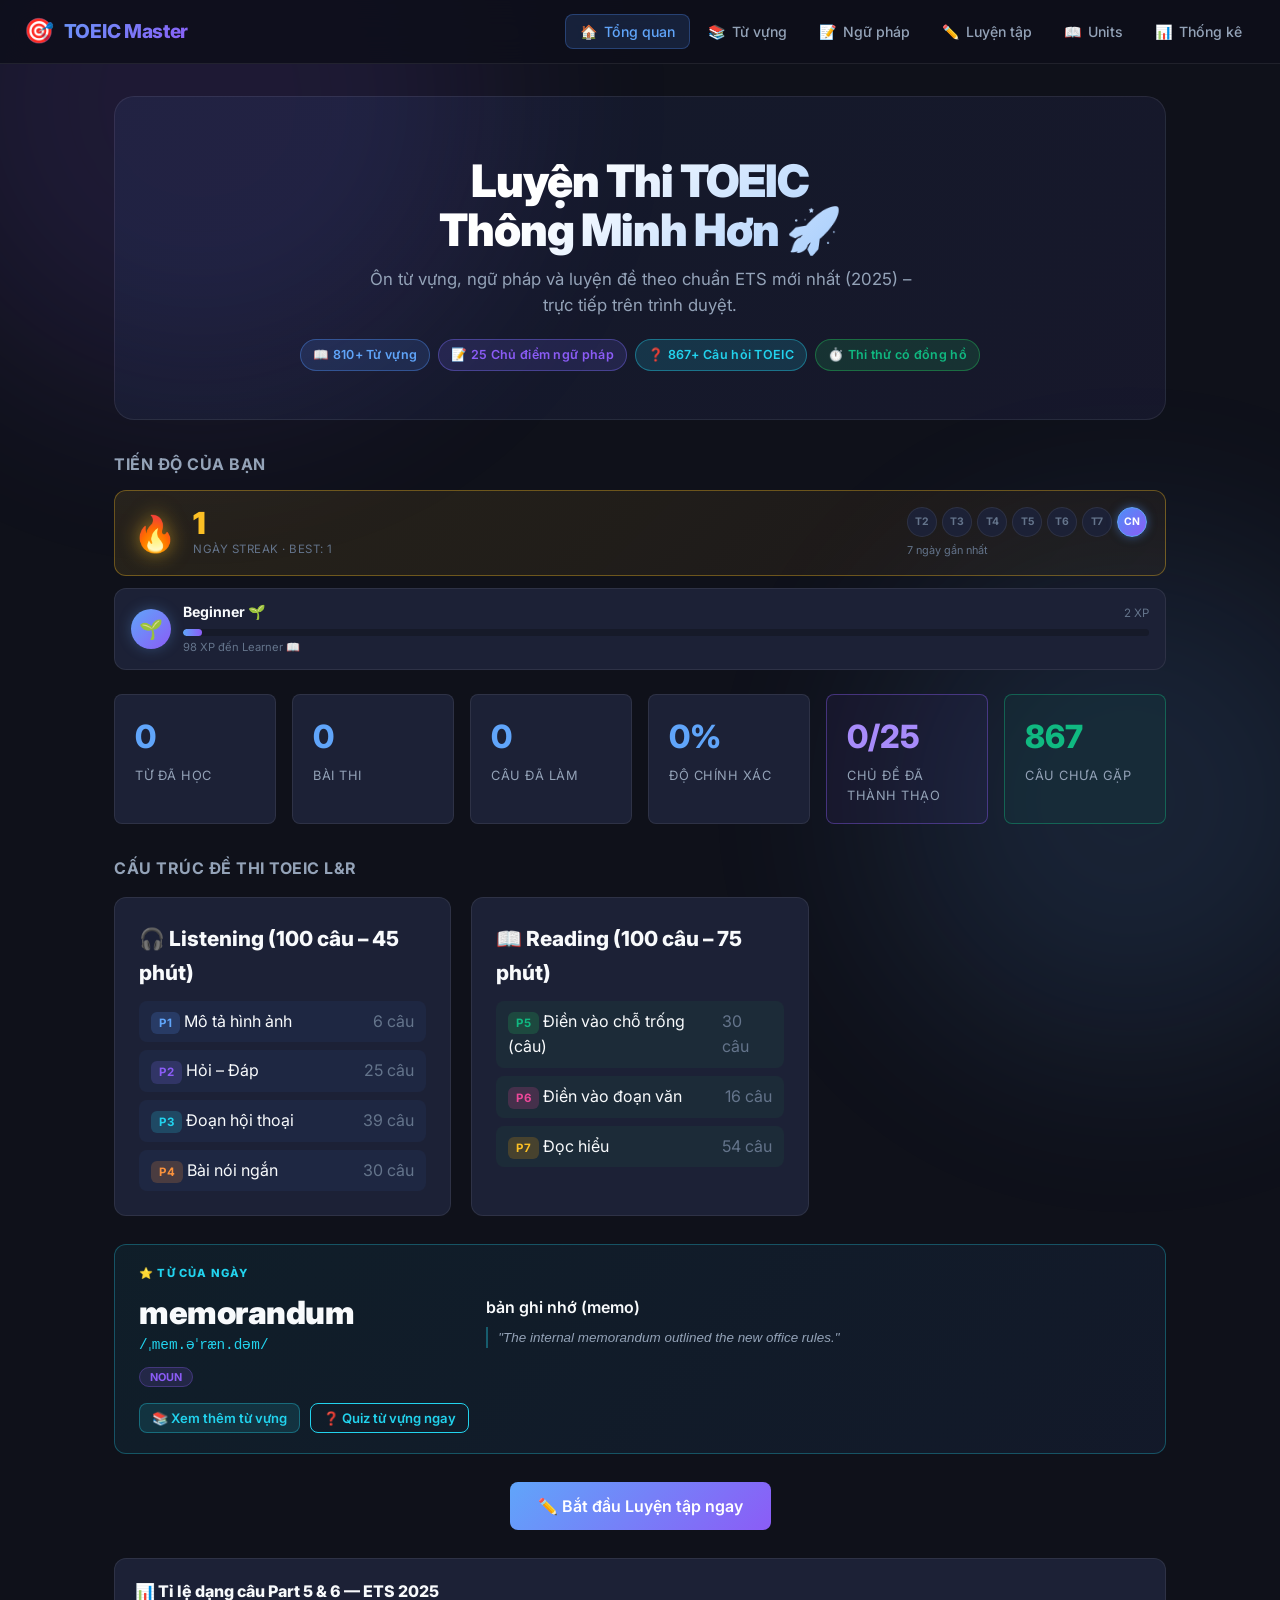
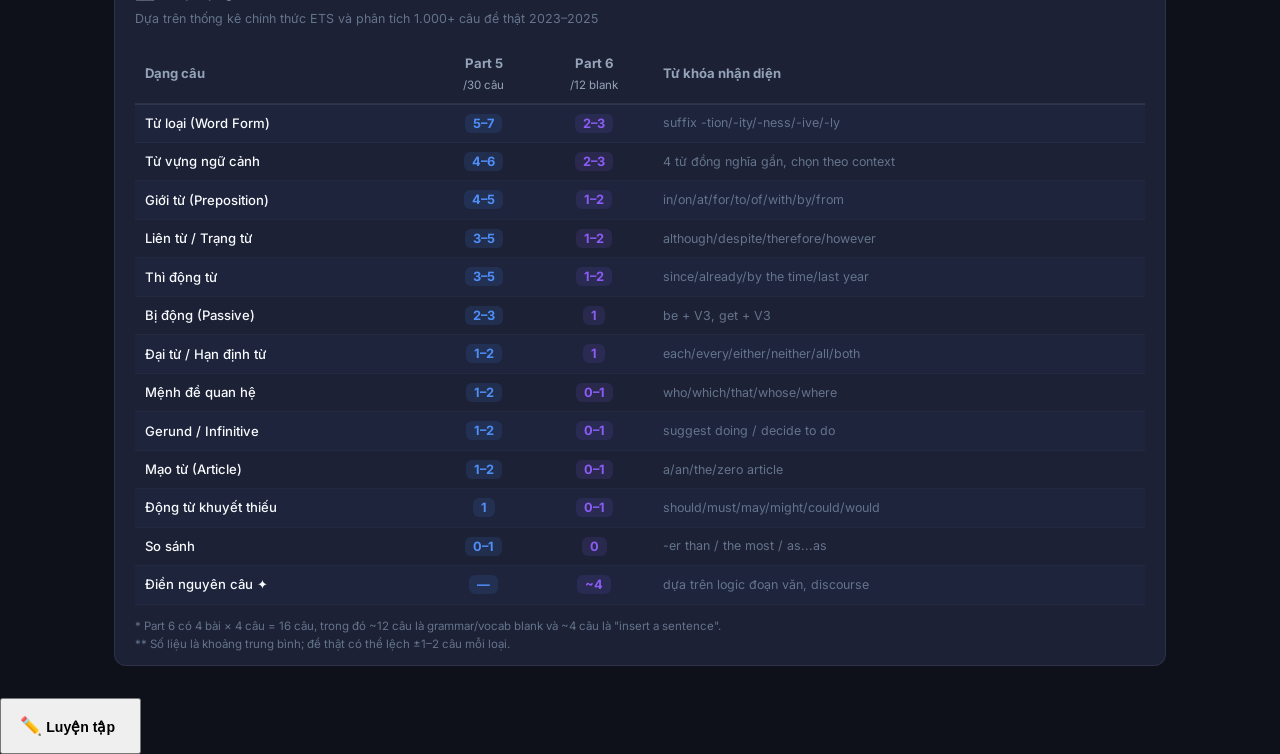
==== commit 1b3cd076: "Add files via upload" ====
--- a/index.html
+++ b/index.html
@@ -89,6 +89,13 @@
           <div class="wotd-word" id="wotd-word">—</div>
           <div class="wotd-phonetic" id="wotd-phonetic"></div>
           <span class="wotd-type" id="wotd-type"></span>
+          <button id="wotd-speak-btn" title="Phát âm"
+            style="display:none;margin-top:8px;align-items:center;gap:5px;
+                   background:rgba(79,142,247,0.12);border:1px solid rgba(79,142,247,0.35);
+                   border-radius:16px;padding:4px 14px;cursor:pointer;
+                   color:var(--accent);font-size:0.82rem;font-weight:600;">
+            🔊 Phát âm
+          </button>
         </div>
         <div style="flex:2;min-width:200px">
           <div class="wotd-meaning" id="wotd-meaning"></div>
@@ -162,163 +169,49 @@
 
   <!-- ─── VOCAB PAGE ─── -->
   <div class="page" id="page-vocab">
-    <div class="section-header">
-      <h1>📚 Từ vựng TOEIC</h1>
-      <p>Từ vựng được phân loại theo chủ đề thường gặp trong đề thi ETS. Nhấn vào thẻ để xem chi tiết.</p>
-    </div>
-    <!-- Vocab mode buttons -->
+    <!-- Dictionary Hero -->
+    <div class="dict-hero">
+      <div class="dict-hero-left">
+        <div class="dict-hero-title">📖 Từ điển TOEIC</div>
+        <div class="dict-hero-sub">Tra cứu tức thì · Lọc theo trạng thái · Luyện tập đa dạng</div>
+      </div>
+      <div class="dict-hero-stats" id="dict-hero-stats">
+        <div class="dict-stat-pill dict-stat-known"><span id="dict-stat-known-num">0</span><span>Đã thuộc</span></div>
+        <div class="dict-stat-pill dict-stat-review"><span id="dict-stat-review-num">0</span><span>Cần ôn</span></div>
+        <div class="dict-stat-pill dict-stat-new"><span id="dict-stat-new-num">0</span><span>Chưa học</span></div>
+      </div>
+    </div>
+
+    <!-- Search bar – prominent -->
+    <div class="dict-search-wrap">
+      <span class="dict-search-icon">🔍</span>
+      <input id="vocab-search" type="text" class="dict-search-input" placeholder="Tìm từ bất kỳ — nhập tiếng Anh hoặc tiếng Việt...">
+      <span id="vocab-count" class="dict-search-count"></span>
+    </div>
+
+    <!-- Practice modes -->
     <div class="vocab-mode-bar">
-      <button id="btn-flashcard" class="vocab-mode-btn active-mode" data-mode="flashcard">🃏 Flashcard</button>
+      <button id="btn-flashcard" class="vocab-mode-btn active-mode" data-mode="flashcard">🃏 Flashcard SRS</button>
       <button id="btn-vocab-quiz" class="vocab-mode-btn" data-mode="quiz" onclick="App.openVocabQuiz()">❓ Quiz 4 đáp án</button>
       <button id="btn-vocab-fill" class="vocab-mode-btn" data-mode="fill" onclick="App.openVocabFill()">✏️ Điền từ</button>
       <button id="btn-vocab-match" class="vocab-mode-btn" data-mode="match" onclick="App.openVocabMatch()">🔗 Ghép cặp</button>
-    </div>
-    <div style="display:flex;align-items:center;gap:12px;margin-bottom:16px;flex-wrap:wrap;">
-      <div style="flex:1;min-width:200px;position:relative;">
-        <input id="vocab-search" type="text" placeholder="🔍 Tìm từ vựng..." style="width:100%;padding:10px 16px;background:var(--bg-card);border:1px solid var(--border);border-radius:var(--radius-sm);color:var(--text-primary);font-family:'Inter',sans-serif;font-size:0.9rem;outline:none;">
-      </div>
-      <span id="vocab-count" style="color:var(--text-muted);font-size:0.85rem;white-space:nowrap"></span>
-    </div>
-
-    <!-- Flashcard Overlay -->
-    <div id="flashcard-overlay" style="display:none;position:fixed;inset:0;z-index:500;background:rgba(10,12,20,0.92);backdrop-filter:blur(8px);flex-direction:column;align-items:center;justify-content:center;padding:20px;">
-      <div style="width:100%;max-width:480px">
-        <!-- Header -->
-        <div style="display:flex;align-items:center;justify-content:space-between;margin-bottom:20px;">
-          <div>
-            <span id="fc-category-label" class="badge badge-cyan" style="font-size:0.72rem"></span>
-            <span id="fc-progress-text" style="color:var(--text-muted);font-size:0.82rem;margin-left:10px"></span>
-          </div>
-          <button onclick="App.closeFlashcard()" style="background:none;border:none;color:var(--text-muted);cursor:pointer;font-size:1.2rem;padding:4px">✕</button>
-        </div>
-        <!-- Progress bar -->
-        <div style="background:var(--bg-secondary);border-radius:99px;height:4px;margin-bottom:24px;overflow:hidden">
-          <div id="fc-progress-bar" style="height:100%;background:linear-gradient(90deg,var(--accent-3),var(--accent));border-radius:99px;transition:width 0.4s ease;width:0%"></div>
-        </div>
-        <!-- Card -->
-        <div id="fc-card" class="fc-card" onclick="App.flipCard()">
-          <div class="fc-inner" id="fc-inner">
-            <div class="fc-front">
-              <div id="fc-word" class="fc-word"></div>
-              <div id="fc-phonetic" class="fc-phonetic"></div>
-              <div id="fc-type" class="fc-type-tag"></div>
-              <div class="fc-hint">Nhấn để xem nghĩa</div>
-            </div>
-            <div class="fc-back">
-              <div id="fc-meaning" class="fc-meaning"></div>
-              <div id="fc-example" class="fc-example"></div>
-            </div>
-          </div>
-        </div>
-        <!-- Buttons (shown after flip) -->
-        <div id="fc-actions" style="display:none;margin-top:20px;display:none">
-          <div style="display:grid;grid-template-columns:1fr 1fr;gap:12px">
-            <button class="btn fc-btn-wrong" onclick="App.rateCard('wrong')">🔄 Cần ôn</button>
-            <button class="btn fc-btn-right" onclick="App.rateCard('right')">✓ Biết rồi</button>
-          </div>
-          <button class="btn btn-outline btn-sm" onclick="App.skipCard()" style="width:100%;margin-top:10px;font-size:0.8rem;color:var(--text-muted)">Bỏ qua →</button>
-        </div>
-        <!-- Stats row -->
-        <div style="display:flex;justify-content:center;gap:24px;margin-top:18px;font-size:0.8rem;color:var(--text-muted)">
-          <span>✓ <span id="fc-known-count">0</span> biết</span>
-          <span>🔄 <span id="fc-review-count">0</span> cần ôn</span>
-          <span>— <span id="fc-skip-count">0</span> bỏ qua</span>
-        </div>
-      </div>
-    </div>
+      <button id="btn-speed-round" class="vocab-mode-btn" data-mode="speed" onclick="App.openSpeedRound()">⚡ Speed Round</button>
+      <button id="btn-word-chain" class="vocab-mode-btn" data-mode="chain" onclick="App.openWordChain()">🧩 Word Chain</button>
+    </div>
+
+    <!-- Smart status filters -->
+    <div class="dict-status-filters" id="dict-status-filters">
+      <button class="dict-status-btn active" data-status="all">Tất cả</button>
+      <button class="dict-status-btn" data-status="new">🆕 Chưa học</button>
+      <button class="dict-status-btn" data-status="review">🔄 Cần ôn lại</button>
+      <button class="dict-status-btn" data-status="known">✅ Đã thuộc</button>
+    </div>
+
+    <!-- Category filters -->
     <div id="vocab-filters" class="vocab-filters"></div>
-    <div id="vocab-grid" class="vocab-grid"></div>
-
-    <!-- ── Vocab Quiz Overlay (4-choice) ── -->
-    <div id="vquiz-overlay" class="vocab-overlay-base">
-      <div class="vocab-overlay-panel">
-        <div class="vocab-overlay-header">
-          <div>
-            <span class="badge badge-cyan" id="vq-category"></span>
-            <span style="color:var(--text-muted);font-size:0.82rem;margin-left:10px" id="vq-progress"></span>
-          </div>
-          <button onclick="App.closeVocabQuiz()" class="overlay-close-btn">✕</button>
-        </div>
-        <div style="background:var(--bg-secondary);border-radius:99px;height:4px;margin-bottom:20px;overflow:hidden">
-          <div id="vq-progress-bar" style="height:100%;background:linear-gradient(90deg,var(--accent-3),var(--accent));border-radius:99px;transition:width 0.4s ease;width:0%"></div>
-        </div>
-        <div class="vquiz-question-box">
-          <div class="vquiz-prompt">Chọn nghĩa đúng của từ:</div>
-          <div class="vquiz-word" id="vq-word"></div>
-          <div class="vquiz-phonetic" id="vq-phonetic"></div>
-          <div class="vquiz-type" id="vq-type"></div>
-        </div>
-        <div id="vq-options" class="vquiz-options"></div>
-        <div id="vq-result-box" class="vquiz-result-box" style="display:none"></div>
-        <div id="vq-example-box" class="vquiz-example-row" style="display:none"></div>
-        <div id="vq-next-wrap" style="display:none;margin-top:16px;text-align:center">
-          <button class="btn btn-primary" onclick="App.vqNext()">Câu tiếp →</button>
-        </div>
-        <div class="vquiz-stats-row">
-          <span>✓ <span id="vq-correct">0</span> đúng</span>
-          <span>✗ <span id="vq-wrong">0</span> sai</span>
-          <span>📊 <span id="vq-streak">0</span> streak</span>
-        </div>
-      </div>
-    </div>
-
-    <!-- ── Fill in the Blank Overlay ── -->
-    <div id="vfill-overlay" class="vocab-overlay-base">
-      <div class="vocab-overlay-panel">
-        <div class="vocab-overlay-header">
-          <div>
-            <span class="badge badge-purple" id="vf-category"></span>
-            <span style="color:var(--text-muted);font-size:0.82rem;margin-left:10px" id="vf-progress"></span>
-          </div>
-          <button onclick="App.closeVocabFill()" class="overlay-close-btn">✕</button>
-        </div>
-        <div style="background:var(--bg-secondary);border-radius:99px;height:4px;margin-bottom:20px;overflow:hidden">
-          <div id="vf-progress-bar" style="height:100%;background:linear-gradient(90deg,var(--accent-2),var(--accent));border-radius:99px;transition:width 0.4s ease;width:0%"></div>
-        </div>
-        <div class="vfill-prompt">Điền từ còn thiếu vào câu ví dụ:</div>
-        <div class="vfill-sentence" id="vf-sentence"></div>
-        <div class="vfill-phonetic-hint" id="vf-phonetic-hint"></div>
-        <!-- 4-choice fill: same feel as Part 5 -->
-        <div id="vf-options" class="vquiz-options" style="margin-top:16px"></div>
-        <div id="vf-result-box" class="vquiz-result-box" style="display:none"></div>
-        <div id="vf-next-wrap" style="display:none;margin-top:16px;text-align:center">
-          <button class="btn btn-primary" onclick="App.vfNext()">Câu tiếp →</button>
-        </div>
-        <div class="vquiz-stats-row">
-          <span>✓ <span id="vf-correct">0</span> đúng</span>
-          <span>✗ <span id="vf-wrong">0</span> sai</span>
-        </div>
-      </div>
-    </div>
-
-    <!-- ── Matching Overlay ── -->
-    <div id="vmatch-overlay" class="vocab-overlay-base">
-      <div class="vocab-overlay-panel" style="max-width:640px">
-        <div class="vocab-overlay-header">
-          <div>
-            <span class="badge badge-blue" id="vm-title">Ghép cặp từ vựng</span>
-            <span style="color:var(--text-muted);font-size:0.82rem;margin-left:10px" id="vm-round"></span>
-          </div>
-          <button onclick="App.closeVocabMatch()" class="overlay-close-btn">✕</button>
-        </div>
-        <div style="font-size:0.8rem;color:var(--text-secondary);margin-bottom:16px">Nhấn một từ tiếng Anh rồi nhấn nghĩa tương ứng để ghép cặp.</div>
-        <div id="vm-board" class="vmatch-board"></div>
-        <div id="vm-result" style="display:none;text-align:center;padding:24px 0">
-          <div style="font-size:2rem;margin-bottom:8px">🎉</div>
-          <div style="font-size:1.1rem;font-weight:700;margin-bottom:4px">Hoàn thành vòng!</div>
-          <div style="color:var(--text-secondary);font-size:0.88rem;margin-bottom:16px" id="vm-score-msg"></div>
-          <button class="btn btn-primary" onclick="App.vmNewRound()">Vòng tiếp theo →</button>
-          <button class="btn btn-outline" onclick="App.closeVocabMatch()" style="margin-left:10px">Đóng</button>
-        </div>
-        <div class="vquiz-stats-row" id="vm-stats-row">
-          <span>✓ <span id="vm-matched">0</span> / <span id="vm-total-pairs">0</span> cặp</span>
-          <span>❌ <span id="vm-errors">0</span> lỗi</span>
-        </div>
-      </div>
-    </div>
-  </div>
-
-  <!-- ─── GRAMMAR PAGE ─── -->
+    <div id="vocab-grid" class="dict-list"></div>
+  </div>
+
   <div class="page" id="page-grammar">
     <div class="section-header">
       <h1>📝 Ngữ pháp TOEIC</h1>
@@ -436,13 +329,25 @@
   </div>
 <!-- ─── UNITS PAGE ─── -->
   <div class="page" id="page-units">
-    <div class="section-header">
-      <h1>📖 Học theo Unit</h1>
-      <p>Ôn từ vựng + ngữ pháp theo chủ đề có hệ thống. Nhấn vào Unit để xem toàn bộ từ vựng và luyện tập.</p>
+    <div class="roadmap-hero">
+      <div class="roadmap-hero-inner">
+        <div class="roadmap-hero-icon">🗺️</div>
+        <div>
+          <div class="roadmap-hero-title">Lộ trình học theo Unit</div>
+          <div class="roadmap-hero-sub">Hoàn thành từng unit theo thứ tự · Từ vựng + Ngữ pháp tích hợp · Theo dõi tiến độ rõ ràng</div>
+        </div>
+      </div>
+      <div id="roadmap-progress-wrap" class="roadmap-overall-progress">
+        <div class="roadmap-progress-label">
+          <span id="roadmap-done-count">0</span><span style="color:var(--text-muted)">/ 23 units hoàn thành</span>
+        </div>
+        <div class="roadmap-progress-bar-bg">
+          <div id="roadmap-progress-bar" class="roadmap-progress-bar-fill" style="width:0%"></div>
+        </div>
+      </div>
     </div>
     <div id="units-header"></div>
-    <div id="units-grid" class="unit-grid"></div>
-    <div id="unit-detail" style="display:none"></div>
+    <div id="units-grid" class="unit-card-grid"></div>
   </div>
 
   <!-- ─── STATS PAGE ─── -->
@@ -454,6 +359,10 @@
     <div id="stats-content"></div>
   </div>
 
+</div>
+<!-- ─── UNIT DETAIL SLIDE-IN PANEL — outside #app ─── -->
+<div id="unit-detail-overlay" style="display:none;position:fixed;inset:0;z-index:900;background:rgba(0,0,0,0.5);backdrop-filter:blur(4px);justify-content:flex-end;align-items:stretch;" onclick="if(event.target===this)App.closeUnitPanel()">
+  <div id="unit-detail-panel" class="udp-panel"></div>
 </div>
 <div id="app-modal" style="display:none;position:fixed;inset:0;z-index:1000;background:rgba(0,0,0,0.65);backdrop-filter:blur(6px);align-items:center;justify-content:center;padding:20px;">
   <div style="background:var(--bg-card);border:1px solid var(--border);border-radius:var(--radius);padding:28px;max-width:500px;width:100%;position:relative;animation:fadeUp 0.25s ease;">
@@ -470,16 +379,208 @@
 </script>
 <div class="toast" id="toast"></div>
 
+<!-- ═══ FAB — Bắt đầu luyện tập (chỉ hiện ở trang Home) ═══ -->
+<button id="home-fab" aria-label="Bắt đầu luyện tập" onclick="App.navigate('practice')">
+  <span class="fab-icon">✏️</span>
+  <span class="fab-label">Luyện tập</span>
+</button>
+
+<!-- ═══ ALL OVERLAYS — outside #app so they are never hidden by .page CSS ═══ -->
+
+<!-- Flashcard Overlay -->
+<div id="flashcard-overlay" style="display:none;position:fixed;inset:0;z-index:800;background:rgba(10,12,20,0.92);backdrop-filter:blur(8px);flex-direction:column;align-items:center;justify-content:center;padding:20px;">
+  <div style="width:100%;max-width:480px">
+    <div style="display:flex;align-items:center;justify-content:space-between;margin-bottom:20px;">
+      <div>
+        <span id="fc-category-label" class="badge badge-cyan" style="font-size:0.72rem"></span>
+        <span id="fc-progress-text" style="color:var(--text-muted);font-size:0.82rem;margin-left:10px"></span>
+      </div>
+      <button onclick="App.closeFlashcard()" style="background:none;border:none;color:var(--text-muted);cursor:pointer;font-size:1.2rem;padding:4px">✕</button>
+    </div>
+    <div style="background:var(--bg-secondary);border-radius:99px;height:4px;margin-bottom:24px;overflow:hidden">
+      <div id="fc-progress-bar" style="height:100%;background:linear-gradient(90deg,var(--accent-3),var(--accent));border-radius:99px;transition:width 0.4s ease;width:0%"></div>
+    </div>
+    <div id="fc-card" class="fc-card" onclick="App.flipCard()">
+      <div class="fc-inner" id="fc-inner">
+        <div class="fc-front">
+          <div id="fc-word" class="fc-word"></div>
+          <div id="fc-phonetic" class="fc-phonetic"></div>
+          <div id="fc-type" class="fc-type-tag"></div>
+          <div class="fc-hint">Nhấn để xem nghĩa</div>
+        </div>
+        <div class="fc-back">
+          <div id="fc-meaning" class="fc-meaning"></div>
+          <div id="fc-example" class="fc-example"></div>
+        </div>
+      </div>
+    </div>
+    <div id="fc-actions" style="display:none;margin-top:20px"></div>
+    <div style="display:flex;justify-content:center;gap:24px;margin-top:18px;font-size:0.8rem;color:var(--text-muted)">
+      <span>✓ <span id="fc-known-count">0</span> biết</span>
+      <span>🔄 <span id="fc-review-count">0</span> cần ôn</span>
+      <span>— <span id="fc-skip-count">0</span> bỏ qua</span>
+    </div>
+  </div>
+</div>
+
+<!-- Vocab Quiz Overlay -->
+<div id="vquiz-overlay" class="vocab-overlay-base" style="z-index:800">
+  <div class="vocab-overlay-panel">
+    <div class="vocab-overlay-header">
+      <div>
+        <span class="badge badge-cyan" id="vq-category"></span>
+        <span style="color:var(--text-muted);font-size:0.82rem;margin-left:10px" id="vq-progress"></span>
+      </div>
+      <button onclick="App.closeVocabQuiz()" class="overlay-close-btn">✕</button>
+    </div>
+    <div style="background:var(--bg-secondary);border-radius:99px;height:4px;margin-bottom:20px;overflow:hidden">
+      <div id="vq-progress-bar" style="height:100%;background:linear-gradient(90deg,var(--accent-3),var(--accent));border-radius:99px;transition:width 0.4s ease;width:0%"></div>
+    </div>
+    <div class="vquiz-question-box">
+      <div class="vquiz-prompt">Chọn nghĩa đúng của từ:</div>
+      <div class="vquiz-word" id="vq-word"></div>
+      <div class="vquiz-phonetic" id="vq-phonetic"></div>
+      <div class="vquiz-type" id="vq-type"></div>
+    </div>
+    <div id="vq-options" class="vquiz-options"></div>
+    <div id="vq-result-box" class="vquiz-result-box" style="display:none"></div>
+    <div id="vq-example-box" class="vquiz-example-row" style="display:none"></div>
+    <div id="vq-next-wrap" style="display:none;margin-top:16px;text-align:center">
+      <button class="btn btn-primary" onclick="App.vqNext()">Câu tiếp →</button>
+    </div>
+    <div class="vquiz-stats-row">
+      <span>✓ <span id="vq-correct">0</span> đúng</span>
+      <span>✗ <span id="vq-wrong">0</span> sai</span>
+      <span>📊 <span id="vq-streak">0</span> streak</span>
+    </div>
+  </div>
+</div>
+
+<!-- Fill in the Blank Overlay -->
+<div id="vfill-overlay" class="vocab-overlay-base" style="z-index:800">
+  <div class="vocab-overlay-panel">
+    <div class="vocab-overlay-header">
+      <div>
+        <span class="badge badge-purple" id="vf-category"></span>
+        <span style="color:var(--text-muted);font-size:0.82rem;margin-left:10px" id="vf-progress"></span>
+      </div>
+      <button onclick="App.closeVocabFill()" class="overlay-close-btn">✕</button>
+    </div>
+    <div style="background:var(--bg-secondary);border-radius:99px;height:4px;margin-bottom:20px;overflow:hidden">
+      <div id="vf-progress-bar" style="height:100%;background:linear-gradient(90deg,var(--accent-2),var(--accent));border-radius:99px;transition:width 0.4s ease;width:0%"></div>
+    </div>
+    <div class="vfill-prompt">Điền từ còn thiếu vào câu ví dụ:</div>
+    <div class="vfill-sentence" id="vf-sentence"></div>
+    <div class="vfill-phonetic-hint" id="vf-phonetic-hint"></div>
+    <div id="vf-options" class="vquiz-options" style="margin-top:16px"></div>
+    <div id="vf-result-box" class="vquiz-result-box" style="display:none"></div>
+    <div id="vf-next-wrap" style="display:none;margin-top:16px;text-align:center">
+      <button class="btn btn-primary" onclick="App.vfNext()">Câu tiếp →</button>
+    </div>
+    <div class="vquiz-stats-row">
+      <span>✓ <span id="vf-correct">0</span> đúng</span>
+      <span>✗ <span id="vf-wrong">0</span> sai</span>
+    </div>
+  </div>
+</div>
+
+<!-- Matching Overlay -->
+<div id="vmatch-overlay" class="vocab-overlay-base" style="z-index:800">
+  <div class="vocab-overlay-panel" style="max-width:640px">
+    <div class="vocab-overlay-header">
+      <div>
+        <span class="badge badge-blue" id="vm-title">Ghép cặp từ vựng</span>
+        <span style="color:var(--text-muted);font-size:0.82rem;margin-left:10px" id="vm-round"></span>
+      </div>
+      <button onclick="App.closeVocabMatch()" class="overlay-close-btn">✕</button>
+    </div>
+    <div style="font-size:0.8rem;color:var(--text-secondary);margin-bottom:16px">Nhấn một từ tiếng Anh rồi nhấn nghĩa tương ứng để ghép cặp.</div>
+    <div id="vm-board" class="vmatch-board"></div>
+    <div id="vm-result" style="display:none;text-align:center;padding:24px 0">
+      <div style="font-size:2rem;margin-bottom:8px">🎉</div>
+      <div style="font-size:1.1rem;font-weight:700;margin-bottom:4px">Hoàn thành vòng!</div>
+      <div style="color:var(--text-secondary);font-size:0.88rem;margin-bottom:16px" id="vm-score-msg"></div>
+      <button class="btn btn-primary" onclick="App.vmNewRound()">Vòng tiếp theo →</button>
+      <button class="btn btn-outline" onclick="App.closeVocabMatch()" style="margin-left:10px">Đóng</button>
+    </div>
+    <div class="vquiz-stats-row" id="vm-stats-row">
+      <span>✓ <span id="vm-matched">0</span> / <span id="vm-total-pairs">0</span> cặp</span>
+      <span>❌ <span id="vm-errors">0</span> lỗi</span>
+    </div>
+  </div>
+</div>
+
+<!-- Speed Round Overlay -->
+<div id="vspeed-overlay" class="vocab-overlay-base" style="z-index:800">
+  <div class="vocab-overlay-panel" style="max-width:520px">
+    <div class="vocab-overlay-header">
+      <div>
+        <span class="badge" style="background:rgba(251,191,36,.15);color:#fbbf24;border:1px solid rgba(251,191,36,.3)">⚡ Speed Round</span>
+        <span style="color:var(--text-muted);font-size:.82rem;margin-left:10px" id="vsr-round-label"></span>
+      </div>
+      <button onclick="App.closeSpeedRound()" class="overlay-close-btn">✕</button>
+    </div>
+    <div style="height:6px;background:var(--bg-secondary);border-radius:99px;margin-bottom:18px;overflow:hidden">
+      <div id="vsr-timer-bar" style="height:100%;border-radius:99px;background:linear-gradient(90deg,#fbbf24,#f59e0b);transition:width .1s linear;width:100%"></div>
+    </div>
+    <div id="vsr-word-area" style="text-align:center;margin-bottom:20px">
+      <div id="vsr-word" style="font-size:2rem;font-weight:900;color:var(--text-primary);margin-bottom:6px"></div>
+      <div id="vsr-phonetic" style="font-family:'JetBrains Mono',monospace;color:var(--accent-3);font-size:.9rem"></div>
+      <div id="vsr-type" style="font-size:.7rem;font-weight:700;text-transform:uppercase;color:var(--accent-2);margin-top:4px"></div>
+    </div>
+    <div style="display:grid;grid-template-columns:1fr 1fr;gap:14px;margin-bottom:16px">
+      <button id="vsr-btn-true" class="vsr-choice-btn vsr-true" onclick="App.vsrAnswer(true)">✓ Đúng</button>
+      <button id="vsr-btn-false" class="vsr-choice-btn vsr-false" onclick="App.vsrAnswer(false)">✗ Sai</button>
+    </div>
+    <div id="vsr-meaning-shown" style="text-align:center;font-size:.88rem;color:var(--text-secondary);min-height:1.4em;margin-bottom:10px"></div>
+    <div id="vsr-feedback" style="text-align:center;font-size:1rem;font-weight:800;min-height:1.5em;margin-bottom:8px"></div>
+    <div class="vquiz-stats-row">
+      <span>✅ <span id="vsr-correct">0</span> đúng</span>
+      <span>❌ <span id="vsr-wrong">0</span> sai</span>
+      <span>🔥 <span id="vsr-streak">0</span> streak</span>
+      <span>⏱ <span id="vsr-remaining">10</span> từ còn lại</span>
+    </div>
+  </div>
+</div>
+
+<!-- Word Chain Overlay -->
+<div id="vchain-overlay" class="vocab-overlay-base" style="z-index:800">
+  <div class="vocab-overlay-panel" style="max-width:600px">
+    <div class="vocab-overlay-header">
+      <div>
+        <span class="badge" style="background:rgba(139,92,246,.15);color:#a78bfa;border:1px solid rgba(139,92,246,.3)">🧩 Word Chain</span>
+        <span style="color:var(--text-muted);font-size:.82rem;margin-left:10px" id="vwc-progress"></span>
+      </div>
+      <button onclick="App.closeWordChain()" class="overlay-close-btn">✕</button>
+    </div>
+    <div style="background:var(--bg-secondary);border-radius:99px;height:4px;margin-bottom:18px;overflow:hidden">
+      <div id="vwc-progress-bar" style="height:100%;background:linear-gradient(90deg,var(--accent-2),var(--accent));border-radius:99px;transition:width .4s ease;width:0%"></div>
+    </div>
+    <div style="font-size:.78rem;color:var(--text-secondary);text-transform:uppercase;letter-spacing:.5px;margin-bottom:8px;font-weight:700">Điền từ vào chỗ trống:</div>
+    <div id="vwc-sentence" class="vwc-sentence"></div>
+    <div id="vwc-context-hint" class="vwc-context-hint"></div>
+    <div style="font-size:.75rem;color:var(--text-muted);margin:14px 0 8px;font-weight:600">Ngân hàng từ:</div>
+    <div id="vwc-word-bank" class="vwc-word-bank"></div>
+    <div id="vwc-result-box" class="vquiz-result-box" style="display:none;margin-top:14px"></div>
+    <div id="vwc-next-wrap" style="display:none;margin-top:12px;text-align:center">
+      <button class="btn btn-primary" onclick="App.vwcNext()">Câu tiếp →</button>
+    </div>
+    <div class="vquiz-stats-row" style="margin-top:14px">
+      <span>✅ <span id="vwc-correct">0</span> đúng</span>
+      <span>❌ <span id="vwc-wrong">0</span> sai</span>
+    </div>
+  </div>
+</div>
+
 <!-- ─── Data (works offline + online) ─── -->
 <script src="data/data-vocab.js"></script>
-<script src="data/data-vocab-extra.js"></script>
+
 <script src="data/data-grammar.js"></script>
 <script src="data/data-questions.js"></script>
-<script src="data/data-questions-extra.js"></script>
+
 <script src="toeic-app.js"></script>
 <script src="transformation-drill.js"></script>
 <script src="word-form-drill.js"></script>
-<script src="tracker.js"></script>
-<script src="tracker-hook.js"></script>
+
 </body>
 </html>
--- a/toeic-style.css
+++ b/toeic-style.css
@@ -2558,3 +2558,1480 @@
 /* Stat card clickable */
 .stat-card[onclick] { cursor: pointer; }
 .stat-card[onclick]:hover { border-color: rgba(167,139,250,0.7) !important; transform: translateY(-2px); }
+
+/* ══════════════════════════════════════════════
+   QUICK REFERENCE – Interactive Grammar Lookup
+   ══════════════════════════════════════════════ */
+
+/* ── Wrapper & Header ── */
+.qr-wrap { max-width: 860px; margin: 0 auto; padding-bottom: 40px; }
+
+.qr-header {
+  position: sticky;
+  top: 0;
+  z-index: 50;
+  background: var(--bg-primary);
+  padding: 12px 0 10px;
+  margin-bottom: 14px;
+  border-bottom: 1px solid var(--border);
+}
+
+.qr-search-wrap {
+  position: relative;
+  display: flex;
+  align-items: center;
+}
+
+.qr-search-icon {
+  position: absolute;
+  left: 12px;
+  font-size: 0.95rem;
+  pointer-events: none;
+}
+
+.qr-search {
+  width: 100%;
+  padding: 11px 36px 11px 38px;
+  background: var(--bg-card);
+  border: 1.5px solid var(--border);
+  border-radius: 10px;
+  color: var(--text-primary);
+  font-size: 0.95rem;
+  font-family: inherit;
+  outline: none;
+  transition: border-color 0.15s;
+}
+.qr-search:focus { border-color: var(--accent); }
+.qr-search::placeholder { color: var(--text-muted); }
+
+.qr-search-clear {
+  position: absolute;
+  right: 10px;
+  background: none;
+  border: none;
+  color: var(--text-muted);
+  cursor: pointer;
+  font-size: 0.85rem;
+  padding: 4px 6px;
+  border-radius: 4px;
+  transition: color 0.15s;
+}
+.qr-search-clear:hover { color: var(--text-primary); }
+
+.qr-meta {
+  font-size: 0.75rem;
+  color: var(--text-muted);
+  margin-top: 7px;
+  padding-left: 2px;
+}
+
+/* ── Group (accordion) ── */
+.qr-group {
+  margin-bottom: 8px;
+  border: 1px solid var(--border);
+  border-radius: 12px;
+  overflow: hidden;
+  transition: box-shadow 0.15s;
+}
+.qr-group:hover { box-shadow: 0 2px 12px rgba(0,0,0,0.15); }
+
+.qr-group-head {
+  display: flex;
+  align-items: center;
+  gap: 10px;
+  padding: 12px 16px;
+  background: var(--bg-card);
+  cursor: pointer;
+  user-select: none;
+  transition: background 0.15s;
+}
+.qr-group-head:hover { background: var(--bg-secondary); }
+
+.qr-group-title {
+  flex: 1;
+  font-size: 0.92rem;
+  font-weight: 700;
+  color: var(--text-primary);
+}
+
+.qr-group-count {
+  font-size: 0.72rem;
+  font-weight: 600;
+  background: rgba(79,142,247,0.15);
+  color: var(--accent);
+  padding: 2px 8px;
+  border-radius: 10px;
+}
+
+.qr-chevron {
+  font-size: 0.9rem;
+  color: var(--text-muted);
+  transition: transform 0.2s;
+}
+.qr-group.collapsed .qr-chevron { transform: rotate(-90deg); }
+
+.qr-group-body {
+  padding: 0 12px 12px;
+  background: var(--bg-primary);
+  display: grid;
+  grid-template-columns: repeat(auto-fill, minmax(340px, 1fr));
+  gap: 10px;
+  padding-top: 10px;
+}
+.qr-group.collapsed .qr-group-body { display: none; }
+
+/* ── Rule card ── */
+.qr-item {
+  background: var(--bg-card);
+  border: 1px solid var(--border);
+  border-radius: 10px;
+  padding: 12px 14px;
+  transition: border-color 0.15s, transform 0.15s;
+}
+.qr-item:hover {
+  border-color: rgba(79,142,247,0.5);
+  transform: translateY(-1px);
+}
+
+.qr-item-head {
+  display: flex;
+  align-items: flex-start;
+  justify-content: space-between;
+  gap: 8px;
+  margin-bottom: 8px;
+}
+
+.qr-title {
+  font-size: 0.88rem;
+  font-weight: 700;
+  color: var(--text-primary);
+  line-height: 1.3;
+}
+
+.qr-group-tag {
+  display: inline-block;
+  font-size: 0.68rem;
+  color: var(--text-muted);
+  margin-left: 6px;
+  font-weight: 400;
+}
+
+.qr-actions {
+  display: flex;
+  gap: 5px;
+  flex-shrink: 0;
+}
+
+.qr-drill-btn {
+  padding: 3px 9px;
+  border-radius: 6px;
+  border: 1px solid var(--border);
+  background: var(--bg-secondary);
+  color: var(--text-secondary);
+  font-size: 0.72rem;
+  font-weight: 600;
+  cursor: pointer;
+  transition: all 0.15s;
+  white-space: nowrap;
+}
+.qr-drill-btn:hover {
+  background: rgba(79,142,247,0.15);
+  border-color: var(--accent);
+  color: var(--accent);
+}
+.qr-drill-transform:hover {
+  background: rgba(139,92,246,0.15);
+  border-color: var(--accent-2);
+  color: var(--accent-2);
+}
+
+/* ── Formula (click to copy) ── */
+.qr-formula {
+  display: flex;
+  align-items: center;
+  gap: 6px;
+  background: rgba(79,142,247,0.08);
+  border: 1px solid rgba(79,142,247,0.25);
+  border-radius: 7px;
+  padding: 6px 10px;
+  margin-bottom: 6px;
+  cursor: pointer;
+  transition: background 0.15s;
+  position: relative;
+}
+.qr-formula:hover { background: rgba(79,142,247,0.15); }
+.qr-formula.copied {
+  background: rgba(16,185,129,0.15);
+  border-color: rgba(16,185,129,0.4);
+}
+.qr-formula.copied::after {
+  content: '✓ Đã copy!';
+  position: absolute;
+  right: 8px;
+  top: 50%;
+  transform: translateY(-50%);
+  font-size: 0.7rem;
+  color: var(--success);
+  font-weight: 700;
+}
+
+.qr-formula-text {
+  font-family: 'JetBrains Mono', 'Fira Code', monospace;
+  font-size: 0.78rem;
+  color: var(--accent);
+  flex: 1;
+  line-height: 1.4;
+}
+
+.qr-copy-icon {
+  font-size: 0.72rem;
+  opacity: 0.5;
+  flex-shrink: 0;
+}
+
+/* ── Body text ── */
+.qr-vi {
+  font-size: 0.78rem;
+  color: var(--text-secondary);
+  margin-bottom: 5px;
+}
+
+.qr-keys {
+  font-size: 0.75rem;
+  color: var(--text-muted);
+  line-height: 1.5;
+  margin-bottom: 5px;
+}
+
+.qr-example {
+  font-size: 0.78rem;
+  color: var(--text-secondary);
+  font-style: italic;
+  border-left: 2px solid var(--border);
+  padding-left: 8px;
+  margin-top: 4px;
+}
+
+.qr-trap {
+  margin-top: 7px;
+  padding: 5px 9px;
+  background: rgba(251,191,36,0.08);
+  border: 1px solid rgba(251,191,36,0.3);
+  border-radius: 6px;
+  font-size: 0.74rem;
+  color: #d97706;
+  line-height: 1.45;
+}
+
+/* ── Empty & flat (search result) ── */
+.qr-empty {
+  text-align: center;
+  padding: 48px 20px;
+  color: var(--text-muted);
+  font-size: 0.9rem;
+}
+
+.qr-flat {
+  display: grid;
+  grid-template-columns: repeat(auto-fill, minmax(340px, 1fr));
+  gap: 10px;
+}
+
+.qr-item-search { border-left: 3px solid var(--accent); }
+
+
+/* ════════════════════════════════════════════════
+   HƯỚNG 1: TỪ ĐIỂN TOEIC — Dictionary Layout
+   ════════════════════════════════════════════════ */
+
+/* Hero banner */
+.dict-hero {
+  display: flex;
+  align-items: center;
+  justify-content: space-between;
+  gap: 20px;
+  flex-wrap: wrap;
+  background: linear-gradient(135deg, rgba(96,165,250,.1), rgba(34,211,238,.06));
+  border: 1px solid rgba(96,165,250,.25);
+  border-radius: var(--radius);
+  padding: 20px 24px;
+  margin-bottom: 20px;
+}
+.dict-hero-title { font-size: 1.35rem; font-weight: 900; color: var(--text-primary); }
+.dict-hero-sub   { font-size: .82rem; color: var(--text-secondary); margin-top: 4px; }
+.dict-hero-stats { display: flex; gap: 12px; flex-wrap: wrap; }
+.dict-stat-pill  {
+  display: flex; flex-direction: column; align-items: center;
+  padding: 8px 16px; border-radius: 10px; font-size: .72rem; font-weight: 600;
+  gap: 2px; min-width: 64px; text-align: center;
+}
+.dict-stat-pill span:first-child { font-size: 1.3rem; font-weight: 900; line-height: 1; }
+.dict-stat-known  { background: rgba(16,185,129,.12); border: 1px solid rgba(16,185,129,.3); color: #10b981; }
+.dict-stat-review { background: rgba(251,191,36,.10); border: 1px solid rgba(251,191,36,.3);  color: #fbbf24; }
+.dict-stat-new    { background: rgba(96,165,250,.10);  border: 1px solid rgba(96,165,250,.3); color: #60a5fa; }
+
+/* Search bar */
+.dict-search-wrap {
+  display: flex; align-items: center; gap: 12px;
+  background: var(--bg-card);
+  border: 1.5px solid rgba(96,165,250,.35);
+  border-radius: 50px;
+  padding: 0 20px;
+  margin-bottom: 16px;
+  transition: border-color .2s;
+}
+.dict-search-wrap:focus-within { border-color: var(--accent); box-shadow: 0 0 0 3px rgba(96,165,250,.12); }
+.dict-search-icon { font-size: 1rem; color: var(--text-muted); flex-shrink: 0; }
+.dict-search-input {
+  flex: 1; padding: 13px 0; background: none; border: none; outline: none;
+  color: var(--text-primary); font-family: 'Inter', sans-serif; font-size: .95rem;
+}
+.dict-search-input::placeholder { color: var(--text-muted); }
+.dict-search-count { color: var(--text-muted); font-size: .82rem; white-space: nowrap; flex-shrink: 0; }
+
+/* Smart status filters */
+.dict-status-filters {
+  display: flex; gap: 8px; flex-wrap: wrap; margin-bottom: 14px;
+}
+.dict-status-btn {
+  padding: 6px 14px; border-radius: 20px; border: 1px solid var(--border);
+  background: none; color: var(--text-secondary); cursor: pointer;
+  font-size: .82rem; font-weight: 600; font-family: 'Inter', sans-serif;
+  transition: var(--transition);
+}
+.dict-status-btn:hover { border-color: var(--accent); color: var(--accent); }
+.dict-status-btn.active {
+  background: rgba(96,165,250,.12); border-color: var(--accent); color: var(--accent);
+}
+
+/* Dictionary list */
+.dict-list { display: flex; flex-direction: column; gap: 1px; }
+
+.dict-entry {
+  display: grid;
+  grid-template-columns: minmax(180px,1fr) minmax(200px,2fr) auto auto;
+  align-items: start;
+  gap: 12px 16px;
+  padding: 14px 16px;
+  background: var(--bg-card);
+  border: 1px solid var(--border);
+  border-radius: 0;
+  cursor: pointer;
+  transition: background .15s, border-color .15s;
+  position: relative;
+}
+.dict-entry:first-child { border-radius: var(--radius-sm) var(--radius-sm) 0 0; }
+.dict-entry:last-child  { border-radius: 0 0 var(--radius-sm) var(--radius-sm); }
+.dict-entry:only-child  { border-radius: var(--radius-sm); }
+.dict-entry:hover { background: var(--bg-card-hover); border-color: rgba(96,165,250,.3); z-index: 1; }
+.dict-entry + .dict-entry { border-top: none; }
+.dict-entry:hover + .dict-entry { border-top: 1px solid rgba(96,165,250,.15); }
+
+.dict-entry-known  { border-left: 3px solid rgba(16,185,129,.5) !important; }
+.dict-entry-review { border-left: 3px solid rgba(251,191,36,.5) !important; }
+
+.dict-entry-left { display: flex; flex-direction: column; gap: 4px; }
+.dict-entry-word {
+  font-size: 1rem; font-weight: 700; color: var(--text-primary); letter-spacing: -.2px;
+}
+.dict-entry-meta { display: flex; align-items: center; gap: 6px; flex-wrap: wrap; }
+.dict-phonetic   { font-family: 'JetBrains Mono', monospace; font-size: .75rem; color: var(--accent-3); }
+.dict-type-tag   {
+  font-size: .65rem; font-weight: 700; text-transform: uppercase;
+  color: var(--accent-2); background: rgba(139,92,246,.1);
+  padding: 1px 6px; border-radius: 4px;
+}
+
+.dict-status-badge {
+  font-size: .62rem; font-weight: 700; padding: 1px 6px; border-radius: 10px;
+}
+.dict-badge-known  { background: rgba(16,185,129,.12); color: #10b981; }
+.dict-badge-review { background: rgba(251,191,36,.12);  color: #fbbf24; }
+.dict-badge-new    { background: rgba(96,165,250,.12);  color: #60a5fa; }
+
+.dict-entry-right { display: flex; flex-direction: column; gap: 4px; }
+.dict-entry-meaning { font-size: .88rem; color: var(--text-secondary); }
+.dict-entry-example {
+  font-size: .78rem; color: var(--text-muted); font-style: italic;
+  border-left: 2px solid var(--border-accent); padding-left: 7px; line-height: 1.5;
+}
+
+.dict-entry-cat { align-self: start; padding-top: 2px; }
+
+.dict-speak-btn {
+  background: none; border: none; cursor: pointer; font-size: 1rem;
+  opacity: .35; transition: opacity .15s; padding: 2px 4px; align-self: start;
+}
+.dict-speak-btn:hover { opacity: 1; }
+
+.dict-hl { background: rgba(251,191,36,.25); color: #fbbf24; border-radius: 2px; font-style: normal; }
+.dict-empty { color: var(--text-muted); text-align: center; padding: 40px; }
+
+@media (max-width: 700px) {
+  .dict-entry {
+    grid-template-columns: 1fr 1fr;
+    grid-template-rows: auto auto;
+  }
+  .dict-entry-cat, .dict-speak-btn { display: none; }
+  .dict-entry-right { grid-column: 1 / -1; }
+}
+@media (max-width: 480px) {
+  .dict-entry { grid-template-columns: 1fr; }
+  .dict-entry-right { grid-column: 1; }
+}
+
+
+/* ════════════════════════════════════════════════
+   HƯỚNG 2: HỌC THEO UNIT — Roadmap Layout
+   ════════════════════════════════════════════════ */
+
+/* Roadmap Hero */
+.roadmap-hero {
+  background: linear-gradient(135deg, rgba(139,92,246,.12), rgba(251,191,36,.06));
+  border: 1px solid rgba(139,92,246,.3);
+  border-radius: var(--radius);
+  padding: 22px 24px;
+  margin-bottom: 24px;
+  display: flex; align-items: center; justify-content: space-between;
+  gap: 20px; flex-wrap: wrap;
+}
+.roadmap-hero-inner { display: flex; align-items: center; gap: 16px; }
+.roadmap-hero-icon  { font-size: 2.4rem; line-height: 1; flex-shrink: 0; }
+.roadmap-hero-title { font-size: 1.3rem; font-weight: 900; color: var(--text-primary); }
+.roadmap-hero-sub   { font-size: .82rem; color: var(--text-secondary); margin-top: 4px; line-height: 1.5; }
+
+.roadmap-overall-progress { min-width: 200px; }
+.roadmap-progress-label {
+  display: flex; gap: 6px; align-items: baseline;
+  font-size: .85rem; font-weight: 700; margin-bottom: 8px;
+}
+.roadmap-progress-label span:first-child { font-size: 1.6rem; font-weight: 900; color: var(--accent-2); }
+.roadmap-progress-bar-bg {
+  height: 8px; background: rgba(255,255,255,.06); border-radius: 99px; overflow: hidden;
+}
+.roadmap-progress-bar-fill {
+  height: 100%; border-radius: 99px;
+  background: linear-gradient(90deg, var(--accent-2), var(--accent));
+  transition: width .6s cubic-bezier(.34,1.56,.64,1);
+}
+
+/* Roadmap track */
+.roadmap-track {
+  display: flex; flex-direction: column; gap: 0; margin-bottom: 28px;
+  position: relative;
+}
+
+/* Each step */
+.rm-step {
+  display: grid;
+  grid-template-columns: 44px 1fr auto;
+  grid-template-rows: 1fr;
+  column-gap: 16px;
+  padding: 0 18px 0 0;
+  border: 1px solid var(--border);
+  border-radius: 0;
+  background: var(--bg-card);
+  transition: background .15s, border-color .15s;
+  position: relative;
+  overflow: hidden;
+  align-items: stretch;
+}
+.rm-step:first-child { border-radius: var(--radius-sm) var(--radius-sm) 0 0; }
+.rm-step:last-child  { border-radius: 0 0 var(--radius-sm) var(--radius-sm); }
+.rm-step + .rm-step  { border-top: none; }
+.rm-step:hover { background: var(--bg-card-hover); }
+.rm-step:hover + .rm-step { border-top: 1px solid rgba(139,92,246,.15); }
+
+.rm-step-done     { border-left: 4px solid rgba(16,185,129,.5)  !important; }
+.rm-step-progress { border-left: 4px solid rgba(251,191,36,.5) !important; }
+.rm-step-new      { border-left: 4px solid var(--border) !important; }
+
+.rm-step-done:hover     { border-color: rgba(16,185,129,.4); }
+.rm-step-progress:hover { border-color: rgba(251,191,36,.35); }
+.rm-step-new:hover      { border-color: rgba(139,92,246,.3); }
+
+/* Connector line running vertically */
+.rm-step-connector {
+  position: absolute;
+  left: 21px;
+  top: 0; height: 18px;
+  width: 2px;
+  background: var(--border);
+}
+.rm-connector-hidden { display: none; }
+.rm-connector-done   { background: rgba(16,185,129,.4); }
+
+/* Icon circle */
+.rm-step-icon {
+  display: flex; align-items: center; justify-content: center;
+  padding-left: 14px;
+  font-size: 1.2rem; line-height: 1;
+  flex-shrink: 0;
+  align-self: center;
+}
+.rm-step-number {
+  width: 28px; height: 28px;
+  display: flex; align-items: center; justify-content: center;
+  border-radius: 50%;
+  background: var(--bg-secondary); border: 1.5px solid var(--border);
+  color: var(--text-muted); font-size: .72rem; font-weight: 800;
+}
+.rm-step-progress .rm-step-number { border-color: var(--warning); color: var(--warning); }
+
+/* Body */
+.rm-step-body {
+  padding: 16px 0;
+  min-width: 0;
+}
+.rm-step-body:hover .rm-step-title { color: var(--accent); }
+
+.rm-step-head {
+  display: flex; align-items: center; gap: 8px; flex-wrap: wrap; margin-bottom: 4px;
+}
+.rm-step-label { font-size: .68rem; font-weight: 700; text-transform: uppercase; color: var(--text-muted); letter-spacing: .6px; }
+
+/* Title is the primary heading — make it big and clear */
+.rm-step-title {
+  font-size: 1.05rem; font-weight: 800;
+  color: var(--text-primary); margin-bottom: 8px; line-height: 1.3;
+  transition: color .15s;
+}
+.rm-step-meta  { display: flex; gap: 12px; font-size: .72rem; margin-bottom: 8px; flex-wrap: wrap; }
+.rm-meta-vocab   { color: var(--accent-3); }
+.rm-meta-grammar { font-weight: 600; }
+
+.rm-step-progress-wrap {
+  height: 3px; background: rgba(255,255,255,.05); border-radius: 99px;
+  overflow: hidden; margin-bottom: 5px; max-width: 260px;
+}
+.rm-step-progress-fill { height: 100%; border-radius: 99px; transition: width .5s ease; }
+.rm-step-score { font-size: .75rem; color: var(--text-muted); }
+
+/* Badges */
+.rm-badge {
+  font-size: .62rem; font-weight: 700; padding: 2px 7px;
+  border-radius: 10px; letter-spacing: .3px;
+}
+.rm-badge-done { background: rgba(16,185,129,.12); color: #10b981; }
+.rm-badge-prog { background: rgba(251,191,36,.12);  color: #fbbf24; }
+.rm-badge-warn { background: rgba(251,191,36,.12);  color: #fbbf24; }
+
+/* Two-button action column */
+.rm-step-actions {
+  display: flex;
+  flex-direction: column;
+  gap: 6px;
+  justify-content: center;
+  align-items: stretch;
+  padding: 14px 0;
+  flex-shrink: 0;
+}
+
+.rm-step-vocab-btn,
+.rm-step-quiz-btn {
+  padding: 7px 14px;
+  border-radius: var(--radius-sm);
+  font-family: 'Inter', sans-serif;
+  font-size: .78rem; font-weight: 700;
+  cursor: pointer; white-space: nowrap;
+  transition: var(--transition);
+  text-align: center;
+  min-width: 110px;
+}
+
+/* Từ vựng — primary action, accent-3 cyan */
+.rm-step-vocab-btn {
+  background: rgba(34,211,238,.1);
+  border: 1px solid rgba(34,211,238,.35);
+  color: var(--accent-3);
+}
+.rm-step-vocab-btn:hover {
+  background: rgba(34,211,238,.2);
+  border-color: var(--accent-3);
+}
+
+/* Luyện tập — secondary, purple outline */
+.rm-step-quiz-btn {
+  background: none;
+  border: 1px solid rgba(139,92,246,.3);
+  color: var(--accent-2);
+}
+.rm-step-quiz-btn:hover {
+  background: rgba(139,92,246,.1);
+  border-color: var(--accent-2);
+}
+
+/* Làm lại state */
+.rm-quiz-btn-redo {
+  border-color: rgba(16,185,129,.35);
+  color: var(--success);
+}
+.rm-quiz-btn-redo:hover {
+  background: rgba(16,185,129,.1);
+  border-color: var(--success);
+}
+
+
+/* ════════════════════════════════════════════════
+   UNIT DETAIL PANEL — 3-step learning flow
+   ════════════════════════════════════════════════ */
+
+.ud-panel {
+  background: var(--bg-card);
+  border: 1px solid rgba(139,92,246,.3);
+  border-radius: var(--radius);
+  padding: 24px;
+  margin-bottom: 24px;
+  animation: fadeUp .25s ease;
+}
+
+/* Header */
+.ud-header {
+  display: flex; align-items: flex-start;
+  justify-content: space-between; gap: 12px;
+  margin-bottom: 20px;
+}
+.ud-title  { font-size: 1.15rem; font-weight: 900; color: var(--text-primary); }
+.ud-subtitle { font-size: .8rem; color: var(--text-muted); margin-top: 4px; }
+.ud-close {
+  background: none; border: none; color: var(--text-muted);
+  cursor: pointer; font-size: 1.1rem; flex-shrink: 0; padding: 2px 6px;
+  border-radius: 6px; transition: background .15s;
+}
+.ud-close:hover { background: var(--bg-secondary); color: var(--text-primary); }
+
+/* 3-step bar */
+.ud-steps {
+  display: flex; align-items: stretch; gap: 0;
+  background: var(--bg-primary); border: 1px solid var(--border);
+  border-radius: var(--radius-sm); overflow: hidden;
+  margin-bottom: 18px;
+}
+.ud-step {
+  flex: 1; display: flex; align-items: center; gap: 10px;
+  padding: 12px 14px;
+  transition: background .15s;
+}
+.ud-step-active { background: rgba(139,92,246,.07); }
+.ud-step-done   { background: rgba(16,185,129,.05); }
+.ud-step-locked { opacity: .45; }
+
+.ud-step-num {
+  width: 26px; height: 26px; flex-shrink: 0;
+  display: flex; align-items: center; justify-content: center;
+  border-radius: 50%; font-size: .78rem; font-weight: 800;
+  background: var(--bg-secondary); border: 1.5px solid var(--border);
+  color: var(--text-muted);
+}
+.ud-step-done   .ud-step-num { background: rgba(16,185,129,.15); border-color: var(--success); color: var(--success); }
+.ud-step-active .ud-step-num { background: rgba(139,92,246,.15); border-color: var(--accent-2); color: var(--accent-2); }
+
+.ud-step-info   { flex: 1; min-width: 0; }
+.ud-step-name   { font-size: .82rem; font-weight: 700; color: var(--text-primary); }
+.ud-step-desc   { font-size: .7rem; color: var(--text-muted); line-height: 1.4; }
+.ud-step-stat   { font-size: .75rem; font-weight: 700; color: var(--text-muted); white-space: nowrap; }
+.ud-step-done .ud-step-stat { color: var(--success); }
+
+.ud-step-arrow {
+  display: flex; align-items: center; padding: 0 6px;
+  color: var(--text-muted); font-size: .85rem;
+  border-left: 1px solid var(--border);
+  border-right: 1px solid var(--border);
+}
+
+/* Action buttons */
+.ud-actions {
+  display: flex; gap: 10px; flex-wrap: wrap;
+  margin-bottom: 22px;
+}
+.ud-action-btn {
+  flex: 1; min-width: 140px;
+  padding: 11px 20px; border-radius: var(--radius-sm);
+  font-family: 'Inter', sans-serif; font-size: .88rem;
+  font-weight: 700; cursor: pointer;
+  transition: var(--transition);
+}
+.ud-btn-flash {
+  background: rgba(34,211,238,.08);
+  border: 1px solid rgba(34,211,238,.35);
+  color: var(--accent-3);
+}
+.ud-btn-flash:hover {
+  background: rgba(34,211,238,.16);
+  border-color: var(--accent-3);
+}
+.ud-btn-quiz {
+  background: rgba(139,92,246,.12);
+  border: 1px solid rgba(139,92,246,.4);
+  color: var(--accent-2);
+}
+.ud-btn-quiz:hover {
+  background: rgba(139,92,246,.22);
+  border-color: var(--accent-2);
+}
+
+/* Vocab reading section header */
+.ud-vocab-header {
+  display: flex; align-items: flex-start; justify-content: space-between;
+  gap: 12px;
+  padding: 14px 16px;
+  background: rgba(34,211,238,.04);
+  border: 1px solid rgba(34,211,238,.15);
+  border-radius: var(--radius-sm);
+  margin-bottom: 16px;
+}
+
+/* Reading card grid — passive scan mode */
+.ud-vocab-list { display: flex; flex-direction: column; gap: 0; }
+.ud-cat-section { margin-bottom: 20px; }
+.ud-cat-label {
+  display: flex; align-items: center; gap: 8px; margin-bottom: 10px;
+}
+.ud-cat-badge {
+  font-size: .65rem; font-weight: 700; text-transform: uppercase;
+  padding: 2px 8px; border-radius: 10px;
+  background: rgba(96,165,250,.15); color: var(--accent);
+  border: 1px solid rgba(96,165,250,.3);
+}
+
+/* Card grid: 2 cols on desktop, 1 on mobile */
+.ud-reading-grid {
+  display: grid;
+  grid-template-columns: repeat(auto-fill, minmax(260px, 1fr));
+  gap: 10px;
+}
+
+.ud-reading-card {
+  background: var(--bg-primary);
+  border: 1px solid var(--border);
+  border-radius: var(--radius-sm);
+  padding: 14px 14px 10px;
+  position: relative;
+  transition: border-color .15s, background .15s;
+}
+.ud-reading-card:hover {
+  border-color: rgba(34,211,238,.35);
+  background: rgba(34,211,238,.03);
+}
+.ud-rcard-known {
+  border-left: 3px solid rgba(16,185,129,.5) !important;
+}
+
+.ud-rcard-top {
+  display: flex; align-items: baseline; gap: 8px; margin-bottom: 3px;
+}
+.ud-rcard-word {
+  font-size: 1.05rem; font-weight: 800;
+  color: var(--text-primary); letter-spacing: -.2px;
+}
+.ud-rcard-type {
+  font-size: .62rem; font-weight: 700; text-transform: uppercase;
+  color: var(--accent-2); background: rgba(139,92,246,.1);
+  padding: 1px 5px; border-radius: 4px;
+}
+.ud-rcard-known-mark {
+  margin-left: auto; font-size: .75rem;
+  color: var(--success); font-weight: 800;
+}
+.ud-rcard-phonetic {
+  font-family: 'JetBrains Mono', monospace;
+  font-size: .72rem; color: var(--accent-3); margin-bottom: 6px;
+}
+.ud-rcard-meaning {
+  font-size: .88rem; color: var(--text-secondary);
+  font-weight: 500; margin-bottom: 6px;
+}
+.ud-rcard-example {
+  font-size: .73rem; color: var(--text-muted); font-style: italic;
+  line-height: 1.5;
+  border-left: 2px solid var(--border-accent); padding-left: 7px;
+  margin-bottom: 6px;
+}
+.ud-rcard-speak {
+  position: absolute; top: 10px; right: 10px;
+  background: none; border: none; cursor: pointer;
+  font-size: .85rem; opacity: .25; transition: opacity .15s;
+  padding: 2px;
+}
+.ud-reading-card:hover .ud-rcard-speak { opacity: .7; }
+.ud-rcard-speak:hover { opacity: 1 !important; }
+
+.ud-btn-quiz-dim {
+  opacity: .55;
+  border-style: dashed !important;
+}
+
+/* CTA after reading */
+.ud-reading-cta {
+  margin-top: 20px;
+  padding: 16px;
+  background: rgba(139,92,246,.06);
+  border: 1px dashed rgba(139,92,246,.25);
+  border-radius: var(--radius-sm);
+  display: flex; flex-direction: column; align-items: center;
+  text-align: center;
+}
+
+@media (max-width: 600px) {
+  .ud-reading-grid { grid-template-columns: 1fr; }
+}
+
+
+
+/* ════════════════════════════════════════════════
+   UNITS — Card Grid Layout
+   ════════════════════════════════════════════════ */
+
+.unit-card-grid {
+  display: grid;
+  grid-template-columns: repeat(auto-fill, minmax(260px, 1fr));
+  gap: 14px;
+  margin-bottom: 28px;
+}
+
+.unit-card-v2 {
+  background: var(--bg-card);
+  border: 1px solid var(--border);
+  border-radius: var(--radius);
+  padding: 18px 18px 14px;
+  cursor: pointer;
+  transition: transform .18s, border-color .18s, box-shadow .18s;
+  position: relative;
+  overflow: hidden;
+  display: flex;
+  flex-direction: column;
+  gap: 6px;
+}
+.unit-card-v2::before {
+  content: '';
+  position: absolute;
+  top: 0; left: 0; right: 0;
+  height: 3px;
+  border-radius: var(--radius) var(--radius) 0 0;
+  background: var(--border);
+  transition: background .2s;
+}
+.unit-card-v2:hover {
+  transform: translateY(-3px);
+  border-color: rgba(96,165,250,.35);
+  box-shadow: 0 8px 24px rgba(0,0,0,.3);
+}
+.unit-card-v2:hover::before { background: var(--accent); }
+.uc-done::before   { background: var(--success) !important; }
+.uc-progress::before { background: var(--warning) !important; }
+
+.uc-top { display: flex; align-items: center; justify-content: space-between; margin-bottom: 2px; }
+.uc-num { font-size: .68rem; font-weight: 700; text-transform: uppercase; color: var(--text-muted); letter-spacing: .6px; }
+.uc-badges { display: flex; gap: 4px; flex-wrap: wrap; }
+.uc-badge {
+  font-size: .6rem; font-weight: 700; padding: 1px 6px; border-radius: 8px; letter-spacing: .2px;
+}
+.uc-badge-done { background: rgba(16,185,129,.12); color: var(--success); }
+.uc-badge-prog { background: rgba(251,191,36,.12); color: var(--warning); }
+.uc-badge-warn { background: rgba(251,191,36,.1);  color: var(--warning); }
+
+.uc-title { font-size: 1rem; font-weight: 800; color: var(--text-primary); line-height: 1.3; margin-bottom: 2px; }
+.uc-meta  { font-size: .72rem; color: var(--text-muted); margin-bottom: 6px; }
+
+/* Dual progress bars */
+.uc-bars { display: flex; flex-direction: column; gap: 5px; margin-bottom: 10px; }
+.uc-bar-row { display: grid; grid-template-columns: 52px 1fr 32px; align-items: center; gap: 6px; }
+.uc-bar-label { font-size: .65rem; color: var(--text-muted); font-weight: 600; }
+.uc-bar-bg { height: 4px; background: rgba(255,255,255,.06); border-radius: 99px; overflow: hidden; }
+.uc-bar-fill { height: 100%; border-radius: 99px; transition: width .5s ease; }
+.uc-bar-vocab { background: var(--accent-3); }
+.uc-bar-quiz  { background: var(--accent-2); }
+.uc-bar-val   { font-size: .65rem; font-weight: 700; text-align: right; color: var(--text-muted); }
+
+/* Quick-action buttons at bottom of card */
+.uc-actions {
+  display: grid;
+  grid-template-columns: 1fr 1fr;
+  gap: 6px;
+  margin-top: auto;
+  padding-top: 4px;
+}
+.uc-btn {
+  padding: 7px 10px;
+  border-radius: var(--radius-sm);
+  font-family: 'Inter', sans-serif;
+  font-size: .75rem; font-weight: 700;
+  cursor: pointer; transition: var(--transition);
+  text-align: center;
+}
+.uc-btn-fc {
+  background: rgba(34,211,238,.08);
+  border: 1px solid rgba(34,211,238,.3);
+  color: var(--accent-3);
+}
+.uc-btn-fc:hover { background: rgba(34,211,238,.18); border-color: var(--accent-3); }
+.uc-btn-quiz {
+  background: rgba(139,92,246,.08);
+  border: 1px solid rgba(139,92,246,.3);
+  color: var(--accent-2);
+}
+.uc-btn-quiz:hover { background: rgba(139,92,246,.18); border-color: var(--accent-2); }
+
+@media (max-width: 480px) {
+  .unit-card-grid { grid-template-columns: 1fr 1fr; gap: 10px; }
+  .unit-card-v2 { padding: 14px 12px 10px; }
+  .uc-title { font-size: .88rem; }
+}
+@media (max-width: 340px) {
+  .unit-card-grid { grid-template-columns: 1fr; }
+}
+
+/* ════════════════════════════════════════════════
+   UNIT DETAIL — Slide-in Panel (Right Drawer)
+   ════════════════════════════════════════════════ */
+
+.udp-panel {
+  width: min(480px, 100vw);
+  height: 100%;
+  background: var(--bg-card);
+  border-left: 1px solid var(--border);
+  overflow-y: auto;
+  transform: translateX(100%);
+  transition: transform .28s cubic-bezier(.4,0,.2,1);
+  display: flex;
+  flex-direction: column;
+}
+#unit-detail-overlay.udp-open .udp-panel {
+  transform: translateX(0);
+}
+
+/* On mobile: full-screen bottom sheet */
+@media (max-width: 600px) {
+  #unit-detail-overlay {
+    align-items: flex-end !important;
+    justify-content: stretch !important;
+  }
+  .udp-panel {
+    width: 100vw;
+    height: 90vh;
+    border-left: none;
+    border-top: 1px solid var(--border);
+    border-radius: var(--radius) var(--radius) 0 0;
+    transform: translateY(100%);
+  }
+  #unit-detail-overlay.udp-open .udp-panel {
+    transform: translateY(0);
+  }
+}
+
+.udp-inner { padding: 20px; flex: 1; }
+
+/* Panel header */
+.udp-header {
+  display: flex; align-items: flex-start;
+  justify-content: space-between; gap: 12px;
+  margin-bottom: 16px;
+  padding-bottom: 16px;
+  border-bottom: 1px solid var(--border);
+}
+.udp-label { font-size: .65rem; font-weight: 700; text-transform: uppercase; color: var(--text-muted); letter-spacing: .6px; margin-bottom: 4px; }
+.udp-title { font-size: 1.1rem; font-weight: 900; color: var(--text-primary); line-height: 1.3; }
+.udp-meta  { font-size: .75rem; color: var(--text-muted); margin-top: 4px; }
+.udp-close {
+  background: none; border: none; cursor: pointer;
+  color: var(--text-muted); font-size: 1.1rem; padding: 4px 6px;
+  border-radius: 6px; transition: background .15s; flex-shrink: 0;
+}
+.udp-close:hover { background: var(--bg-secondary); color: var(--text-primary); }
+
+/* Progress row */
+.udp-progress-row {
+  display: grid; grid-template-columns: 1fr 1fr; gap: 10px;
+  margin-bottom: 16px;
+}
+.udp-prog-block { background: var(--bg-primary); border: 1px solid var(--border); border-radius: var(--radius-sm); padding: 10px 12px; }
+.udp-prog-label { font-size: .65rem; font-weight: 700; text-transform: uppercase; color: var(--text-muted); margin-bottom: 6px; letter-spacing: .4px; }
+.udp-prog-bar-bg { height: 5px; background: rgba(255,255,255,.06); border-radius: 99px; overflow: hidden; margin-bottom: 4px; }
+.udp-prog-bar-fill { height: 100%; border-radius: 99px; transition: width .5s ease; }
+.udp-prog-val { font-size: .8rem; font-weight: 800; }
+
+/* Action buttons */
+.udp-actions { display: grid; grid-template-columns: 1fr 1fr; gap: 8px; margin-bottom: 8px; }
+.udp-btn {
+  padding: 11px 12px; border-radius: var(--radius-sm);
+  font-family: 'Inter', sans-serif; font-size: .85rem; font-weight: 700;
+  cursor: pointer; transition: var(--transition); text-align: center;
+}
+.udp-btn-fc {
+  background: rgba(34,211,238,.1); border: 1px solid rgba(34,211,238,.4); color: var(--accent-3);
+}
+.udp-btn-fc:hover { background: rgba(34,211,238,.2); }
+.udp-btn-quiz {
+  background: rgba(139,92,246,.1); border: 1px solid rgba(139,92,246,.4); color: var(--accent-2);
+}
+.udp-btn-quiz:hover { background: rgba(139,92,246,.2); }
+.udp-btn-dim { opacity: .5; border-style: dashed; }
+.udp-hint { font-size: .72rem; color: var(--text-muted); margin-bottom: 16px; text-align: center; }
+
+/* Vocab section */
+.udp-section-label {
+  font-size: .72rem; font-weight: 700; text-transform: uppercase;
+  color: var(--text-secondary); letter-spacing: .5px;
+  margin: 16px 0 10px;
+  padding-bottom: 6px;
+  border-bottom: 1px solid var(--border);
+}
+.udp-vocab { display: flex; flex-direction: column; }
+.udp-cat-head {
+  display: flex; align-items: center; gap: 8px;
+  margin: 10px 0 6px;
+}
+.udp-cat-tag {
+  font-size: .6rem; font-weight: 700; text-transform: uppercase;
+  padding: 2px 7px; border-radius: 8px;
+  background: rgba(96,165,250,.12); color: var(--accent);
+  border: 1px solid rgba(96,165,250,.25);
+}
+.udp-cat-count { font-size: .68rem; color: var(--text-muted); }
+
+.udp-word-row {
+  padding: 10px 10px 8px;
+  border: 1px solid var(--border);
+  border-radius: var(--radius-sm);
+  margin-bottom: 4px;
+  background: var(--bg-primary);
+  position: relative;
+  transition: background .12s;
+}
+.udp-word-row:hover { background: var(--bg-card-hover); }
+.udp-row-known { border-left: 3px solid rgba(16,185,129,.5); }
+
+.udp-word-main { display: flex; align-items: baseline; gap: 6px; flex-wrap: wrap; margin-bottom: 3px; }
+.udp-word     { font-size: .95rem; font-weight: 800; color: var(--text-primary); }
+.udp-type     { font-size: .6rem; font-weight: 700; text-transform: uppercase; color: var(--accent-2); background: rgba(139,92,246,.1); padding: 1px 5px; border-radius: 3px; }
+.udp-phonetic { font-family: 'JetBrains Mono', monospace; font-size: .68rem; color: var(--accent-3); }
+.udp-known-tick { color: var(--success); font-size: .75rem; font-weight: 800; margin-left: auto; }
+
+.udp-meaning { font-size: .82rem; color: var(--text-secondary); margin-bottom: 3px; }
+.udp-example {
+  font-size: .72rem; color: var(--text-muted); font-style: italic;
+  border-left: 2px solid var(--border-accent); padding-left: 6px; line-height: 1.5;
+}
+.udp-speak {
+  position: absolute; top: 8px; right: 8px;
+  background: none; border: none; cursor: pointer;
+  font-size: .82rem; opacity: .2; transition: opacity .15s;
+}
+.udp-word-row:hover .udp-speak { opacity: .7; }
+.udp-speak:hover { opacity: 1 !important; }
+.udp-empty { color: var(--text-muted); text-align: center; padding: 20px; font-size: .85rem; }
+
+   ════════════════════════════════════════════════ */
+
+.vsr-choice-btn {
+  padding: 18px 12px;
+  border-radius: var(--radius-sm);
+  font-family: 'Inter', sans-serif;
+  font-size: 1.1rem; font-weight: 800;
+  cursor: pointer; transition: var(--transition);
+  border: 2px solid;
+}
+.vsr-true {
+  background: rgba(16,185,129,.1);
+  border-color: rgba(16,185,129,.4);
+  color: var(--success);
+}
+.vsr-true:hover:not(:disabled) {
+  background: rgba(16,185,129,.2);
+  border-color: var(--success);
+  transform: translateY(-1px);
+}
+.vsr-false {
+  background: rgba(244,63,94,.1);
+  border-color: rgba(244,63,94,.4);
+  color: var(--danger);
+}
+.vsr-false:hover:not(:disabled) {
+  background: rgba(244,63,94,.2);
+  border-color: var(--danger);
+  transform: translateY(-1px);
+}
+.vsr-choice-btn:disabled { opacity: .5; cursor: default; transform: none; }
+
+/* ════════════════════════════════════════════════
+   GAME: WORD CHAIN
+   ════════════════════════════════════════════════ */
+
+.vwc-sentence {
+  font-size: 1rem; line-height: 1.8;
+  color: var(--text-primary);
+  background: var(--bg-primary);
+  border: 1px solid var(--border);
+  border-radius: var(--radius-sm);
+  padding: 14px 16px;
+  margin-bottom: 6px;
+}
+.vwc-blank {
+  display: inline-block;
+  border-bottom: 2px solid var(--accent);
+  color: var(--accent);
+  font-weight: 700;
+  min-width: 80px;
+  text-align: center;
+  margin: 0 4px;
+  transition: color .2s, border-color .2s;
+}
+.vwc-context-hint {
+  font-size: .75rem; color: var(--text-muted);
+  margin-bottom: 4px; font-style: italic;
+}
+.vwc-word-bank {
+  display: flex; flex-wrap: wrap; gap: 8px;
+}
+.vwc-chip {
+  padding: 8px 16px;
+  border-radius: 20px;
+  border: 1px solid var(--border);
+  background: var(--bg-card);
+  color: var(--text-primary);
+  font-family: 'Inter', sans-serif;
+  font-size: .88rem; font-weight: 600;
+  cursor: pointer; transition: var(--transition);
+}
+.vwc-chip:hover:not(:disabled) {
+  border-color: var(--accent-2);
+  background: rgba(139,92,246,.1);
+  color: var(--accent-2);
+  transform: translateY(-1px);
+}
+.vwc-chip:disabled { cursor: default; }
+.vwc-chip-correct {
+  border-color: var(--success) !important;
+  background: rgba(16,185,129,.12) !important;
+  color: var(--success) !important;
+}
+.vwc-chip-wrong {
+  border-color: var(--danger) !important;
+  background: rgba(244,63,94,.12) !important;
+  color: var(--danger) !important;
+}
+
+  .ud-step-arrow { display: none; }
+  .ud-vocab-row { grid-template-columns: 1fr 1fr; }
+  .ud-vocab-ex  { display: none !important; }
+  /* Roadmap mobile */
+  .rm-step {
+    grid-template-columns: 44px 1fr;
+    grid-template-rows: auto auto;
+    padding-right: 12px;
+  }
+  .rm-step-actions {
+    grid-column: 2 / 3;
+    grid-row: 2;
+    display: flex; flex-direction: row; flex-wrap: wrap; gap: 6px;
+    padding: 0 0 12px 0;
+  }
+  .rm-step-vocab-btn, .rm-step-quiz-btn {
+    min-width: auto; font-size: .74rem; padding: 6px 10px; flex: 1;
+  }
+  .rm-step-icon { grid-row: 1 / 3; padding-left: 10px; }
+  .roadmap-hero { flex-direction: column; }
+  .roadmap-overall-progress { width: 100%; }
+}
+
+
+
+/* ════════════════════════════════════════════════
+   HOME FAB — Bắt đầu luyện tập (float button)
+   Chỉ hiện khi đang ở trang Home
+   ════════════════════════════════════════════════ */
+
+#home-fab {
+  /* Vị trí: góc dưới phải, trên bottom nav */
+  position: fixed;
+  bottom: calc(64px + 16px); /* 64px = chiều cao bottom nav */
+  right: 20px;
+  z-index: 700;
+
+  /* Layout: pill với icon + text */
+  display: flex;
+  align-items: center;
+  gap: 8px;
+  padding: 0 20px 0 16px;
+  height: 52px;
+
+  /* Visual */
+  background: linear-gradient(135deg, var(--accent) 0%, #7c3aed 100%);
+  color: #fff;
+  border: none;
+  border-radius: 26px;
+  cursor: pointer;
+  box-shadow:
+    0 4px 14px rgba(79, 142, 247, 0.45),
+    0 2px 6px rgba(0, 0, 0, 0.35);
+
+  /* Typography */
+  font-family: 'Inter', sans-serif;
+  font-size: 0.9rem;
+  font-weight: 700;
+  letter-spacing: 0.2px;
+  white-space: nowrap;
+
+  /* Transitions */
+  transition: transform 0.18s ease, box-shadow 0.18s ease, opacity 0.22s ease;
+
+  /* Hidden by default — JS shows it on home */
+  opacity: 0;
+  pointer-events: none;
+  transform: translateY(12px) scale(0.95);
+}
+
+/* Visible state — added by JS when page = home */
+#home-fab.fab-visible {
+  opacity: 1;
+  pointer-events: auto;
+  transform: translateY(0) scale(1);
+}
+
+#home-fab:hover {
+  transform: translateY(-2px) scale(1.03);
+  box-shadow:
+    0 8px 22px rgba(79, 142, 247, 0.55),
+    0 4px 10px rgba(0, 0, 0, 0.3);
+}
+
+#home-fab:active {
+  transform: translateY(0) scale(0.97);
+  box-shadow:
+    0 3px 10px rgba(79, 142, 247, 0.4),
+    0 1px 4px rgba(0, 0, 0, 0.3);
+}
+
+.fab-icon { font-size: 1.1rem; line-height: 1; }
+.fab-label { font-size: 0.88rem; font-weight: 700; }
+
+/* Subtle pulse animation to draw attention on first load */
+@keyframes fabPulse {
+  0%, 100% { box-shadow: 0 4px 14px rgba(79,142,247,.45), 0 2px 6px rgba(0,0,0,.35); }
+  50%       { box-shadow: 0 4px 22px rgba(79,142,247,.65), 0 2px 6px rgba(0,0,0,.35); }
+}
+#home-fab.fab-visible {
+  animation: fabPulse 2.8s ease-in-out 0.5s 3; /* chạy 3 lần rồi dừng */
+}
+
+/* Desktop: dịch sang trái nếu có sidebar */
+@media (min-width: 769px) {
+  #home-fab {
+    /* Trên desktop không có bottom nav → dùng vị trí khác */
+    bottom: 32px;
+    right: 32px;
+    height: 56px;
+    padding: 0 24px 0 18px;
+    font-size: 0.95rem;
+  }
+}
+
+/* Mobile nhỏ: shrink nhẹ */
+@media (max-width: 360px) {
+  #home-fab {
+    right: 14px;
+    height: 48px;
+    padding: 0 16px 0 13px;
+    font-size: 0.82rem;
+  }
+  .fab-icon { font-size: 1rem; }
+}
+
+/* ════════════════════════════════════════════════
+   GRAMMAR: PREPOSITIONS — Redesigned Layout
+   ════════════════════════════════════════════════ */
+
+/* 3-column grid for AT / ON / IN blocks */
+.prep-grid-3 {
+  display: grid;
+  grid-template-columns: repeat(3, 1fr);
+  gap: 10px;
+  margin: 12px 0 18px;
+}
+@media (max-width: 540px) {
+  .prep-grid-3 { grid-template-columns: 1fr; }
+}
+
+.prep-block {
+  border-radius: var(--radius-sm);
+  padding: 12px;
+  border: 1px solid var(--border);
+}
+.prep-at { background: rgba(79,142,247,.07); border-color: rgba(79,142,247,.3); }
+.prep-on { background: rgba(139,92,246,.07); border-color: rgba(139,92,246,.3); }
+.prep-in { background: rgba(34,211,238,.07); border-color: rgba(34,211,238,.3); }
+
+.prep-block-title {
+  font-size: .95rem; font-weight: 900;
+  color: var(--text-primary); margin-bottom: 8px;
+  display: flex; align-items: baseline; gap: 6px;
+}
+.prep-at .prep-block-title { color: var(--accent); }
+.prep-on .prep-block-title { color: var(--accent-2); }
+.prep-in .prep-block-title { color: var(--accent-3); }
+
+.prep-block-vi {
+  font-size: .65rem; font-weight: 500;
+  color: var(--text-muted); text-transform: uppercase; letter-spacing: .3px;
+}
+.prep-block-items { display: flex; flex-direction: column; gap: 4px; }
+.prep-item {
+  font-size: .78rem; color: var(--text-secondary);
+  padding: 3px 0;
+}
+.prep-item b { color: var(--text-primary); }
+
+/* BY vs UNTIL trap box */
+.prep-trap-box {
+  display: flex;
+  align-items: stretch;
+  gap: 0;
+  border: 1px solid rgba(251,191,36,.4);
+  border-radius: var(--radius-sm);
+  background: rgba(251,191,36,.05);
+  overflow: hidden;
+  margin: 12px 0;
+}
+.prep-trap-item {
+  flex: 1; padding: 14px 16px;
+  display: flex; flex-direction: column; gap: 4px;
+}
+.prep-trap-divider {
+  display: flex; align-items: center; justify-content: center;
+  padding: 0 10px;
+  font-size: 1.2rem; font-weight: 900;
+  color: var(--warning);
+  background: rgba(251,191,36,.1);
+  border-left: 1px dashed rgba(251,191,36,.4);
+  border-right: 1px dashed rgba(251,191,36,.4);
+}
+.prep-trap-word {
+  font-size: 1.2rem; font-weight: 900;
+  color: var(--warning); letter-spacing: 1px;
+}
+.prep-trap-meaning {
+  font-size: .78rem; color: var(--text-secondary); line-height: 1.4;
+}
+.prep-trap-ex {
+  font-size: .75rem; color: var(--text-muted);
+  font-style: italic; margin-top: 2px;
+}
+@media (max-width: 480px) {
+  .prep-trap-box { flex-direction: column; }
+  .prep-trap-divider { padding: 8px; border-left: none; border-right: none; border-top: 1px dashed rgba(251,191,36,.4); border-bottom: 1px dashed rgba(251,191,36,.4); }
+}
+
+/* Verb + Prep table */
+.prep-verb-table {
+  display: grid;
+  grid-template-columns: repeat(3, 1fr);
+  gap: 10px;
+  margin: 12px 0 18px;
+}
+@media (max-width: 600px) {
+  .prep-verb-table { grid-template-columns: repeat(2, 1fr); }
+}
+@media (max-width: 380px) {
+  .prep-verb-table { grid-template-columns: 1fr; }
+}
+
+.prep-vt-group {
+  border: 1px solid var(--border);
+  border-radius: var(--radius-sm);
+  overflow: hidden;
+  background: var(--bg-primary);
+}
+.prep-vt-head {
+  background: rgba(139,92,246,.12);
+  color: var(--accent-2);
+  font-size: .72rem; font-weight: 800;
+  text-transform: uppercase; letter-spacing: .8px;
+  padding: 7px 10px;
+  border-bottom: 1px solid var(--border);
+}
+.prep-vt-items { padding: 6px 0; }
+.prep-vt-row {
+  display: flex; justify-content: space-between; align-items: center;
+  padding: 4px 10px;
+  border-bottom: 1px solid rgba(255,255,255,.03);
+}
+.prep-vt-row:last-child { border-bottom: none; }
+.prep-vt-verb {
+  font-size: .78rem; font-weight: 700;
+  color: var(--text-primary);
+}
+.prep-vt-vi {
+  font-size: .65rem; color: var(--text-muted);
+  text-align: right; max-width: 55%;
+}
+
+/* Adj + Prep table */
+.prep-adj-table {
+  display: grid;
+  grid-template-columns: repeat(3, 1fr);
+  gap: 10px;
+  margin: 12px 0 18px;
+}
+@media (max-width: 600px) {
+  .prep-adj-table { grid-template-columns: repeat(2, 1fr); }
+}
+@media (max-width: 360px) {
+  .prep-adj-table { grid-template-columns: 1fr; }
+}
+
+.prep-adj-col {
+  border: 1px solid var(--border);
+  border-radius: var(--radius-sm);
+  overflow: hidden;
+  background: var(--bg-primary);
+}
+.prep-adj-head {
+  background: rgba(34,211,238,.1);
+  color: var(--accent-3);
+  font-size: .68rem; font-weight: 800;
+  text-transform: uppercase; letter-spacing: .6px;
+  padding: 6px 10px;
+  border-bottom: 1px solid var(--border);
+}
+.prep-adj-items {
+  display: flex; flex-direction: column;
+  padding: 6px 0;
+}
+.prep-adj-word {
+  font-size: .78rem; font-weight: 600;
+  color: var(--text-secondary);
+  padding: 3px 10px;
+  border-bottom: 1px solid rgba(255,255,255,.03);
+  display: block;
+}
+.prep-adj-word:last-child { border-bottom: none; }
+
+/* Formal phrases grid */
+.prep-formal-grid {
+  display: grid;
+  grid-template-columns: repeat(2, 1fr);
+  gap: 6px;
+  margin: 12px 0 18px;
+}
+@media (max-width: 500px) {
+  .prep-formal-grid { grid-template-columns: 1fr; }
+}
+
+.prep-formal-item {
+  display: flex; align-items: baseline; gap: 8px;
+  background: var(--bg-primary);
+  border: 1px solid var(--border);
+  border-radius: 6px;
+  padding: 8px 12px;
+  flex-wrap: wrap;
+}
+.prep-formal-phrase {
+  font-size: .78rem; font-weight: 800;
+  color: var(--text-primary);
+  font-family: 'JetBrains Mono', monospace;
+  white-space: nowrap;
+}
+.prep-formal-vi {
+  font-size: .68rem; color: var(--text-muted);
+  flex: 1;
+}
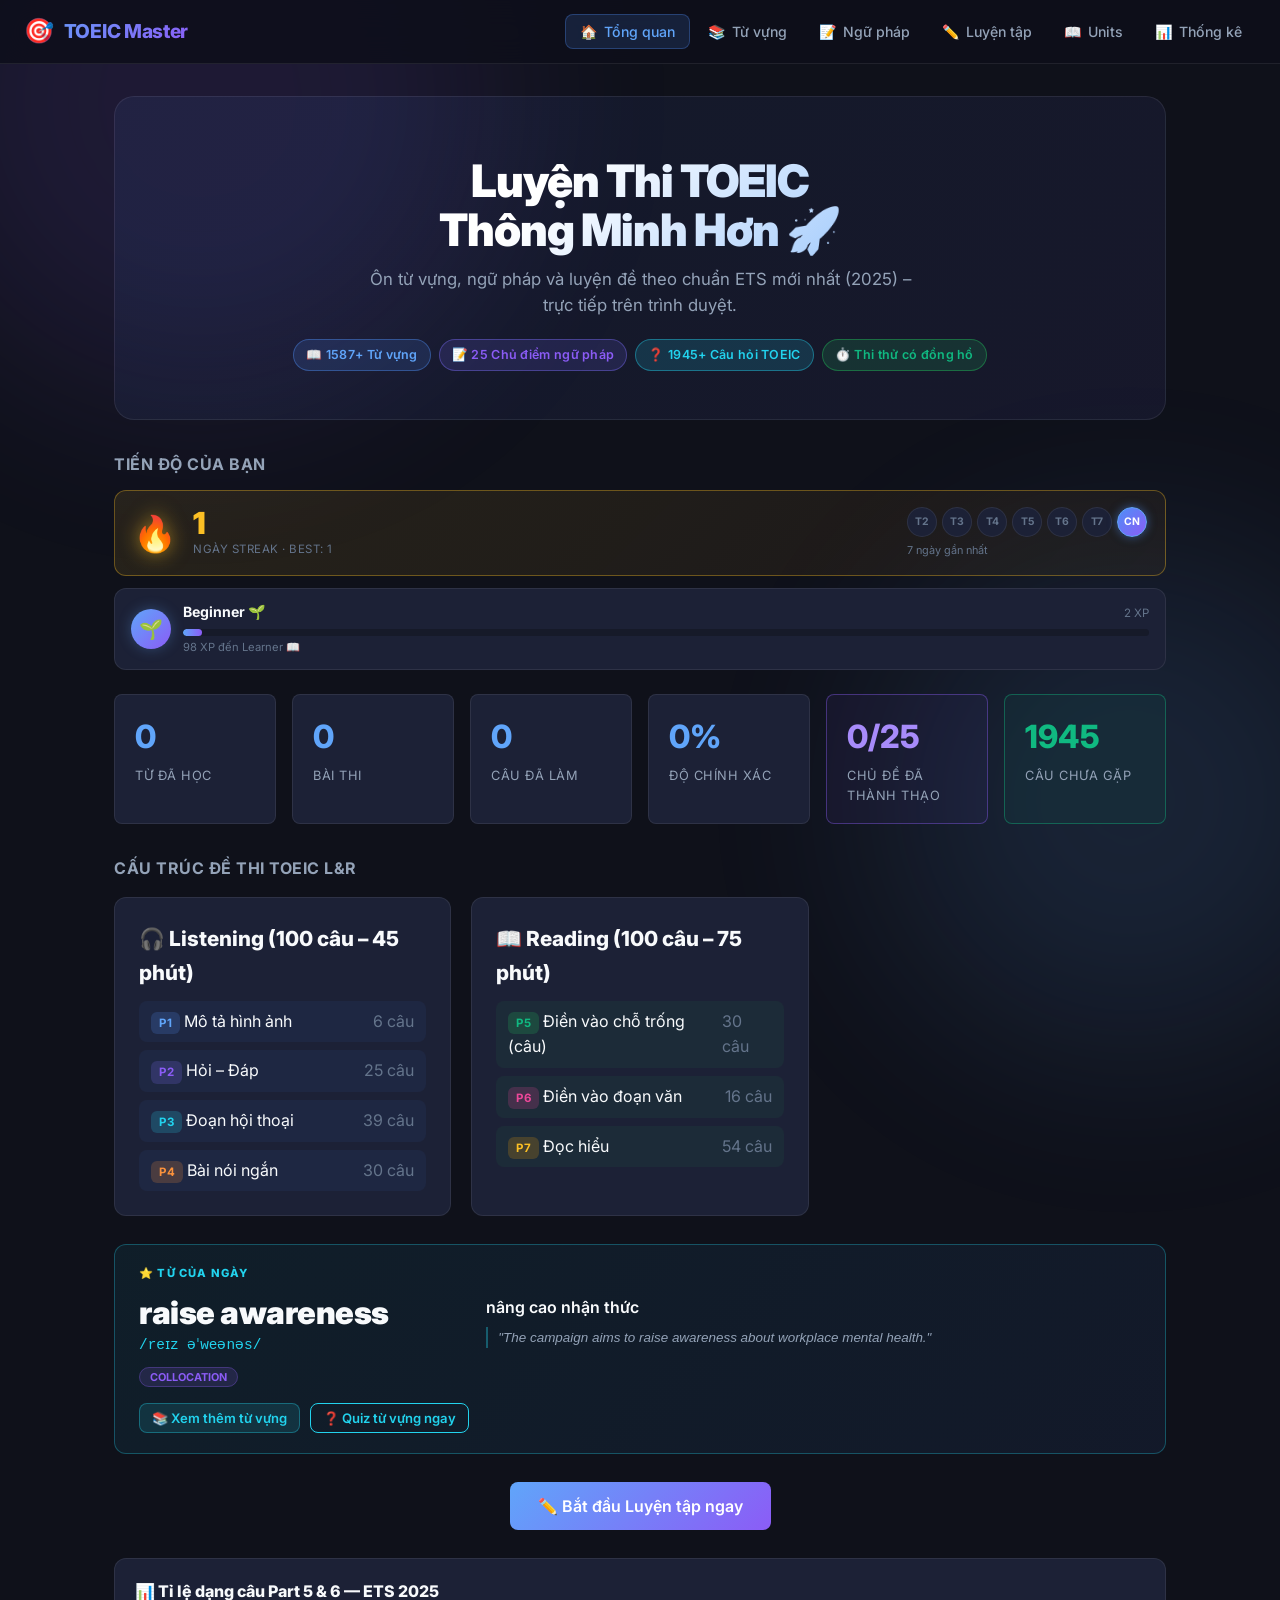
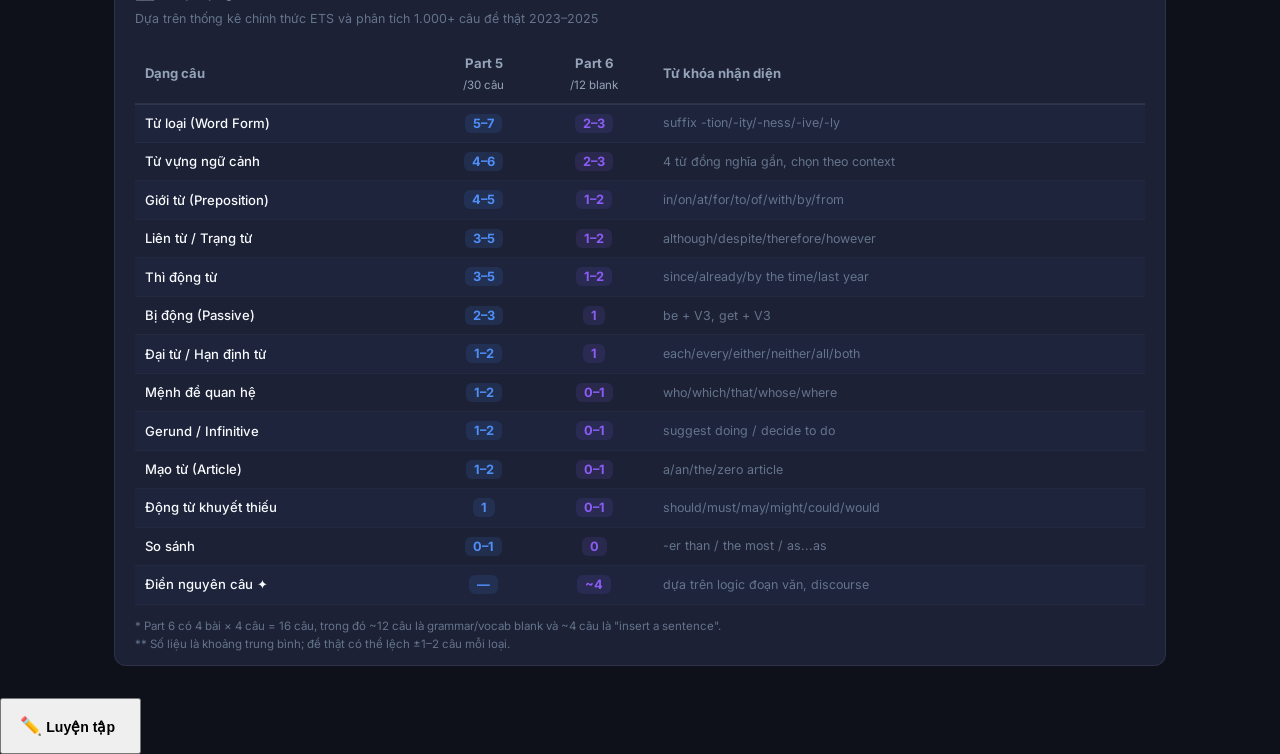
==== commit 34fd385e: "Add files via upload" ====
--- a/index.html
+++ b/index.html
@@ -47,6 +47,7 @@
     <h2 style="font-size:1rem;color:var(--text-secondary);margin-bottom:12px;text-transform:uppercase;letter-spacing:0.5px;">Tiến độ của bạn</h2>
     <!-- Streak + XP -->
     <div class="streak-xp-wrap" id="streak-xp-wrap"></div>
+    <div id="home-srs-reminder" style="display:none;align-items:center;gap:12px;padding:10px 14px;margin-bottom:14px;background:rgba(251,191,36,0.07);border:1px solid rgba(251,191,36,0.2);border-radius:10px;"></div>
     <div class="stats-row">
       <div class="stat-card"><div class="stat-num" id="stat-vocab">0</div><div class="stat-label">Từ đã học</div></div>
       <div class="stat-card"><div class="stat-num" id="stat-tests">0</div><div class="stat-label">Bài thi</div></div>
@@ -278,6 +279,7 @@
             <span id="quiz-part-label" class="tag tag-part5">Part 5</span>
             <span style="color:var(--text-secondary);font-size:0.85rem">Câu <strong id="quiz-current">1</strong> / <strong id="quiz-total">30</strong></span>
             <span id="quiz-new-tag" style="display:none;font-size:0.72rem;font-weight:700;background:linear-gradient(135deg,#10b981,#059669);color:#fff;padding:2px 8px;border-radius:20px;letter-spacing:.5px">🆕 MỚI</span>
+            <span id="quiz-diff-badge" style="display:none;font-size:0.7rem;font-weight:600;padding:2px 8px;border-radius:10px;"></span>
           </div>
           <div style="margin-bottom:4px"><span id="quiz-unseen-badge" style="display:none;font-size:0.72rem;color:var(--text-muted)"></span></div>
           <div class="progress-bar-wrap"><div class="progress-bar" id="quiz-progress-bar" style="width:0%"></div></div>
--- a/toeic-style.css
+++ b/toeic-style.css
@@ -366,11 +366,6 @@
     opacity: 0.85;
 }
 
-.btn-danger {
-    background: var(--danger);
-    color: #fff;
-}
-
 .btn-sm {
     padding: 6px 12px;
     font-size: 0.82rem;
@@ -461,97 +456,7 @@
     gap: 14px;
 }
 
-.vocab-card {
-    background: var(--bg-card);
-    border: 1px solid var(--border);
-    border-radius: var(--radius-sm);
-    padding: 18px;
-    cursor: pointer;
-    transition: var(--transition);
-    position: relative;
-    overflow: hidden;
-}
-
-.vocab-card::before {
-    content: '';
-    position: absolute;
-    inset: 0;
-    background: linear-gradient(135deg, transparent, rgba(79, 142, 247, 0.05));
-    opacity: 0;
-    transition: var(--transition);
-}
-
-.vocab-card:hover::before {
-    opacity: 1;
-}
-
-.vocab-card:hover {
-    border-color: var(--border-accent);
-    transform: translateY(-2px);
-}
-
-.vocab-word {
-    font-size: 1.05rem;
-    font-weight: 700;
-    color: var(--text-primary);
-}
-
-.vocab-phonetic {
-    font-size: 0.8rem;
-    color: var(--accent-3);
-    font-family: 'JetBrains Mono', monospace;
-    margin: 3px 0;
-}
-
-.vocab-type {
-    font-size: 0.72rem;
-    font-weight: 600;
-    color: var(--accent-2);
-    text-transform: uppercase;
-}
-
-.vocab-meaning {
-    font-size: 0.88rem;
-    color: var(--text-secondary);
-    margin-top: 8px;
-}
-
-.vocab-example {
-    font-size: 0.8rem;
-    color: var(--text-muted);
-    font-style: italic;
-    margin-top: 5px;
-    border-left: 2px solid var(--border-accent);
-    padding-left: 8px;
-}
-
-.vocab-category {
-    position: absolute;
-    top: 10px;
-    right: 10px;
-}
-
 /* ── Grammar Module ── */
-.grammar-nav {
-    display: flex;
-    gap: 8px;
-    flex-wrap: wrap;
-    margin-bottom: 24px;
-}
-
-.grammar-topic-btn {
-    padding: 7px 14px;
-    border-radius: 8px;
-    border: 1px solid var(--border);
-    background: var(--bg-card);
-    color: var(--text-secondary);
-    cursor: pointer;
-    font-size: 0.83rem;
-    font-weight: 500;
-    font-family: 'Inter', sans-serif;
-    transition: var(--transition);
-    text-align: left;
-}
 
 .grammar-topic-btn:hover {
     border-color: var(--accent);
@@ -603,25 +508,6 @@
 }
 
 /* Explanation Tooltip/Box Styles */
-.explanation-text {
-    font-size: 0.9rem;
-    line-height: 1.6;
-    color: var(--text-secondary);
-    background: rgba(var(--accent-rgb), 0.03);
-    border-left: 3px solid var(--accent);
-    padding: 12px 16px;
-    margin-top: 12px;
-    border-radius: 0 8px 8px 0;
-}
-
-.explanation-text b {
-    color: var(--accent);
-    font-weight: 700;
-}
-
-.explanation-text i {
-    color: var(--accent-2);
-}
 
 .grammar-card p,
 .grammar-card li {
@@ -787,19 +673,6 @@
     border: 1px solid var(--border);
     border-radius: var(--radius);
     padding: 28px;
-}
-
-.question-meta {
-    display: flex;
-    align-items: center;
-    gap: 10px;
-    margin-bottom: 16px;
-}
-
-.question-num {
-    font-size: 0.8rem;
-    font-weight: 600;
-    color: var(--text-muted);
 }
 
 .question-text {
@@ -1047,45 +920,6 @@
 }
 
 /* ── Tabs inside sections ── */
-.tab-row {
-    display: flex;
-    gap: 4px;
-    border-bottom: 1px solid var(--border);
-    margin-bottom: 24px;
-}
-
-.tab-item {
-    padding: 10px 18px;
-    font-size: 0.88rem;
-    font-weight: 600;
-    cursor: pointer;
-    border-bottom: 2px solid transparent;
-    color: var(--text-secondary);
-    transition: var(--transition);
-    background: none;
-    border-top: none;
-    border-left: none;
-    border-right: none;
-    font-family: 'Inter', sans-serif;
-}
-
-.tab-item:hover {
-    color: var(--text-primary);
-}
-
-.tab-item.active {
-    color: var(--accent);
-    border-bottom-color: var(--accent);
-}
-
-.tab-pane {
-    display: none;
-}
-
-.tab-pane.active {
-    display: block;
-    animation: fadeUp 0.2s ease;
-}
 
 /* ── Scrollbar ── */
 ::-webkit-scrollbar {
@@ -1197,18 +1031,6 @@
 }
 
 /* ── Triple Passage badge ── */
-.tag-triple {
-    background: rgba(168, 85, 247, 0.15);
-    color: #a855f7;
-    border: 1px solid rgba(168, 85, 247, 0.3);
-    padding: 2px 8px;
-    border-radius: 20px;
-    font-size: 0.72rem;
-    font-weight: 700;
-    text-transform: uppercase;
-    letter-spacing: 0.5px;
-}
-
 
 /* ══════════════════════════════════════════════
    GRAMMAR 2025 – Inline Quiz Styles
@@ -1331,6 +1153,98 @@
     margin: 10px 0;
     line-height: 1.7;
 }
+
+/* ── Tip-box variants (added for grammar content) ── */
+/* Danger: Bẫy SAI/ĐÚNG – đỏ nhấn mạnh */
+.tip-box.tip-danger {
+    background: rgba(244, 63, 94, 0.08);
+    border-color: rgba(244, 63, 94, 0.35);
+    color: var(--text-secondary);
+}
+.tip-box.tip-danger b { color: #f87171; }
+
+/* Info: Quy tắc, ghi chú xanh dương */
+.tip-box.tip-info {
+    background: rgba(96, 165, 250, 0.08);
+    border-color: rgba(96, 165, 250, 0.3);
+    color: var(--text-secondary);
+}
+.tip-box.tip-info b { color: var(--accent); }
+
+/* Success: Quy tắc nhớ, mẹo tích cực – xanh lá */
+.tip-box.tip-ok {
+    background: rgba(16, 185, 129, 0.07);
+    border-color: rgba(16, 185, 129, 0.28);
+    color: var(--text-secondary);
+}
+.tip-box.tip-ok b { color: var(--success); }
+
+/* Default tip-box b/strong nhất quán */
+.tip-box b, .tip-box strong { color: var(--warning); }
+
+/* ── Confusable Pairs (Word Form) – dark-theme ── */
+.confuse-pair, .confuse-triple {
+    display: flex; gap: 10px; margin-bottom: 14px;
+    border: 1px solid var(--border); border-radius: 10px;
+    padding: 12px 14px;
+    background: rgba(255,255,255,0.03);
+}
+.cp-num {
+    font-size: 0.72rem; font-weight: 800; color: var(--text-muted);
+    min-width: 20px; padding-top: 2px;
+}
+.cp-body, .ct-body { flex: 1; min-width: 0; }
+.cp-row {
+    display: flex; align-items: center; gap: 8px;
+    margin-bottom: 8px; flex-wrap: wrap;
+}
+.cp-word {
+    flex: 1; min-width: 0; border-radius: 8px;
+    padding: 8px 10px;
+    display: flex; flex-direction: column; gap: 2px;
+}
+.cp-a { background: rgba(96, 165, 250, 0.1); border: 1px solid rgba(96,165,250,0.25); }
+.cp-b { background: rgba(251, 146, 60, 0.1); border: 1px solid rgba(251,146,60,0.25); }
+.cp-tag {
+    font-size: 0.62rem; font-weight: 800; letter-spacing: .5px;
+    padding: 1px 5px; border-radius: 4px; width: fit-content;
+    margin-bottom: 2px;
+}
+.cp-a .cp-tag { background: rgba(96,165,250,0.25); color: var(--accent); }
+.cp-b .cp-tag { background: rgba(251,146,60,0.25); color: #fb923c; }
+.cp-term { font-size: 0.92rem; font-weight: 700; line-height: 1.2; }
+.cp-a .cp-term { color: var(--accent); }
+.cp-b .cp-term { color: #fb923c; }
+.cp-note { font-size: 0.78rem; color: var(--text-secondary); line-height: 1.4; }
+.cp-vs {
+    font-size: 0.68rem; font-weight: 800; color: var(--text-muted);
+    padding: 0 4px; flex-shrink: 0; align-self: center;
+}
+.cp-examples {
+    display: flex; gap: 8px; flex-wrap: wrap; margin-bottom: 6px;
+}
+.cp-ex { flex: 1; min-width: 0; font-size: 0.79rem; color: var(--text-secondary); line-height: 1.6; }
+.cp-ex-a em { color: var(--accent); font-style: normal; }
+.cp-ex-b em { color: #fb923c; font-style: normal; }
+.cp-tip {
+    font-size: 0.77rem; color: var(--text-secondary);
+    background: rgba(16,185,129,0.07);
+    border: 1px solid rgba(16,185,129,0.2);
+    border-radius: 6px; padding: 6px 10px; line-height: 1.5;
+}
+.cp-tip b { color: var(--success); }
+/* Triple variant */
+.ct-words { display: flex; gap: 8px; margin-bottom: 8px; flex-wrap: wrap; }
+.ct-word { flex: 1; min-width: 120px; border-radius: 8px; padding: 8px 10px; }
+.ct-a { background: rgba(96,165,250,0.1); border: 1px solid rgba(96,165,250,0.25); }
+.ct-b { background: rgba(251,146,60,0.1); border: 1px solid rgba(251,146,60,0.25); }
+.ct-c { background: rgba(139,92,246,0.1); border: 1px solid rgba(139,92,246,0.25); }
+.ct-a b { color: var(--accent); }
+.ct-b b { color: #fb923c; }
+.ct-c b { color: var(--accent-2); }
+.ct-a .cp-tag { background: rgba(96,165,250,0.2); color: var(--accent); }
+.ct-b .cp-tag { background: rgba(251,146,60,0.2); color: #fb923c; }
+.ct-c .cp-tag { background: rgba(139,92,246,0.2); color: var(--accent-2); }
 
 /* ── Inline Grammar Quiz ── */
 .grammar-quiz {
@@ -1486,18 +1400,6 @@
 }
 
 /* ── Grammar Drill Banner ── */
-.grammar-drill-banner {
-    display: flex;
-    align-items: center;
-    justify-content: space-between;
-    gap: 16px;
-    background: rgba(139, 92, 246, 0.07);
-    border: 1px solid rgba(139, 92, 246, 0.25);
-    border-radius: var(--radius-sm);
-    padding: 12px 16px;
-    margin-bottom: 18px;
-    flex-wrap: wrap;
-}
 
 .btn-drill {
     background: rgba(139, 92, 246, 0.15);
@@ -1629,24 +1531,6 @@
     text-align: left;
     line-height: 1.6;
 }
-.fc-btn-wrong {
-    background: rgba(244,63,94,0.1);
-    border: 1.5px solid rgba(244,63,94,0.4);
-    color: var(--danger);
-    font-weight: 700;
-    width: 100%;
-    justify-content: center;
-}
-.fc-btn-wrong:hover { background: rgba(244,63,94,0.2); }
-.fc-btn-right {
-    background: rgba(16,185,129,0.1);
-    border: 1.5px solid rgba(16,185,129,0.4);
-    color: var(--success);
-    font-weight: 700;
-    width: 100%;
-    justify-content: center;
-}
-.fc-btn-right:hover { background: rgba(16,185,129,0.2); }
 
 /* ===== BATCH 2 — Vocab Learning Modes ===== */
 
@@ -1765,8 +1649,6 @@
 .srs-known  { background:rgba(16,185,129,.1);  border:1px solid rgba(16,185,129,.3);  color:var(--success); }
 
 /* SRS mini queue bar in flashcard header */
-.srs-queue-bar { display:flex; gap:3px; align-items:center; }
-.srs-q-seg { height:4px; border-radius:99px; min-width:6px; }
 
 /* ── Unit Learning Page ── */
 #page-units .section-header { margin-bottom: 20px; }
@@ -2839,7 +2721,6 @@
 
 .qr-item-search { border-left: 3px solid var(--accent); }
 
-
 /* ════════════════════════════════════════════════
    HƯỚNG 1: TỪ ĐIỂN TOEIC — Dictionary Layout
    ════════════════════════════════════════════════ */
@@ -2979,7 +2860,6 @@
   .dict-entry { grid-template-columns: 1fr; }
   .dict-entry-right { grid-column: 1; }
 }
-
 
 /* ════════════════════════════════════════════════
    HƯỚNG 2: HỌC THEO UNIT — Roadmap Layout
@@ -3127,18 +3007,6 @@
   flex-shrink: 0;
 }
 
-.rm-step-vocab-btn,
-.rm-step-quiz-btn {
-  padding: 7px 14px;
-  border-radius: var(--radius-sm);
-  font-family: 'Inter', sans-serif;
-  font-size: .78rem; font-weight: 700;
-  cursor: pointer; white-space: nowrap;
-  transition: var(--transition);
-  text-align: center;
-  min-width: 110px;
-}
-
 /* Từ vựng — primary action, accent-3 cyan */
 .rm-step-vocab-btn {
   background: rgba(34,211,238,.1);
@@ -3170,7 +3038,6 @@
   background: rgba(16,185,129,.1);
   border-color: var(--success);
 }
-
 
 /* ════════════════════════════════════════════════
    UNIT DETAIL PANEL — 3-step learning flow
@@ -3375,8 +3242,6 @@
 @media (max-width: 600px) {
   .ud-reading-grid { grid-template-columns: 1fr; }
 }
-
-
 
 /* ════════════════════════════════════════════════
    UNITS — Card Grid Layout
@@ -3734,8 +3599,6 @@
   .roadmap-overall-progress { width: 100%; }
 }
 
-
-
 /* ════════════════════════════════════════════════
    HOME FAB — Bắt đầu luyện tập (float button)
    Chỉ hiện khi đang ở trang Home
